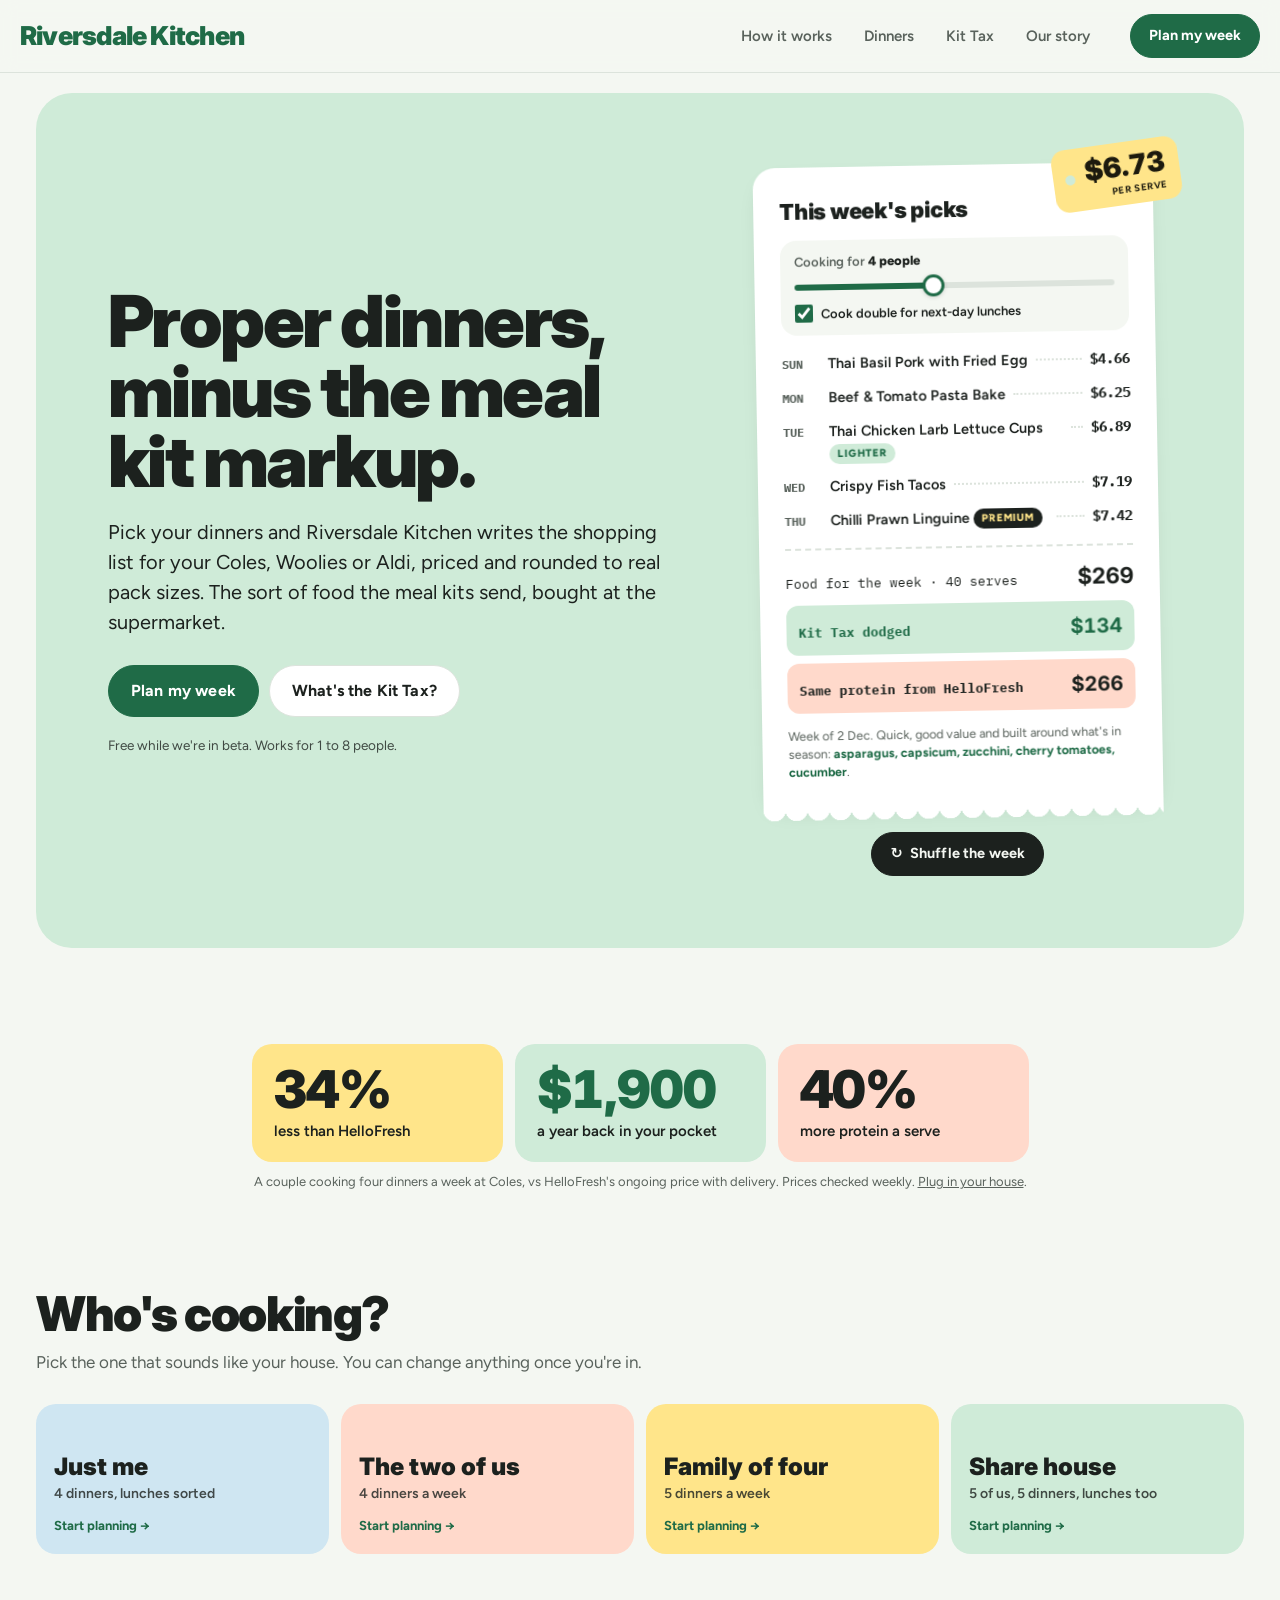
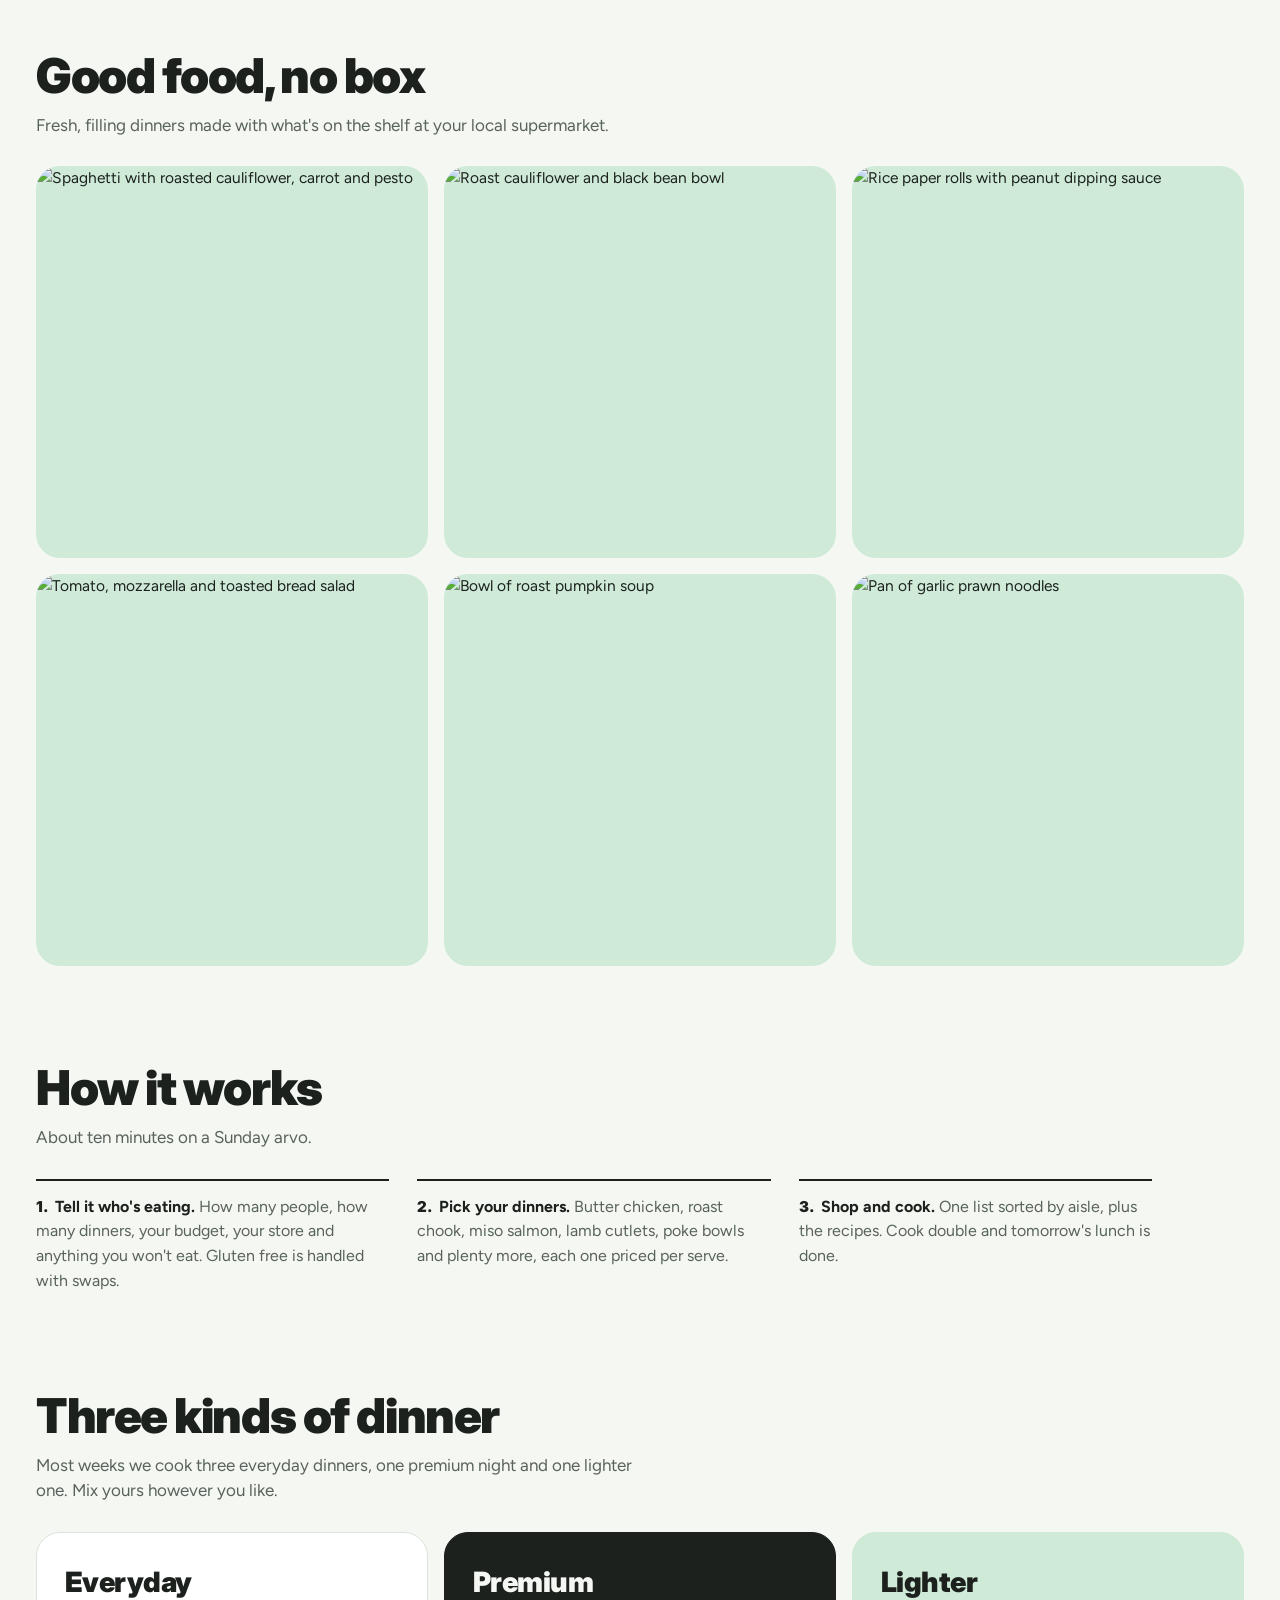
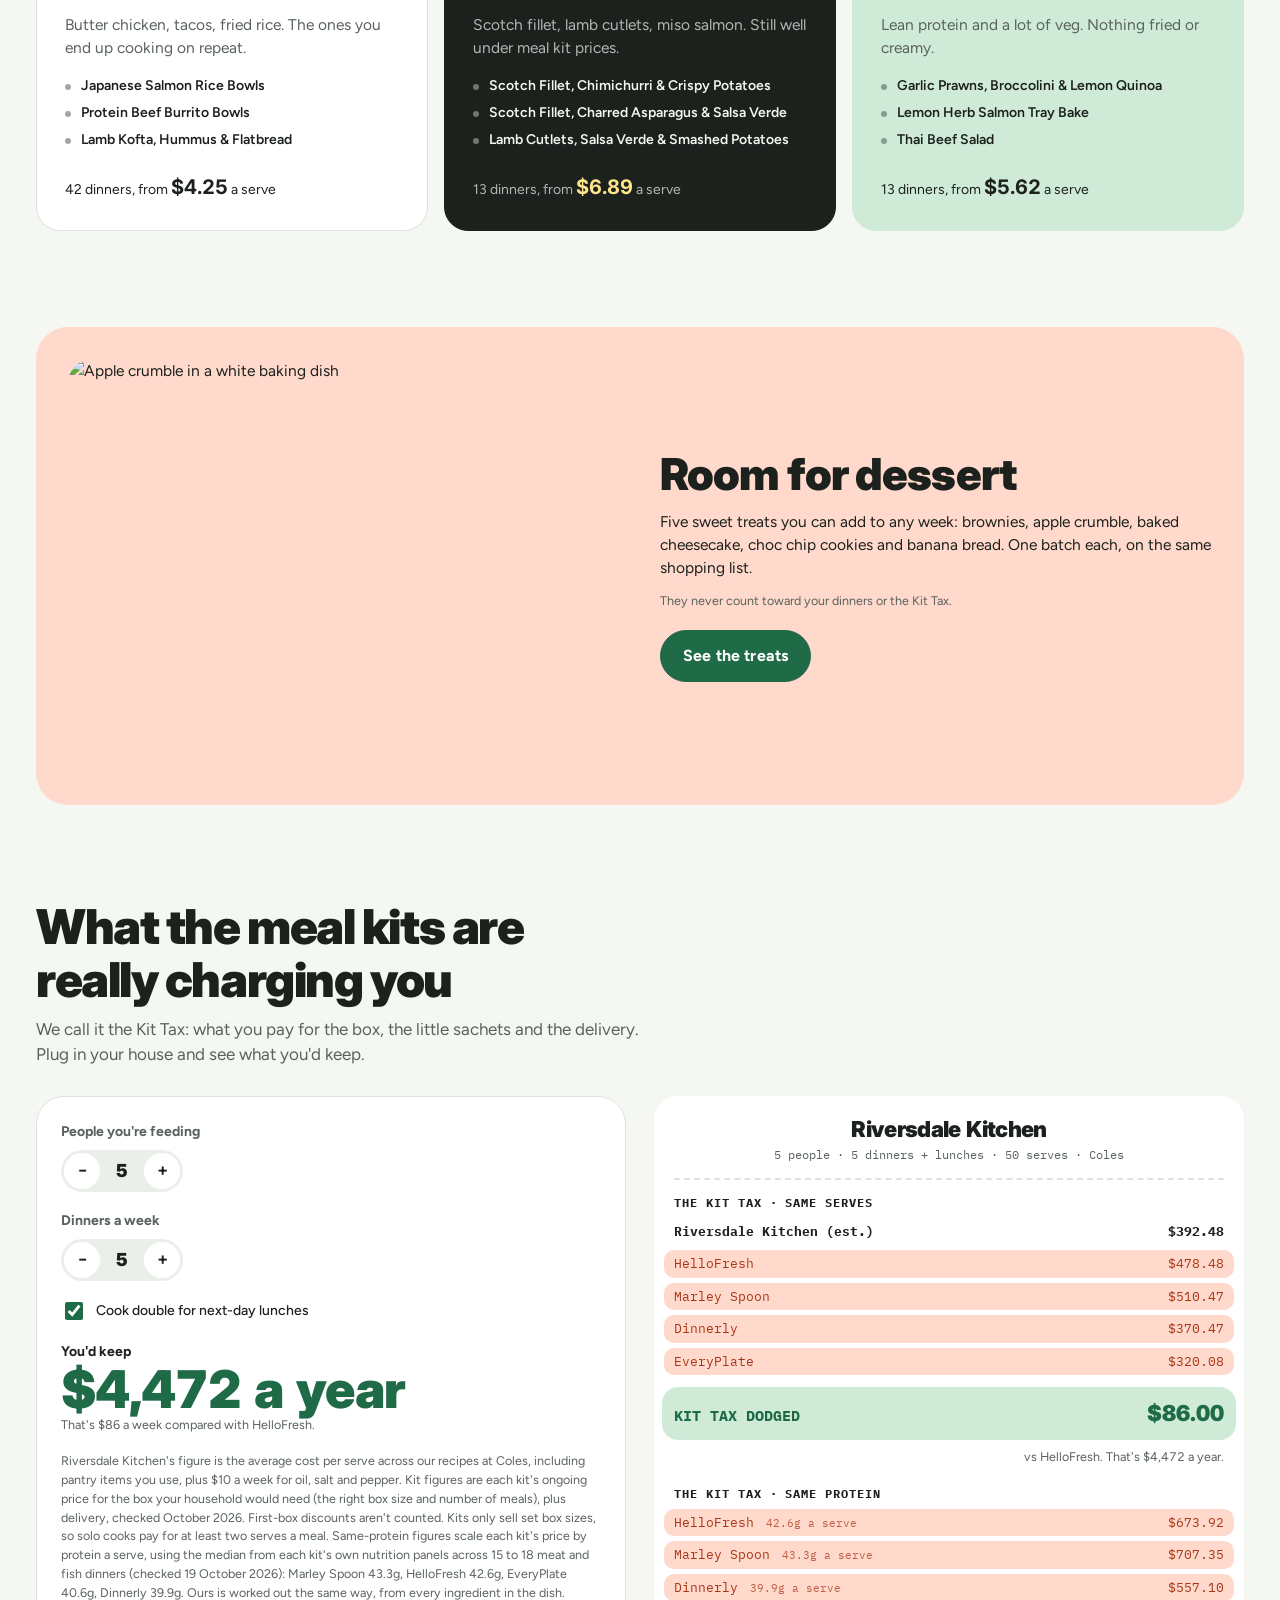
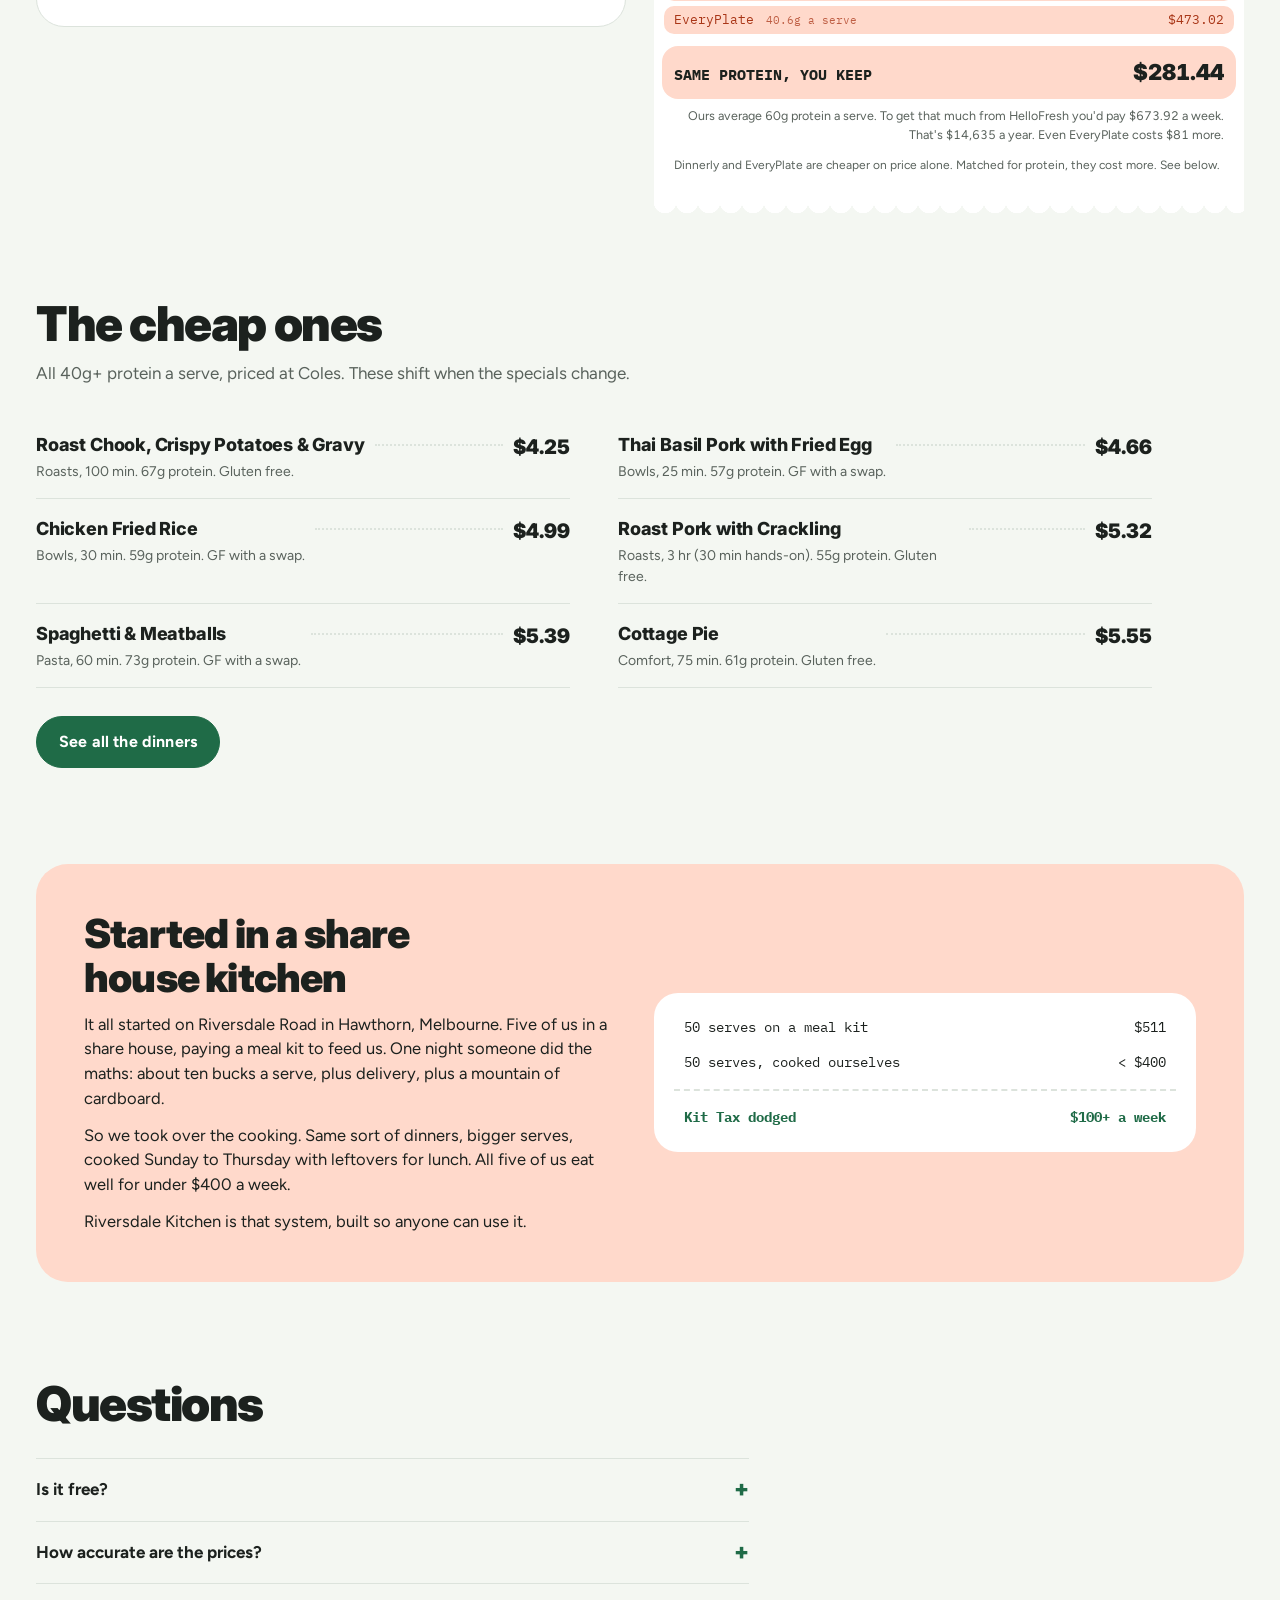
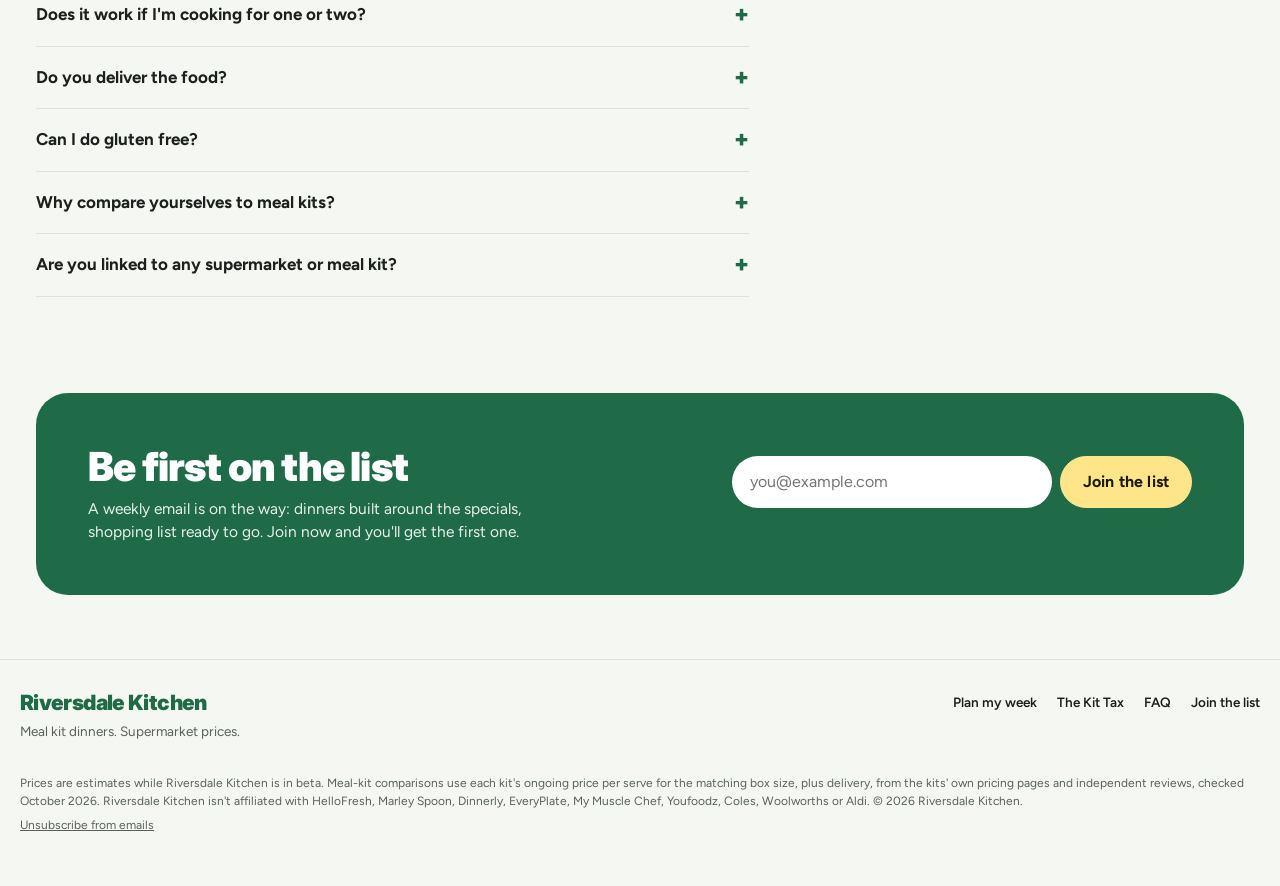
==== index.html @ ada23384 "Unsubscribe moves to the footer fine print" ====
<!doctype html>
<html lang="en-AU">
<head>
<meta charset="utf-8">
<meta name="color-scheme" content="only light">
<meta name="viewport" content="width=device-width, initial-scale=1, viewport-fit=cover">
<title>Riversdale Kitchen · Proper dinners, minus the meal kit markup</title>
<meta name="description" content="Pick your dinners, set your budget, and Riversdale Kitchen builds the shopping list from your local Coles, Woolies or Aldi. Same food as the meal kits, bigger serves, no box.">
<meta property="og:title" content="Riversdale Kitchen · Meal kit dinners at supermarket prices">
<meta property="og:description" content="Pick your dinners, set your budget, and Riversdale Kitchen builds the shopping list from your local Coles, Woolies or Aldi. Same food as the meal kits, bigger serves, no box.">
<meta property="og:image" content="https://riversdalekitchen.com.au/assets/img/og.png?v=20261019">
<meta property="og:url" content="https://riversdalekitchen.com.au/">
<link rel="canonical" href="https://riversdalekitchen.com.au/">
<meta property="og:type" content="website">
<meta name="twitter:card" content="summary_large_image">
<meta name="theme-color" content="#CFEBD8">
<link rel="icon" href="assets/img/riversdale-favicon.ico" sizes="any">
<link rel="icon" href="assets/img/riversdale-icon.svg" type="image/svg+xml">
<link rel="apple-touch-icon" href="assets/img/riversdale-icon-180.png">
<link rel="preconnect" href="https://fonts.googleapis.com">
<link rel="preconnect" href="https://fonts.gstatic.com" crossorigin>
<link rel="stylesheet" href="https://fonts.googleapis.com/css2?family=Inter:opsz,wght@14..32,700..900&family=Figtree:wght@400;500;600;700&family=IBM+Plex+Mono:wght@500;700&display=swap">
<link rel="stylesheet" href="assets/css/riversdale-kitchen.css?v=202610200210">
</head>
<body class="page-home">
<a class="skip" href="#main">Skip to content</a>
<nav class="nav" aria-label="Main"><div class="nav-in">
  <a class="logo" href="index.html" aria-label="Riversdale Kitchen home"><span class="wm">Riversdale Kitchen</span></a>
  <div class="nav-links">
    <a href="index.html#how">How it works</a>
    <a href="index.html#collections">Dinners</a>
    <a href="index.html#kit-tax">Kit Tax</a>
    <a href="index.html#story">Our story</a>
    <a class="btn" href="plan.html">Plan my week</a>
  </div>
</div></nav>

<main id="main" class="home">
  <section class="hero">
    <div>
      <h1>Proper dinners, minus the meal kit markup.</h1>
      <p class="lead">Pick your dinners and Riversdale Kitchen writes the shopping list for your Coles, Woolies or Aldi, priced and rounded to real pack sizes. The sort of food the meal kits send, bought at the supermarket.</p>
      <div class="cta"><a class="btn lg" href="plan.html">Plan my week</a><a class="btn ghost lg" href="#kit-tax">What's the Kit Tax?</a></div>
      <p class="trust">Free while we're in beta. Works for 1 to 8 people.</p>
    </div>
    <div class="hero-docket">
      <div class="hang" aria-hidden="true"><div class="ticket num"><b id="hero-serve">$5</b><small>per serve</small></div></div>
      <div class="menu-wrap">
        <div class="menu-card" id="menu-card" aria-live="polite" aria-label="An example week on Riversdale Kitchen"></div>
        <button class="btn shuffle" id="shuffle" type="button"><span aria-hidden="true">↻</span> Shuffle the week</button>
      </div>
    </div>
  </section>

  <section class="proof" id="proof" aria-labelledby="proof-h">
    <h2 id="proof-h" class="sr-only">What you save</h2>
    <div class="proof-tiles">
      <div class="pt pt-save"><b class="num" id="pf-pct">34%</b><span>less than HelloFresh</span></div>
      <div class="pt pt-year"><b class="num" id="pf-year">$1,900</b><span>a year back in your pocket</span></div>
      <div class="pt pt-prot"><b class="num" id="pf-prot">40%</b><span>more protein a serve</span></div>
    </div>
    <p class="proof-note" id="pf-note">A couple cooking four dinners a week at Coles, vs HelloFresh's ongoing price with delivery. Prices checked weekly. <a href="#kit-tax">Plug in your house</a>.</p>
  </section>

  <section class="sec" id="start">
    <div class="sec-title"><h2>Who's cooking?</h2><p>Pick the one that sounds like your house. You can change anything once you're in.</p></div>
    <div class="starts">
      <a class="start st-solo" href="plan.html?people=1&amp;dinners=4&amp;lunch=1"><b>Just me</b><span>4 dinners, lunches sorted</span></a>
      <a class="start st-couple" href="plan.html?people=2&amp;dinners=4&amp;lunch=0"><b>The two of us</b><span>4 dinners a week</span></a>
      <a class="start st-family" href="plan.html?people=4&amp;dinners=5&amp;lunch=0"><b>Family of four</b><span>5 dinners a week</span></a>
      <a class="start st-share" href="plan.html?people=5&amp;dinners=5&amp;lunch=1"><b>Share house</b><span>5 of us, 5 dinners, lunches too</span></a>
    </div>
  </section>

  <section class="sec" id="cooking">
    <div class="sec-title"><h2>Good food, no box</h2><p>Fresh, filling dinners made with what's on the shelf at your local supermarket.</p></div>
    <div class="photo-strip">
      <figure><img src="assets/img/food/strip-pesto-pasta.jpg" alt="Spaghetti with roasted cauliflower, carrot and pesto" width="600" height="600" loading="lazy"></figure>
      <figure><img src="assets/img/food/strip-black-bean-bowl.jpg" alt="Roast cauliflower and black bean bowl" width="600" height="600" loading="lazy"></figure>
      <figure><img src="assets/img/food/strip-rice-paper-rolls.jpg" alt="Rice paper rolls with peanut dipping sauce" width="600" height="600" loading="lazy"></figure>
      <figure><img src="assets/img/food/strip-tomato-salad.jpg" alt="Tomato, mozzarella and toasted bread salad" width="600" height="600" loading="lazy"></figure>
      <figure><img src="assets/img/food/strip-pumpkin-soup.jpg" alt="Bowl of roast pumpkin soup" width="600" height="600" loading="lazy"></figure>
      <figure><img src="assets/img/food/strip-prawn-noodles.jpg" alt="Pan of garlic prawn noodles" width="600" height="600" loading="lazy"></figure>
    </div>
  </section>

  <section class="sec" id="how">
    <div class="sec-title"><h2>How it works</h2><p>About ten minutes on a Sunday arvo.</p></div>
    <ol class="how">
      <li><b>Tell it who's eating.</b> How many people, how many dinners, your budget, your store and anything you won't eat. Gluten free is handled with swaps.</li>
      <li><b>Pick your dinners.</b> Butter chicken, roast chook, miso salmon, lamb cutlets, poke bowls and plenty more, each one priced per serve.</li>
      <li><b>Shop and cook.</b> One list sorted by aisle, plus the recipes. Cook double and tomorrow's lunch is done.</li>
    </ol>
  </section>


  <section class="sec" id="collections">
    <div class="sec-title"><h2>Three kinds of dinner</h2><p>Most weeks we cook three everyday dinners, one premium night and one lighter one. Mix yours however you like.</p></div>
    <div class="col-grid" id="col-grid"></div>
  </section>

  <section class="treat-promo" id="treats">
    <figure><img src="assets/img/food/treat-crumble-1200.jpg" alt="Apple crumble in a white baking dish" width="1200" height="900" loading="lazy"></figure>
    <div>
      <h2>Room for dessert</h2>
      <p>Five sweet treats you can add to any week: brownies, apple crumble, baked cheesecake, choc chip cookies and banana bread. One batch each, on the same shopping list.</p>
      <p class="hint">They never count toward your dinners or the Kit Tax.</p>
      <a class="btn lg" href="plan.html#treats">See the treats</a>
    </div>
  </section>

  <section class="sec" id="kit-tax">
    <div class="sec-title"><h2>What the meal kits are really charging you</h2><p>We call it the Kit Tax: what you pay for the box, the little sachets and the delivery. Plug in your house and see what you'd keep.</p></div>
    <div class="calc">
      <div class="panel calc-in">
        <div class="ctrl"><span class="lbl" id="c-l-people">People you're feeding</span>
          <div class="stepper" role="group" aria-labelledby="c-l-people"><button id="c-people-dn" aria-label="Fewer people">−</button><output id="c-people" class="num">5</output><button id="c-people-up" aria-label="More people">+</button></div></div>
        <div class="ctrl"><span class="lbl" id="c-l-din">Dinners a week</span>
          <div class="stepper" role="group" aria-labelledby="c-l-din"><button id="c-din-dn" aria-label="Fewer dinners">−</button><output id="c-din" class="num">5</output><button id="c-din-up" aria-label="More dinners">+</button></div></div>
        <label class="toggle"><input type="checkbox" id="c-lunch" checked> Cook double for next-day lunches</label>
        <div><span class="lbl">You'd keep</span><div class="yr-big num" id="c-year">$0</div><p class="hint" id="c-year-sub"></p></div>
        <p class="hint">Riversdale Kitchen's figure is the average cost per serve across our recipes at Coles, including pantry items you use, plus $10 a week for oil, salt and pepper. Kit figures are each kit's ongoing price for the box your household would need (the right box size and number of meals), plus delivery, checked October 2026. First-box discounts aren't counted. Kits only sell set box sizes, so solo cooks pay for at least two serves a meal. Same-protein figures scale each kit's price by protein a serve, using the median from each kit's own nutrition panels across 15 to 18 meat and fish dinners (checked 19 October 2026): Marley Spoon 43.3g, HelloFresh 42.6g, EveryPlate 40.6g, Dinnerly 39.9g. Ours is worked out the same way, from every ingredient in the dish.</p>
      </div>
      <div class="docket" id="calc-docket" aria-live="polite"></div>
    </div>
  </section>

  <section class="sec" id="dinners">
    <div class="sec-title"><h2>The cheap ones</h2><p>All 40g+ protein a serve, priced at Coles. These shift when the specials change.</p></div>
    <ol class="wins" id="dinner-cards"></ol>
    <div><a class="btn lg" href="plan.html">See all the dinners</a></div>
  </section>

  <section class="story" id="story">
    <div>
      <h2>Started in a share house kitchen</h2>
      <p>It all started on Riversdale Road in Hawthorn, Melbourne. Five of us in a share house, paying a meal kit to feed us. One night someone did the maths: about ten bucks a serve, plus delivery, plus a mountain of cardboard.</p>
      <p>So we took over the cooking. Same sort of dinners, bigger serves, cooked Sunday to Thursday with leftovers for lunch. All five of us eat well for under $400 a week.</p>
      <p>Riversdale Kitchen is that system, built so anyone can use it.</p>
    </div>
    <div class="maths" aria-label="Our weekly maths">
      <div class="ln"><span>50 serves on a meal kit</span><span>$511</span></div>
      <div class="ln"><span>50 serves, cooked ourselves</span><span>&lt; $400</span></div>
      <hr class="rule" style="margin:6px 0">
      <div class="ln" style="font-weight:700;color:var(--green)"><span>Kit Tax dodged</span><span>$100+ a week</span></div>
    </div>
  </section>

  <section class="sec" id="faq">
    <div class="sec-title"><h2>Questions</h2></div>
    <div class="faq">
      <details><summary>Is it free?</summary><p>Yes, while we're in beta. You plan, we build the list. No account, no card.</p></details>
      <details><summary>How accurate are the prices?</summary><p>Coles and Woolies prices come straight off their websites every Wednesday, when the specials change. Aldi is still our estimate from Coles prices. Prices can vary a little by store, so check at the shelf.</p></details>
      <details><summary>Does it work if I'm cooking for one or two?</summary><p>Yes. Riversdale Kitchen picks the smallest packs that cover what you need, prices meat and veg by weight, shows what you'll have left over, and suggests a dinner that uses it up. Anything left in the pantry carries over to next week rather than counting against this one.</p></details>
      <details><summary>Do you deliver the food?</summary><p>No box, no delivery. You shop at your usual supermarket with our list, which is where the savings come from. A one-tap "send to my trolley" for Coles and Woolies is on our list.</p></details>
      <details><summary>Can I do gluten free?</summary><p>Yes. Tell us how many gluten free eaters you've got and we add the swaps (GF pasta, buns, crumbs, tamari) in the right amounts. Always check labels on sauces and spice mixes.</p></details>
      <details><summary>Why compare yourselves to meal kits?</summary><p>Because that's what we were paying for. We use each kit's lowest published price for the same number of serves, delivery included, and we'll say so when a budget kit comes in cheaper.</p></details>
      <details><summary>Are you linked to any supermarket or meal kit?</summary><p>No. Riversdale Kitchen is independent.</p></details>
    </div>
  </section>

  <section class="join" id="join">
    <div><h2>Be first on the list</h2><p>A weekly email is on the way: dinners built around the specials, shopping list ready to go. Join now and you'll get the first one.</p></div>
    <form id="join-form" novalidate>
      <label for="join-email" class="skip">Email address</label>
      <input id="join-email" name="email" type="email" placeholder="you@example.com" autocomplete="email" required>
      <button class="btn" type="submit">Join the list</button>
      <p class="msg" id="join-msg" role="status"></p>
    </form>
  </section>
</main>
<footer class="site-foot"><div class="foot-in">
  <div><a class="logo" href="index.html" aria-label="Riversdale Kitchen home"><span class="wm">Riversdale Kitchen</span></a><p style="margin:8px 0 0">Meal kit dinners. Supermarket prices.</p></div>
  <div class="foot-links"><a href="plan.html">Plan my week</a><a href="index.html#kit-tax">The Kit Tax</a><a href="index.html#faq">FAQ</a><a href="index.html#join">Join the list</a></div>
  <p class="fine">Prices are estimates while Riversdale Kitchen is in beta. Meal-kit comparisons use each kit's ongoing price per serve for the matching box size, plus delivery, from the kits' own pricing pages and independent reviews, checked October 2026. Riversdale Kitchen isn't affiliated with HelloFresh, Marley Spoon, Dinnerly, EveryPlate, My Muscle Chef, Youfoodz, Coles, Woolworths or Aldi. © 2026 Riversdale Kitchen.<br><a class="fine-link" href="unsubscribe.html">Unsubscribe from emails</a></p>
</div></footer>
<script src="js/config.js?v=202610200210"></script>
<script src="js/data.js?v=202610200210"></script>
<script src="js/prices.js?v=202610200210"></script>
<script src="js/images.js?v=202610200210"></script>
<script src="js/season.js?v=202610200210"></script>
<script src="js/recipes.js?v=202610200210"></script>
<script src="js/home.js?v=202610200210"></script>
<script src="js/site.js?v=202610200210"></script>
</body>
</html>
---- assets/css/riversdale-kitchen.css ----
/* Riversdale Kitchen site styles. Tokens first, then site chrome (nav, footer), the home page, then the planner. */
:root{
  --bg:#F4F7F2; --surface:#FFFFFF; --sunk:#EAF0E9; --ink:#1C211E; --muted:#59625C; --line:#DCE3DC;
  --green:#1F6B47; --on-green:#FFFFFF; --mint:#CFEBD8; --ticket:#FFE58A; --on-ticket:#1C1A0E;
  --markup:#A93617; --peach:#FFD9CB; --bad:#A93617;
  --display:"Inter",system-ui,-apple-system,"Segoe UI",sans-serif;
  --body:"Figtree",system-ui,-apple-system,"Segoe UI",sans-serif;
  --mono:"IBM Plex Mono",ui-monospace,Menlo,monospace;
  --r-sm:10px; --r-md:16px; --r-lg:24px;
  color-scheme:only light; /* always the light brand look, even when the device is in dark mode */
}
*{box-sizing:border-box}
body{background:var(--bg);color:var(--ink);font-family:var(--body);font-size:15px;line-height:1.5}
button,input,select{font:inherit;color:inherit}
button{cursor:pointer}
:focus-visible{outline:2px solid var(--green);outline-offset:2px}
.num{font-variant-numeric:tabular-nums}

.mast{padding-left:max(16px,env(safe-area-inset-left,0px));padding-right:max(16px,env(safe-area-inset-right,0px));padding-block:22px 4px}
.mast-in{max-width:1240px;margin:0 auto;display:flex;flex-wrap:wrap;align-items:center;justify-content:space-between;gap:12px 24px;background:var(--mint);border-radius:var(--r-lg);padding:22px 26px}
.brand{margin:0;line-height:0;color:var(--green)}
.brand svg{height:clamp(38px,6vw,56px);width:auto;display:block}
.tagline{margin:8px 0 0;font-size:16px;font-weight:600;color:var(--ink)}
.proto{font-size:12px;letter-spacing:.06em;text-transform:uppercase;font-weight:700;color:var(--green);background:var(--surface);border-radius:999px;padding:6px 12px}

.wrap{max-width:1240px;margin:0 auto;padding-left:max(16px,env(safe-area-inset-left,0px));padding-right:max(16px,env(safe-area-inset-right,0px));padding-block:18px 48px;
  display:grid;grid-template-columns:minmax(0,1fr) 350px;grid-template-areas:"plan week" "menu week" "list week";gap:22px 26px;align-items:start}
.plan{grid-area:plan}.menu{grid-area:menu}.week{grid-area:week;position:sticky;top:calc(env(safe-area-inset-top,0px) + 14px)}.list{grid-area:list}
@media (max-width:920px){.wrap{grid-template-columns:minmax(0,1fr);grid-template-areas:"plan" "menu" "week" "list"}.week{position:static}}

h2{font-family:var(--display);font-weight:900;font-size:24px;line-height:1.1;letter-spacing:-.01em;margin:0;text-wrap:balance}
h3{font-family:var(--display);font-weight:800;font-size:15px;margin:0}
.eyebrow{font-size:11.5px;letter-spacing:.08em;text-transform:uppercase;font-weight:700;color:var(--muted)}
.panel{background:var(--surface);border:1px solid var(--line);border-radius:var(--r-lg);padding:20px}
.sec-head{display:flex;flex-wrap:wrap;align-items:baseline;justify-content:space-between;gap:8px 16px;margin-bottom:14px}

.ctrls{display:grid;grid-template-columns:repeat(auto-fit,minmax(200px,1fr));gap:16px 20px}
.ctrl{display:flex;flex-direction:column;gap:6px;min-width:0}
.ctrl label,.ctrl .lbl{font-size:13px;font-weight:600;color:var(--muted)}
.stepper{display:flex;align-items:center;border-radius:999px;width:max-content;background:var(--sunk);padding:3px}
.stepper button{width:36px;height:36px;border:0;border-radius:50%;background:var(--surface);font-size:18px;font-weight:700}
.stepper button:disabled{opacity:.35;cursor:default}
.stepper output{min-width:44px;text-align:center;font-family:var(--display);font-weight:900;font-size:18px}
.money{display:flex;align-items:center;border-radius:999px;background:var(--sunk);width:max-content;padding-left:14px}
.money input{width:90px;border:0;background:none;padding:8px 10px 8px 2px;font-family:var(--display);font-weight:900;font-size:18px}
.money input:focus{outline:none}
.seg{display:inline-flex;border-radius:999px;background:var(--sunk);padding:3px;width:max-content;max-width:100%}
.seg button{border:0;background:none;padding:7px 14px;font-weight:700;font-size:14px;border-radius:999px}
.seg button[aria-pressed="true"]{background:var(--green);color:var(--on-green)}
.chips{display:flex;flex-wrap:wrap;gap:6px}
.chip{border:0;background:var(--sunk);border-radius:999px;padding:7px 13px;font-size:13.5px;font-weight:700}
.chip[aria-pressed="true"]{background:var(--peach);color:var(--markup)}
.range-row{display:flex;align-items:center;gap:10px}
.range-row input{flex:1;min-width:0;accent-color:var(--green)}
.range-row output{font-family:var(--display);font-weight:900;min-width:46px}
.toggle{display:flex;align-items:center;gap:10px;font-size:14px;font-weight:500}
.toggle input{width:18px;height:18px;accent-color:var(--green)}
.hint{font-size:12.5px;color:var(--muted);margin:0}

.menu-tools{display:flex;flex-wrap:wrap;gap:8px;align-items:center}
.menu-tools select{border:1px solid var(--line);border-radius:999px;background:var(--surface);padding:7px 12px;font-size:14px}
.btn{border:1px solid var(--green);background:var(--green);color:var(--on-green);border-radius:999px;padding:8px 16px;font-weight:700;font-size:14px}
.btn.ghost{background:var(--surface);color:var(--ink);border-color:var(--line)}
.btn:disabled{opacity:.4;cursor:default}
.cards{display:grid;grid-template-columns:repeat(auto-fill,minmax(230px,1fr));gap:12px}
.card{background:var(--surface);border:1.5px solid var(--line);border-radius:var(--r-lg);padding:16px;display:flex;flex-direction:column;gap:10px;min-width:0}
.card.sel{border-color:var(--green);background:var(--mint)}
.card.off{opacity:.5}
.card-top{display:flex;justify-content:space-between;align-items:flex-start;gap:10px}
.card h3{font-size:16px;line-height:1.2;text-wrap:balance}
.meta{font-size:12.5px;color:var(--muted)}
.ticket{position:relative;flex:none;background:var(--ticket);color:var(--on-ticket);border-radius:12px;padding:7px 10px 6px 26px;text-align:right;line-height:1}
.ticket::before{content:"";position:absolute;left:9px;top:50%;width:8px;height:8px;margin-top:-4px;border-radius:50%;background:var(--surface)}
.card.sel .ticket::before{background:var(--mint)}
.ticket b{font-family:var(--display);font-weight:900;font-size:19px;display:block}
.ticket small{font-size:9.5px;font-weight:700;letter-spacing:.06em;text-transform:uppercase}
.badges{display:flex;flex-wrap:wrap;gap:5px}
.badge{font-size:11.5px;font-weight:700;padding:3px 9px;border-radius:999px;background:var(--sunk);color:var(--ink)}
.badge.p{background:var(--mint);color:var(--green)}
.card.sel .badge{background:var(--surface)}
.card-actions{display:flex;gap:8px;margin-top:auto}
.card-actions .btn{flex:1;padding:7px 10px;font-size:13.5px}
.card.sel .pick{background:var(--green);border-color:var(--green);color:var(--on-green)}
.hidden-note{font-size:13px;color:var(--muted);margin:12px 0 0}

/* The docket */
.docket{position:relative;background:var(--surface);border-radius:var(--r-lg) var(--r-lg) 0 0;padding:22px 20px 28px;margin-bottom:12px;font-variant-numeric:tabular-nums}
.docket::after{content:"";position:absolute;left:0;right:0;bottom:-11px;height:11px;background:radial-gradient(circle at 11px 0,var(--surface) 11px,transparent 11.5px) 0 0/22px 11px repeat-x}
.dk-brand{display:flex;justify-content:center;color:var(--ink);margin:0}
.dk-brand svg{height:26px;width:auto}
.dk-meta{text-align:center;font-family:var(--mono);font-size:12px;color:var(--muted);margin:6px 0 0}
.rule{border:0;border-top:2px dashed var(--line);margin:14px 0}
.total-row{display:flex;align-items:flex-end;justify-content:space-between;gap:10px}
.big{font-family:var(--display);font-weight:900;font-size:40px;line-height:1;letter-spacing:-.01em}
.meter{height:10px;border-radius:999px;background:var(--sunk);overflow:hidden;margin-top:12px}
.meter i{display:block;height:100%;background:var(--green);border-radius:999px;transition:width .3s}
.meter.over i{background:var(--bad)}
.budget-line{font-size:13px;margin-top:6px;color:var(--muted)}
.budget-line b.over{color:var(--bad)}
.stats{display:grid;grid-template-columns:repeat(3,1fr);gap:8px;margin-top:14px}
.stat{background:var(--sunk);border-radius:var(--r-sm);padding:8px 10px}
.stat b{display:block;font-family:var(--display);font-weight:900;font-size:17px}
.stat span{font-size:11.5px;color:var(--muted)}
.picked{list-style:none;margin:0;padding:0;display:flex;flex-direction:column;gap:3px;font-family:var(--mono);font-size:12.5px}
.picked li{display:flex;justify-content:space-between;gap:8px}
.picked li span:last-child{color:var(--muted)}
.kt-head{font-family:var(--mono);font-weight:700;font-size:12px;letter-spacing:.08em;margin:0 0 6px}
.lines{display:flex;flex-direction:column;gap:5px;font-family:var(--mono);font-size:13px}
.ln{display:flex;justify-content:space-between;gap:10px;padding:4px 10px;margin:0 -10px;border-radius:var(--r-sm)}
.ln.kit{background:var(--peach);color:var(--markup)}
.ln.us{font-weight:700}
.dodged{display:flex;justify-content:space-between;align-items:baseline;gap:10px;font-family:var(--mono);font-weight:700;font-size:15px;color:var(--green);background:var(--mint);padding:10px 12px;margin:12px -12px 0;border-radius:var(--r-md)}
.dodged b{font-family:var(--display);font-weight:900;font-size:22px}
.kt-save{font-size:12.5px;color:var(--muted);margin:8px 0 0;text-align:right}
.dodged.pm{background:var(--peach);color:#1C211E}
.mc-dodge.pm{background:var(--peach);color:#1C211E}
.ln.kit small{font-size:11px;opacity:.75;margin-left:4px}
.kt-note{font-size:12px;color:var(--muted);margin:12px 0 0}
details.kitcfg{margin-top:10px;font-size:13px}
details.kitcfg summary{cursor:pointer;font-weight:600;color:var(--muted)}
.kitgrid{display:flex;flex-direction:column;gap:8px;margin-top:10px}
.kitsrc span{color:var(--muted)}
.kitsrc small{display:block;font-size:11.5px;color:var(--muted);margin-top:1px}
.ln.kit.ready{opacity:.8}
.kitgrid input{width:100%;border:1px solid var(--line);border-radius:8px;background:var(--bg);padding:4px 6px;font-size:13px}
.kitgrid .h{font-size:11px;color:var(--muted);text-transform:uppercase;letter-spacing:.05em;font-weight:700}

.aisles{columns:2 280px;column-gap:28px}
.aisle{break-inside:avoid;margin-bottom:18px}
.aisle h3{font-size:12px;text-transform:uppercase;letter-spacing:.08em;color:var(--green);background:var(--mint);border-radius:999px;padding:4px 12px;display:inline-block;margin-bottom:6px}
.item{display:grid;grid-template-columns:20px minmax(0,1fr) auto;gap:8px;align-items:start;padding:7px 0;border-bottom:1px dashed var(--line);font-size:14px}
.item input{margin-top:3px;accent-color:var(--green)}
.item .what{min-width:0}
.item .what small{display:block;color:var(--muted);font-family:var(--mono);font-size:11.5px}
.item .flag{color:var(--markup);font-weight:600}
.item .c{font-family:var(--mono);font-weight:700;font-size:13px}
.item.done .what{text-decoration:line-through;color:var(--muted)}
.list-foot{display:flex;flex-wrap:wrap;gap:12px 24px;justify-content:space-between;align-items:flex-end;border-top:1px solid var(--line);padding-top:16px;margin-top:6px}
.emailbox{display:flex;flex-wrap:wrap;gap:8px;align-items:center}
.emailbox input{border:1px solid var(--line);border-radius:999px;background:var(--bg);padding:8px 14px;min-width:0;width:240px;max-width:100%}
.msg{font-size:13px;color:var(--muted);margin:8px 0 0;min-height:1em}

dialog{border:0;border-radius:var(--r-lg);padding:0;max-width:640px;width:calc(100% - 32px);background:var(--surface);color:var(--ink);max-height:calc(100% - 40px)}
dialog::backdrop{background:rgb(12 20 16 / .5)}
.dlg-in{padding:24px}
.dlg-head{display:flex;justify-content:space-between;gap:12px;align-items:flex-start}
.dlg-head h2{font-size:26px}
.x{border:0;background:var(--sunk);border-radius:50%;width:36px;height:36px;font-size:18px;flex:none}
.dlg-cols{display:grid;grid-template-columns:minmax(0,1fr) minmax(0,1.3fr);gap:20px;margin-top:16px}
@media (max-width:600px){.dlg-cols{grid-template-columns:minmax(0,1fr)}}
.ing{list-style:none;padding:0;margin:8px 0 0;font-size:14px}
.ing li{padding:5px 0;border-bottom:1px dashed var(--line);display:flex;justify-content:space-between;gap:10px}
.ing li b{white-space:nowrap;font-family:var(--mono);font-size:13px}
.steps{margin:8px 0 0;padding-left:20px;font-size:14.5px}
.steps li{margin-bottom:8px;padding-left:4px}
.gfnote{background:var(--mint);border-radius:var(--r-md);padding:10px 14px;font-size:13.5px;margin-top:14px}
footer.small{max-width:1240px;margin:0 auto;padding-left:max(16px,env(safe-area-inset-left,0px));padding-right:max(16px,env(safe-area-inset-right,0px));padding-block:0 32px;font-size:12px;color:var(--muted)}
@media (prefers-reduced-motion:reduce){*{transition:none!important}}

/* ---------- Site chrome ---------- */
a{color:var(--green)}
.skip{position:absolute;left:-999px}.skip:focus{left:16px;top:16px;background:var(--surface);padding:8px 12px;border-radius:8px;z-index:10}
.nav{position:sticky;top:0;z-index:5;background:color-mix(in srgb,var(--bg) 88%,transparent);backdrop-filter:blur(8px);-webkit-backdrop-filter:blur(8px);border-bottom:1px solid var(--line);
  padding-top:env(safe-area-inset-top,0px);padding-left:max(16px,env(safe-area-inset-left,0px));padding-right:max(16px,env(safe-area-inset-right,0px))}
.nav-in{max-width:1240px;margin:0 auto;display:flex;align-items:center;justify-content:space-between;gap:16px;height:64px}
.logo{display:block;color:var(--green);line-height:0}
.logo svg{height:30px;width:auto}
.nav-links{display:flex;align-items:center;gap:22px;font-weight:600;font-size:14.5px}
.nav-links a{color:var(--ink);text-decoration:none}
.nav-links a:hover{color:var(--green)}
.nav-links a.btn{color:var(--on-green)}
@media (max-width:720px){.nav-links a:not(.btn){display:none}}
.site-foot{border-top:1px solid var(--line);margin-top:24px;padding-left:max(16px,env(safe-area-inset-left,0px));padding-right:max(16px,env(safe-area-inset-right,0px));padding-block:32px 40px}
.foot-in{max-width:1240px;margin:0 auto;display:flex;flex-wrap:wrap;justify-content:space-between;gap:20px 40px;font-size:13.5px;color:var(--muted)}
.foot-in .logo svg{height:24px}
.foot-links{display:flex;flex-wrap:wrap;gap:8px 20px}
.foot-links a{color:var(--ink);text-decoration:none;font-weight:600}
.fine{flex-basis:100%;font-size:12px}

/* ---------- Home ---------- */
.home{max-width:1240px;margin:0 auto;padding-left:max(16px,env(safe-area-inset-left,0px));padding-right:max(16px,env(safe-area-inset-right,0px));padding-block:20px 24px;display:flex;flex-direction:column;gap:72px}
.hero{background:var(--mint);border-radius:32px;padding:clamp(28px,5vw,56px);display:grid;grid-template-columns:minmax(0,1.15fr) minmax(0,.85fr);gap:40px;align-items:center}
@media (max-width:880px){.hero{grid-template-columns:minmax(0,1fr)}}
.hero h1{font-family:var(--display);font-weight:900;font-size:clamp(40px,6.4vw,76px);line-height:.98;letter-spacing:-.025em;margin:0;text-wrap:balance}
.hero .lead{font-size:clamp(17px,2vw,20px);line-height:1.5;max-width:34em;margin:20px 0 0}
.cta{display:flex;flex-wrap:wrap;gap:10px;margin-top:28px}
.btn.lg{padding:13px 22px;font-size:16px;text-decoration:none;display:inline-block}
.btn.ghost.lg{background:var(--surface)}
.trust{margin:18px 0 0;font-size:13.5px;color:var(--ink);opacity:.8}
.hero-docket{display:flex;justify-content:center;position:relative}
.hero-docket .docket{width:100%;max-width:340px;margin:0;transform:rotate(1.5deg)}
.hang{position:absolute;right:max(0px,calc(50% - 210px));top:-14px;transform:rotate(-8deg);z-index:2}
.hang .ticket{padding:10px 14px 9px 32px;border-radius:14px}
.hang .ticket::before{left:12px;width:10px;height:10px;margin-top:-5px;background:var(--mint)}
.hang .ticket b{font-size:28px}
.sec{display:flex;flex-direction:column;gap:22px}
.sec-title{max-width:40em}
.sec-title h2{font-size:clamp(30px,4vw,44px);letter-spacing:-.02em}
.sec-title p{font-size:17px;color:var(--muted);margin:10px 0 0}
.calc{display:grid;grid-template-columns:minmax(0,1fr) minmax(0,1fr);gap:28px;align-items:start}
@media (max-width:820px){.calc{grid-template-columns:minmax(0,1fr)}}
.calc-in{display:flex;flex-direction:column;gap:18px}
.calc .docket{margin:0}
.yr-big{font-family:var(--display);font-weight:900;font-size:clamp(34px,5vw,52px);line-height:1;color:var(--green);letter-spacing:-.02em}
.dinners{display:grid;grid-template-columns:repeat(auto-fill,minmax(220px,1fr));gap:12px}
.story{display:grid;grid-template-columns:minmax(0,1fr) minmax(0,1fr);gap:28px;align-items:center;background:var(--peach);border-radius:32px;padding:clamp(24px,4vw,48px)}
@media (max-width:820px){.story{grid-template-columns:minmax(0,1fr)}}
.story h2{font-size:clamp(28px,3.6vw,40px);letter-spacing:-.02em}
.story p{font-size:16.5px;margin:12px 0 0;max-width:36em}
.maths{background:var(--surface);border-radius:var(--r-lg);padding:20px;font-family:var(--mono);font-size:14px;display:flex;flex-direction:column;gap:6px}
.maths .ln{margin:0}
.faq{display:flex;flex-direction:column;gap:8px;max-width:820px}
.faq details{background:var(--surface);border:1px solid var(--line);border-radius:var(--r-md);padding:14px 18px}
.faq summary{cursor:pointer;font-weight:700;font-size:16px}
.faq p{margin:10px 0 2px;color:var(--muted)}
.join{background:var(--green);color:var(--on-green);border-radius:32px;padding:clamp(28px,5vw,52px);display:flex;flex-wrap:wrap;gap:20px 40px;align-items:center;justify-content:space-between}
.join h2{color:var(--on-green);font-size:clamp(28px,3.6vw,40px);letter-spacing:-.02em}
.join p{margin:8px 0 0;opacity:.9;max-width:30em}
.join form{display:flex;flex-wrap:wrap;gap:8px;flex:1 1 320px;max-width:460px}
.join input{flex:1 1 200px;min-width:0;border:0;border-radius:999px;padding:13px 18px;font-size:16px;background:var(--surface);color:var(--ink)}
.join .btn{background:var(--ticket);color:var(--on-ticket);border-color:var(--ticket);padding:13px 22px;font-size:16px}
.join .msg{color:var(--on-green);opacity:.9;flex-basis:100%;margin:4px 0 0}

/* ---------- Planner page ---------- */
.page-head{max-width:1240px;margin:0 auto;padding-left:max(16px,env(safe-area-inset-left,0px));padding-right:max(16px,env(safe-area-inset-right,0px));padding-block:22px 0}
.page-head h1{font-family:var(--display);font-weight:900;font-size:clamp(30px,4vw,42px);letter-spacing:-.02em;margin:0}
.page-head p{margin:6px 0 0;color:var(--muted)}
.foot-actions{display:flex;flex-wrap:wrap;gap:8px}

@media print{
  .nav,.site-foot,.plan,.menu,.week,.page-head,.list-foot,footer.small{display:none!important}
  body{background:#fff;color:#000}
  .wrap{display:block;padding:0}
  .list{border:0;padding:0}
  .print-recipes{display:block!important}
}
.print-recipes{display:none}
.print-recipes article{break-inside:avoid;margin-top:18px}
.blurb{margin:0;font-size:13.5px;color:var(--muted);line-height:1.45;display:-webkit-box;-webkit-line-clamp:2;-webkit-box-orient:vertical;overflow:hidden}
.lead-sm{margin:8px 0 0;font-size:15.5px;color:var(--muted)}
.item .ok{color:var(--green);font-weight:700}

/* ---------- Premium refresh ---------- */
:root{--shadow:0 1px 2px rgb(20 40 30 / .04),0 8px 24px -12px rgb(20 40 30 / .18)}
body{font-size:15.5px;-webkit-font-smoothing:antialiased}
.nav-in{height:72px}
.nav-links{gap:28px}
.nav-links a:not(.btn){color:var(--muted);font-weight:600}
.nav-links a:not(.btn):hover{color:var(--ink)}
.btn{letter-spacing:.01em;transition:transform .15s ease,box-shadow .15s ease,background .15s ease}
.btn:not(:disabled):hover{transform:translateY(-1px)}
.btn:not(.ghost):not(:disabled):hover{box-shadow:var(--shadow)}
.home{gap:96px;padding-block:24px 40px}
.hero{border-radius:36px;padding:clamp(32px,6vw,72px);gap:56px}
.hero h1{font-size:clamp(42px,6.6vw,84px);letter-spacing:-.035em;line-height:.95}
.sec-title h2{font-size:clamp(32px,4.2vw,48px);letter-spacing:-.03em}
.sec{gap:28px}
/* Menu card (hero) */
.menu-card{background:var(--surface);border-radius:24px;padding:28px 26px 22px;width:100%;max-width:400px;box-shadow:var(--shadow);transform:rotate(-1deg)}
.mc-eyebrow{margin:0;font-family:var(--display);font-weight:900;font-size:22px;letter-spacing:-.01em}
.mc-sub{margin:4px 0 16px;font-size:13px;color:var(--muted)}
.mc-list{list-style:none;margin:0;padding:0;display:flex;flex-direction:column;gap:12px}
.mc-list li{display:grid;grid-template-columns:38px minmax(0,auto) 1fr auto;align-items:baseline;gap:8px;font-size:14.5px}
.mc-day{font-family:var(--mono);font-size:11.5px;font-weight:700;color:var(--muted);text-transform:uppercase}
.mc-dish{font-weight:600;min-width:0}
.mc-lead{border-bottom:2px dotted var(--line);transform:translateY(-4px);min-width:12px}
.mc-pr{font-family:var(--mono);font-weight:700;font-size:13.5px}
.mc-foot,.mc-dodge{display:flex;justify-content:space-between;align-items:baseline;margin-top:16px;padding-top:14px;border-top:2px dashed var(--line);font-family:var(--mono);font-size:13px}
.mc-foot b{font-family:var(--display);font-size:22px}
.mc-dodge{margin-top:8px;padding:10px 12px;border:0;background:var(--mint);border-radius:12px;color:var(--green);font-weight:700}
.mc-dodge b{font-family:var(--display);font-size:20px}
.hang{right:max(-8px,calc(50% - 228px));top:-22px}
/* Tier badges */
.tier{display:inline-block;font-family:var(--body);font-size:10.5px;font-weight:800;letter-spacing:.08em;text-transform:uppercase;padding:2px 8px;border-radius:999px;vertical-align:middle;margin-right:6px}
.tier.prem{background:var(--ink);color:var(--ticket)}
.tier.light{background:var(--mint);color:var(--green)}
/* Collections (home) */
.col-grid{display:grid;grid-template-columns:repeat(3,minmax(0,1fr));gap:16px}
@media (max-width:860px){.col-grid{grid-template-columns:minmax(0,1fr)}}
.col-card{display:flex;flex-direction:column;gap:10px;border-radius:28px;padding:28px;text-decoration:none;color:var(--ink);border:1px solid var(--line);background:var(--surface);transition:transform .2s ease,box-shadow .2s ease}
.col-card:hover{transform:translateY(-3px);box-shadow:var(--shadow)}
.col-card h3{font-size:30px;font-weight:900;letter-spacing:-.02em;margin:0}
.col-card p{margin:0;color:var(--muted)}
.col-card ul{margin:6px 0 0;padding:0;list-style:none;display:flex;flex-direction:column;gap:6px;font-size:14px;font-weight:600}
.col-card li::before{content:"";display:inline-block;width:6px;height:6px;border-radius:50%;background:currentColor;opacity:.4;margin-right:10px;vertical-align:middle}
.col-from{margin-top:auto;padding-top:12px;font-size:14px}
.col-from b{font-family:var(--display);font-size:20px}
.col-premium{background:var(--ink);color:var(--bg);border-color:var(--ink)}
.col-premium p,.col-premium .col-from{color:color-mix(in srgb,var(--bg) 70%,transparent)}
.col-premium .col-from b{color:var(--ticket)}
.col-lighter{background:var(--mint);border-color:var(--mint)}
/* Planner refinements */
.collections{display:flex;gap:4px;border-bottom:1px solid var(--line);margin-bottom:10px;overflow-x:auto;overflow-y:hidden;scrollbar-width:none;-ms-overflow-style:none}
.collections::-webkit-scrollbar{display:none}
.collections button{border:0;background:none;padding:10px 14px;font-weight:700;font-size:14.5px;color:var(--muted);border-bottom:2px solid transparent;margin-bottom:-1px;white-space:nowrap}
.collections button[aria-selected="true"]{color:var(--ink);border-bottom-color:var(--green)}
.col-note{margin:0 0 14px;font-size:13.5px;color:var(--muted);min-height:1em}
.card{border-width:1px;border-radius:22px;padding:18px;transition:transform .2s ease,box-shadow .2s ease,border-color .2s ease}
.card:hover{box-shadow:var(--shadow);transform:translateY(-2px)}
.card.sel{box-shadow:none}
.card-eyebrow{font-size:11px;font-weight:700;letter-spacing:.09em;text-transform:uppercase;color:var(--muted);margin-bottom:6px}
.card h3{font-size:17px;letter-spacing:-.01em}
.panel{border-radius:28px;padding:24px}
@media (prefers-reduced-motion:reduce){.card:hover,.col-card:hover,.btn:hover{transform:none}}

/* ---------- Colour-coded collections ---------- */
.card.tier-premium{background:var(--ink);border-color:var(--ink);color:var(--bg)}
.card.tier-premium .meta,.card.tier-premium .blurb,.card.tier-premium .card-eyebrow{color:color-mix(in srgb,var(--bg) 72%,transparent)}
.card.tier-premium .ticket::before{background:var(--ink)}
.card.tier-premium .badge{background:color-mix(in srgb,var(--bg) 14%,transparent);color:var(--bg)}
.card.tier-premium .badge.p{background:var(--mint);color:var(--green)}
.card.tier-premium .tier.prem{background:var(--ticket);color:var(--on-ticket)}
.card.tier-premium .btn.ghost{background:transparent;color:var(--bg);border-color:color-mix(in srgb,var(--bg) 30%,transparent)}
.card.tier-lighter{background:var(--mint);border-color:var(--mint)}
.card.tier-lighter .ticket::before{background:var(--mint)}
.card.tier-lighter .badge,.card.tier-lighter .tier.light{background:var(--surface)}
.card.tier-lighter .btn.ghost{background:var(--surface);border-color:transparent}
.card.tier-everyday.sel{background:var(--surface)}
.card.tier-everyday.sel .ticket::before{background:var(--surface)}
.card.tier-premium.sel{background:var(--ink)}
.card.tier-lighter.sel{background:var(--mint)}
.card.sel{border:2px solid var(--green);padding:17px;box-shadow:0 0 0 4px color-mix(in srgb,var(--green) 22%,transparent)}
.card.sel .pick,.card.tier-premium.sel .pick,.card.tier-lighter.sel .pick{background:var(--green);border-color:var(--green);color:var(--on-green)}
.collections button::before{content:"";display:inline-block;width:10px;height:10px;border-radius:50%;margin-right:8px;vertical-align:-1px;border:1.5px solid var(--line);background:var(--surface)}
.collections button[data-c="all"]::before{display:none}
.collections button[data-c="premium"]::before{background:var(--ink);border-color:var(--ink)}
.collections button[data-c="lighter"]::before{background:var(--mint);border-color:var(--green)}
.picked li{position:relative;padding-left:14px}
.picked li::before{content:"";position:absolute;left:0;top:.45em;width:7px;height:7px;border-radius:50%;border:1.5px solid var(--line);background:var(--surface)}
.picked li.pk-premium::before{background:var(--ink);border-color:var(--ink)}
.picked li.pk-lighter::before{background:var(--mint);border-color:var(--green)}

/* ---------- Food photos ---------- */
.card{--pad:18px}.card.sel{--pad:17px}
.card-img{margin:calc(var(--pad)*-1) calc(var(--pad)*-1) 4px;aspect-ratio:4/3;overflow:hidden;border-radius:21px 21px 0 0;background:var(--sunk)}
.card-img img{width:100%;height:100%;object-fit:cover;display:block;max-width:100%;transition:transform .4s ease}
.card:hover .card-img img{transform:scale(1.03)}
.dlg-img{margin:-24px -24px 18px;aspect-ratio:16/9;overflow:hidden;border-radius:var(--r-lg) var(--r-lg) 0 0}
.dlg-img img{width:100%;height:100%;object-fit:cover;display:block}
.col-card.has-img{padding-top:0;overflow:hidden}
.col-img{display:block;margin:0 -28px 8px;aspect-ratio:16/10;overflow:hidden}
.col-img img{width:100%;height:100%;object-fit:cover;display:block}
@media (prefers-reduced-motion:reduce){.card:hover .card-img img{transform:none}}

/* ---------- Landing energy ---------- */
.menu-wrap{display:flex;flex-direction:column;align-items:center;gap:14px;width:100%;max-width:400px}
.shuffle{background:var(--ink);border-color:var(--ink);color:var(--bg);font-size:14.5px;padding:10px 18px}
.shuffle span{display:inline-block;transition:transform .5s ease;margin-right:4px}
.shuffle:hover span{transform:rotate(180deg)}
.mc-list.deal li{animation:deal .45s cubic-bezier(.2,.8,.2,1) both;animation-delay:calc(var(--i) * 70ms)}
@keyframes deal{from{transform:translateX(18px) rotate(1.5deg);opacity:.35}to{transform:none;opacity:1}}
.hang .ticket.bump{animation:bump .5s ease}
@keyframes bump{0%{transform:rotate(0)}30%{transform:rotate(-10deg) scale(1.08)}60%{transform:rotate(5deg)}100%{transform:rotate(0)}}
@keyframes slide{from{transform:translateX(0)}to{transform:translateX(-50%)}}
@media (prefers-reduced-motion:reduce){.mc-list.deal li,.hang .ticket.bump{animation:none}}

/* ---------- Premium nav ---------- */
.nav-links{gap:32px}
.nav-links a:not(.btn){position:relative;font-size:12px;font-weight:700;letter-spacing:.16em;text-transform:uppercase;color:var(--ink);opacity:.72;padding:6px 0;transition:opacity .2s ease}
.nav-links a:not(.btn)::after{content:"";position:absolute;left:0;right:0;bottom:0;height:1.5px;background:var(--green);transform:scaleX(0);transform-origin:left;transition:transform .3s cubic-bezier(.2,.8,.2,1)}
.nav-links a:not(.btn):hover{opacity:1;color:var(--ink)}
.nav-links a:not(.btn):hover::after,.nav-links a:not(.btn):focus-visible::after{transform:scaleX(1)}
.nav-links .btn{font-size:12px;font-weight:800;letter-spacing:.14em;text-transform:uppercase;padding:11px 20px;margin-left:8px}
html{scroll-behavior:smooth}
section[id]{scroll-margin-top:96px}
@media (max-width:860px){.nav-links{gap:20px}}
@media (prefers-reduced-motion:reduce){html{scroll-behavior:auto}.nav-links a::after{transition:none}}

/* ---------- Every household size ---------- */
.linkish{border:0;background:none;padding:0;color:var(--green);font-weight:700;font-size:12.5px;text-decoration:underline;text-align:left;width:max-content}
.item .left{color:var(--markup);font-weight:600}
.useitup{background:var(--mint);border-radius:var(--r-lg);padding:16px 18px;margin-bottom:18px;display:flex;flex-wrap:wrap;align-items:center;gap:6px 16px}
.useitup p{margin:0;flex:1 1 260px}
.useitup .eyebrow{flex-basis:100%;color:var(--green)}
.carry{margin-top:6px}
.carry b{color:var(--ink)}
.badge.big{background:var(--peach);color:var(--markup)}
.hh{display:flex;flex-wrap:wrap;gap:6px;margin:10px 0 2px}
.hh button{border:1px solid var(--line);background:var(--bg);border-radius:999px;padding:5px 11px;font-size:12.5px;font-weight:700;color:var(--muted)}
.hh button[aria-pressed="true"]{background:var(--ink);border-color:var(--ink);color:var(--bg)}
/* ---------- Top of page polish ---------- */
body{margin:0}
.nav{transition:box-shadow .25s ease,background .25s ease}
.nav.scrolled{box-shadow:0 6px 24px -14px rgb(20 40 30 / .35)}
.nav-links a.on{opacity:1}
.nav-links a.on::after{transform:scaleX(1)}
.home{padding-block:20px 40px}
.hero h1,.hero .lead,.hero .cta{animation:rise .7s cubic-bezier(.2,.8,.2,1) both}
.hero .lead{animation-delay:.08s}.hero .cta{animation-delay:.16s}
.menu-card{animation:settle .8s cubic-bezier(.2,.8,.2,1) both .1s}
@keyframes rise{from{transform:translateY(14px)}to{transform:none}}
@keyframes settle{from{transform:rotate(2deg) translateY(10px)}to{transform:rotate(-1deg)}}
@media (prefers-reduced-motion:reduce){.hero h1,.hero .lead,.hero .cta,.menu-card{animation:none}}
.hh{align-items:center;gap:4px}
.hh-l{font-size:12px;font-weight:700;color:var(--muted);margin-right:4px}
.hh button{width:30px;height:30px;padding:0;display:grid;place-items:center;font-size:13px}
.price-note{margin:-6px 0 14px}

/* Seasons, picks, quick */
.badge.season{background:var(--mint);color:var(--green)}
.badge.quick{background:var(--peach);color:var(--markup)}
.badge.new{background:var(--ticket);color:var(--on-ticket)}
.badge.pick{background:var(--green);color:var(--on-green)}
.card.tier-lighter .badge.season{background:var(--surface)}
.card.tier-premium .badge.new{background:var(--ticket);color:var(--on-ticket)}
.card.tier-premium .badge.quick{background:var(--peach);color:var(--markup)}
.card.tier-premium .badge.pick{background:var(--green);color:var(--on-green)}
.collections button[data-c="picks"]::before{background:var(--green);border-color:var(--green)}
.collections button[data-c="quick"]::before{background:var(--peach);border-color:var(--peach)}
.mc-season{margin:14px 0 0;font-size:12.5px;color:var(--muted);line-height:1.45}
.mc-season b{color:var(--green);font-weight:700}

/* Members' recipes */
.badge.lock{background:var(--sunk);color:var(--muted)}
.badge.lock::before{content:"";display:inline-block;width:7px;height:8px;margin-right:5px;vertical-align:-1px;border-radius:2px;background:currentColor;box-shadow:0 -3px 0 -1px var(--sunk),0 -4px 0 0 currentColor}
.card.tier-premium .badge.lock{background:color-mix(in srgb,var(--bg) 14%,transparent);color:var(--bg)}
.ing.names li{justify-content:flex-start}
.locked .ghost{display:flex;flex-direction:column;gap:9px;margin:4px 0 14px;filter:blur(1.5px);opacity:.55}
.locked .ghost i{display:block;height:11px;border-radius:6px;background:var(--line)}
.locked .ghost i:nth-child(2n){width:86%}.locked .ghost i:nth-child(3n){width:70%}
.unlock{background:var(--mint);border-radius:var(--r-md);padding:16px}
.unlock p{margin:6px 0 12px;font-size:14px;line-height:1.45}
.unlock-form{display:flex;gap:8px;flex-wrap:wrap}
.unlock-form input{flex:1 1 180px;min-width:0;border:1px solid var(--line);border-radius:999px;padding:10px 14px;font:inherit;background:var(--surface);color:var(--ink)}

/* Menu card controls */
.mc-ctl{display:flex;flex-direction:column;gap:10px;margin:12px 0 18px;padding:12px 14px;background:var(--bg);border-radius:var(--r-md)}
.mc-slide{display:flex;flex-direction:column;gap:8px;font-size:13px;color:var(--muted);font-weight:600}
.mc-slide b{color:var(--ink);font-weight:800}
.mc-slide input[type=range]{-webkit-appearance:none;appearance:none;width:100%;height:6px;border-radius:999px;background:linear-gradient(to right,var(--green) var(--fill,43%),var(--line) var(--fill,43%));outline:none;margin:4px 0}
.mc-slide input[type=range]::-webkit-slider-thumb{-webkit-appearance:none;width:22px;height:22px;border-radius:50%;background:var(--surface);border:3px solid var(--green);box-shadow:0 1px 4px rgba(0,0,0,.15);cursor:pointer}
.mc-slide input[type=range]::-moz-range-thumb{width:16px;height:16px;border-radius:50%;background:var(--surface);border:3px solid var(--green);cursor:pointer}
.mc-slide input[type=range]:focus-visible::-webkit-slider-thumb{outline:3px solid var(--mint);outline-offset:2px}
.mc-tick{display:flex;align-items:center;gap:8px;font-size:13px;font-weight:600;cursor:pointer}
.mc-tick input{width:18px;height:18px;accent-color:var(--green);margin:0}

/* ---------- Plainer homepage (Oct 2026): fewer template tricks, more docket ---------- */
/* Nav in plain sentence case */
.nav-links a:not(.btn){font-size:15px;font-weight:600;letter-spacing:0;text-transform:none;opacity:1;color:var(--muted)}
.nav-links a:not(.btn):hover,.nav-links a.on{color:var(--ink)}
.nav-links a:not(.btn)::after{display:none}
.nav-links .btn{font-size:14.5px;font-weight:700;letter-spacing:0;text-transform:none;padding:10px 18px}

/* Hero: one colour headline, a touch smaller */
.hero h1{font-size:clamp(40px,5.6vw,72px);line-height:.98;max-width:9.5em}
.hero .lead{max-width:30em}

/* The hero menu reads like a docket: square bottom, scalloped tear */
.menu-card{position:relative;border-radius:22px 22px 0 0;padding-bottom:28px;margin-bottom:11px}
.menu-card::after{content:"";position:absolute;left:0;right:0;bottom:-11px;height:11px;background:radial-gradient(circle at 11px 0,var(--surface) 11px,transparent 11.5px) 0 0/22px 11px repeat-x}
@media (max-width:520px){.mc-eyebrow{padding-right:104px}}

/* How it works: a plain numbered list, no cards */
.how{margin:0;padding:0;list-style:none;counter-reset:how;display:grid;grid-template-columns:repeat(3,minmax(0,1fr));gap:28px;max-width:72em}
.how li{counter-increment:how;position:relative;padding-top:14px;border-top:2px solid var(--ink);font-size:16px;line-height:1.55;color:var(--muted)}
.how li::before{content:counter(how) ".";font-family:var(--display);font-weight:900;font-size:15px;color:var(--ink);margin-right:6px}
.how b{color:var(--ink)}
@media (max-width:820px){.how{grid-template-columns:minmax(0,1fr);gap:18px}}

/* Collections: no hover lift */
.col-card:hover{transform:none;box-shadow:none}
.col-card{border-radius:24px}
.col-card h3{font-size:28px}
.col-from{color:inherit}

/* Calculator label */
.calc .lbl{display:block;font-weight:700;font-size:14px;margin-bottom:2px}

/* Cheapest dinners: a menu list with dot leaders */
.wins{list-style:none;margin:0;padding:0;display:grid;grid-template-columns:repeat(2,minmax(0,1fr));column-gap:48px;max-width:72em}
.wins li{display:grid;grid-template-columns:auto 1fr auto;align-items:baseline;gap:10px;padding:16px 0;border-bottom:1px solid var(--line)}
.wins h3{font-size:18px;letter-spacing:-.01em;margin:0}
.wins p{margin:3px 0 0;font-size:14px;color:var(--muted)}
.w-name{min-width:0;max-width:22em}
.w-lead{align-self:start;margin-top:13px;border-bottom:2px dotted var(--line);min-width:16px}
.w-pr{align-self:start;font-family:var(--display);font-weight:900;font-size:20px;margin-top:1px}
@media (max-width:760px){.wins{grid-template-columns:minmax(0,1fr)}}

/* FAQ as plain rows, not boxes */
.faq{display:block;max-width:46em;border-top:1px solid var(--line)}
.faq details{background:none;border:0;border-bottom:1px solid var(--line);border-radius:0;padding:0;margin:0}
.faq summary{list-style:none;cursor:pointer;display:flex;justify-content:space-between;gap:16px;padding:18px 0;font-weight:700;font-size:17px}
.faq summary::-webkit-details-marker{display:none}
.faq summary::after{content:"+";font-family:var(--display);font-weight:900;font-size:22px;line-height:1;color:var(--green)}
.faq details[open] summary::after{content:"\2212"}
.faq details p{margin:0 0 18px;color:var(--muted);max-width:40em}
.steps .st-h{display:block;color:var(--green);margin-bottom:2px}
.steps b:not(.st-h){white-space:nowrap}

/* PDF download note */
.pdf-note{margin-top:12px;font-size:13.5px;line-height:1.5;color:var(--muted);max-width:36em}
.pdf-note p{margin:0 0 6px}
.pdf-note b{color:var(--ink)}
.linkbtn{background:none;border:0;padding:0;font:inherit;color:var(--green);font-weight:700;text-decoration:underline;text-underline-offset:2px;cursor:pointer}

/* Photo strip (homepage) and collection card photos. Photos are cropped with the plate in the centre. */
.photo-strip{display:grid;grid-template-columns:repeat(3,minmax(0,1fr));gap:16px}
.photo-strip figure{margin:0;aspect-ratio:1/1;border-radius:24px;overflow:hidden;background:var(--mint,#CFEBD8)}
.photo-strip img{display:block;width:100%;height:100%;object-fit:cover}
.col-img{aspect-ratio:4/3}
@media (max-width:700px){.photo-strip{grid-template-columns:repeat(2,minmax(0,1fr));gap:10px}.photo-strip figure{border-radius:16px}}

/* Sweet treats: optional extras, styled peach so they read apart from dinners */
.tier.treat{background:var(--peach);color:var(--markup)}
.card.tier-treat .tier.treat{background:var(--surface)}
.card.tier-treat{background:var(--peach);border-color:var(--peach)}
.card.tier-treat .ticket::before{background:var(--peach)}
.card.tier-treat .badge{background:var(--surface)}
.card.tier-treat .btn.ghost{background:var(--surface);border-color:transparent}
.card.tier-treat.sel .pick{background:var(--green);border-color:var(--green);color:var(--on-green)}
.collections button[data-c="treats"]::before{background:var(--peach);border-color:var(--markup)}
.picked li.pk-treat::before{background:var(--peach);border-color:var(--markup)}
.picked li small{color:var(--muted);font-weight:400}

/* Homepage sweet treats teaser */
.treat-promo{display:grid;grid-template-columns:repeat(2,minmax(0,1fr));gap:40px;align-items:center;background:var(--peach);border-radius:32px;padding:32px}
.treat-promo figure{margin:0;border-radius:24px;overflow:hidden;aspect-ratio:4/3}
.treat-promo img{display:block;width:100%;height:100%;object-fit:cover}
.treat-promo h2{font-size:clamp(30px,4vw,44px);letter-spacing:-.02em;margin:0 0 12px}
.treat-promo p{margin:0 0 12px}
.treat-promo .btn{margin-top:8px}
@media (max-width:760px){.treat-promo{grid-template-columns:1fr;gap:20px;padding:20px;border-radius:24px}}
.cards.treat-grid{align-items:start}
/* Text wordmark while trading as Riversdale Kitchen */
.wm{display:inline-block;font-family:var(--display);font-weight:900;font-size:26px;line-height:1;letter-spacing:-.03em;white-space:nowrap}
.foot-in .wm{font-size:21px}
.dk-brand .wm{font-size:22px}
@media (max-width:420px){.logo .wm{font-size:21px}}

/* Planner email gate */
body.gated{overflow:hidden}
body.gated main{filter:blur(4px);opacity:.55;pointer-events:none;user-select:none}
.gate{position:fixed;inset:0;z-index:60;display:flex;align-items:center;justify-content:center;padding:16px;background:rgb(12 20 16 / .35)}
.gate-card{width:100%;max-width:480px;background:var(--surface);color:var(--ink);border-radius:var(--r-lg);padding:28px 24px;box-shadow:0 20px 60px rgb(12 20 16 / .25);display:flex;flex-direction:column;gap:10px}
.gate-card h2{font-family:var(--display);font-weight:900;font-size:clamp(24px,6vw,30px);line-height:1.08;letter-spacing:-.02em;margin:2px 0 0}
.gate-card p{margin:0;font-size:15px;line-height:1.5;color:var(--muted)}
.gate-card .unlock-form{margin-top:6px}
.gate-msg{min-height:1.2em;font-size:14px!important;color:var(--ink)!important}
.gate-fine{font-size:12.5px!important}
.sr{position:absolute;width:1px;height:1px;padding:0;margin:-1px;overflow:hidden;clip:rect(0 0 0 0);white-space:nowrap;border:0}

/* Proof strip: what a couple saves */
.proof{max-width:1240px;margin:0 auto;padding:0 max(16px,env(safe-area-inset-left,0px))}
.proof-tiles{display:grid;grid-template-columns:repeat(3,1fr);gap:12px}
.pt{border-radius:20px;padding:20px 22px;display:flex;flex-direction:column;gap:4px;color:#1C211E}
.pt b{font-family:var(--display);font-weight:900;font-size:clamp(34px,5vw,52px);line-height:1;letter-spacing:-.02em}
.pt span{font-size:15px;font-weight:600}
.pt-save{background:#FFE58A}
.pt-year{background:#CFEBD8}
.pt-prot{background:#FFD9CB}
.pt-year b{color:#1F6B47}
.proof-note{font-size:13px;color:var(--muted);margin:10px 2px 0}
.proof-note a{color:inherit;text-decoration:underline}
.sr-only{position:absolute;width:1px;height:1px;overflow:hidden;clip:rect(0 0 0 0);white-space:nowrap}
@media (max-width:640px){.proof-tiles{grid-template-columns:1fr}.pt{flex-direction:row;align-items:baseline;gap:12px;padding:16px 18px}.pt b{font-size:36px}}

/* Planner: More options, pantry check folded away */
details.more-opts{margin-top:16px;border-top:1px dashed var(--line);padding-top:12px}
details.more-opts>summary{cursor:pointer;list-style:none;display:flex;flex-wrap:wrap;align-items:baseline;gap:4px 10px;font-weight:700;color:var(--green)}
details.more-opts>summary::-webkit-details-marker{display:none}
details.more-opts>summary span::after{content:" +";}
details.more-opts[open]>summary span::after{content:" \2212";}
details.more-opts>summary small{font-weight:500;color:var(--muted);font-size:13px}
details.more-opts>.ctrls{margin-top:14px}
.aisle-k details>summary{cursor:pointer;list-style:none}
.aisle-k details>summary::-webkit-details-marker{display:none}
.aisle-k details>summary h3{display:inline}
.aisle-k details>summary h3::after{content:" +";color:var(--green)}
.aisle-k details[open]>summary h3::after{content:" \2212"}
.aisle-k details>summary small{display:block;color:var(--muted);font-size:12px;margin:2px 0 8px}

/* Filter bar above the dinners */
.filters{display:flex;flex-wrap:wrap;align-items:center;gap:8px;margin:4px 0 10px}
.fpill{display:inline-flex;align-items:center;gap:6px;border:1px solid var(--line);background:var(--surface);color:var(--ink);border-radius:999px;padding:8px 14px;font-size:14px;font-weight:600;cursor:pointer;list-style:none;white-space:nowrap}
.fpill::-webkit-details-marker{display:none}
.fpill[aria-pressed="true"],.fdrop.on>.fpill{background:var(--green);border-color:var(--green);color:#fff}
.fdrop{position:relative}
.fdrop>.fpill::after{content:"";width:7px;height:7px;border-right:2px solid currentColor;border-bottom:2px solid currentColor;transform:rotate(45deg) translateY(-2px);margin-left:2px}
.fdrop[open]>.fpill::after{transform:rotate(225deg) translateY(-2px)}
.fcount:empty{display:none}
.fcount{background:#fff;color:var(--green);border-radius:999px;font-size:12px;min-width:20px;height:20px;display:inline-grid;place-items:center;padding:0 6px}
.fpanel{position:absolute;z-index:20;top:calc(100% + 6px);left:0;background:var(--surface);border:1px solid var(--line);border-radius:16px;box-shadow:0 10px 30px -12px rgb(28 33 30 / .25);padding:12px;display:flex;flex-wrap:wrap;gap:6px;width:max-content;max-width:min(320px,80vw)}
.fclear{border:0;background:none;color:var(--green);font-weight:600;text-decoration:underline;cursor:pointer;font-size:14px;padding:8px 4px}
.fsort{margin-left:auto;display:inline-flex;align-items:center;gap:6px;font-size:14px;color:var(--muted)}
.fsort select{border:1px solid var(--line);border-radius:999px;background:var(--surface);padding:7px 12px;font-size:14px}
@media (max-width:640px){.filters{flex-wrap:nowrap;overflow-x:auto;scrollbar-width:none;padding-bottom:4px;margin-right:-16px;padding-right:16px}.filters::-webkit-scrollbar{display:none}.fsort{margin-left:0}.fpanel{position:fixed;left:12px;right:12px;bottom:12px;top:auto;max-width:none;width:auto;padding:16px;box-shadow:0 -8px 40px rgb(28 33 30 / .3)}}

/* Cards: colour block where the photo will go, then name, blurb and one line of facts */
.card{padding:0;overflow:hidden;display:flex;flex-direction:column}
.card-art,.card-img{position:relative;aspect-ratio:16/9;display:flex;align-items:flex-end;padding:12px 14px;border-radius:0}
.card-img img{position:absolute;inset:0;width:100%;height:100%;object-fit:cover}
.card-art .ticket,.card-img .ticket{position:absolute;top:12px;right:12px}
.art-word{font-family:var(--display);font-weight:900;font-size:30px;line-height:1;letter-spacing:-.02em;color:rgb(28 33 30 / .82)}
.art-chicken{background:#FFE9A8}.art-beef{background:#FFD9CB}.art-lamb{background:#E9DDF3}.art-pork{background:#FBD9E2}.art-seafood{background:#CFE6F2}.art-veg{background:#CFEBD8}
.cflag{position:absolute;top:12px;left:12px;font-size:11px;font-weight:700;letter-spacing:.06em;text-transform:uppercase;border-radius:6px;padding:4px 7px;background:#fff;color:#1C211E}
.cflag.new{background:#FFE58A}.cflag.pick{background:#1F6B47;color:#fff}.cflag.prem{background:#1C211E;color:#FFE58A}.cflag.light{background:#CFEBD8;color:#1F6B47}.cflag.lock{background:#EAF0E9;color:#59625C}
.card-body{padding:14px 16px 4px;display:flex;flex-direction:column;gap:6px;flex:1}
.card-body h3{margin:0;font-size:17px;line-height:1.25}
.facts{margin:auto 0 0;padding-top:6px;font-size:12.5px;color:var(--muted)}
.card .card-actions{padding:10px 16px 16px}
.card.off .card-art{filter:saturate(.4)}
/* Recipe pop-up stats row */
.dstats{display:flex;flex-wrap:wrap;gap:8px 22px;margin:14px 0 4px;padding:12px 0;border-top:1px solid var(--line);border-bottom:1px solid var(--line)}
.dstats small{display:block;font-size:11px;font-weight:700;letter-spacing:.06em;text-transform:uppercase;color:var(--muted)}
.dstats b{font-size:17px}
/* Sticky bar on phones */
.sbar{position:fixed;left:0;right:0;bottom:0;z-index:30;padding:10px 12px calc(10px + env(safe-area-inset-bottom,0px));background:rgb(255 255 255 / .96);border-top:1px solid var(--line);box-shadow:0 -6px 24px -12px rgb(28 33 30 / .25);display:none}
.sb-in{max-width:640px;margin:0 auto;display:flex;align-items:center;justify-content:space-between;gap:12px}
.sb-txt{display:flex;align-items:baseline;gap:10px;min-width:0}
.sb-txt b{font-family:var(--display);font-weight:900;font-size:22px}
.sb-txt>span{display:flex;flex-direction:column;font-size:12.5px;color:var(--muted);line-height:1.3}
.sb-save{color:#1F6B47;font-weight:700}
@media (max-width:999px){.sbar:not([hidden]){display:block}body:has(.sbar:not([hidden])) .site-foot{padding-bottom:84px}}
/* Homepage: who's cooking */
.starts{display:grid;grid-template-columns:repeat(4,1fr);gap:12px}
.start{display:flex;flex-direction:column;justify-content:flex-end;gap:4px;min-height:150px;padding:18px;border-radius:20px;text-decoration:none;color:#1C211E;transition:transform .15s}
.start:hover{transform:translateY(-2px)}
.start b{font-family:var(--display);font-weight:900;font-size:24px;line-height:1.05}
.start span{font-size:14px;font-weight:600;opacity:.8}
.start::after{content:"Start planning \2192";margin-top:8px;font-size:13px;font-weight:700;color:#1F6B47}
.st-solo{background:#CFE6F2}.st-couple{background:#FFD9CB}.st-family{background:#FFE58A}.st-share{background:#CFEBD8}
@media (max-width:800px){.starts{grid-template-columns:1fr 1fr}.start{min-height:120px}}
.card.sel,.card.tier-premium.sel,.card.tier-lighter.sel{padding:0}
.card-img{margin:0;border-radius:0}
.art-chicken{background:#F6E2C4}
.card-art .ticket,.card-img .ticket{box-shadow:0 2px 0 rgb(28 33 30 / .08),0 6px 14px -6px rgb(28 33 30 / .25)}
.card-art .ticket::before,.card-img .ticket::before{background:#fff}
@media (max-width:640px){.card-art{aspect-ratio:auto;height:96px}.card-img{aspect-ratio:16/9}.art-word{font-size:26px}}
#list-h,#menu-h{scroll-margin-top:96px}

/* Receipt: reads like a real docket */
.picked{gap:6px}
.picked li{padding-left:0}
.picked li::before{display:none}
.rl{display:flex;justify-content:space-between;align-items:baseline;gap:10px;font-family:var(--mono);font-size:13px;padding:2px 0}
.rl small{font-size:11px;color:var(--muted)}
.rtotal{margin-top:6px;padding-top:8px;border-top:1.5px dashed var(--line);font-weight:700;font-size:14px;text-transform:uppercase;letter-spacing:.04em}
.rtotal b{font-family:var(--display);font-weight:900;font-size:30px;letter-spacing:-.01em;text-transform:none}
.meter{margin-top:10px}
.rfacts{margin:8px 0 0;font-family:var(--mono);font-size:12px;color:var(--muted)}
.rfacts span{color:var(--ink);font-weight:700}
.carry{margin-top:4px;font-size:12px}
.dodged.stamp{margin:12px 0 0;border:0;background:#1F6B47;color:#fff;border-radius:12px}
.pmline{margin-top:10px;padding:8px 10px;border-radius:10px;background:#FFD9CB;color:#1C211E}
.pmline b{font-family:var(--display);font-weight:900;font-size:16px}
/* Shopping list */
.trolley{display:flex;align-items:center;gap:12px;margin:6px 0 16px;font-size:13px;color:var(--muted);font-weight:600}
.tbar{flex:1;height:8px;border-radius:99px;background:var(--sunk);overflow:hidden}
.tbar i{display:block;height:100%;width:0;background:#1F6B47;border-radius:99px;transition:width .25s}
.aisle h3{background:none;padding:0 0 6px;border-radius:0;color:var(--ink);font-size:13px;letter-spacing:.06em;border-bottom:2px solid var(--ink);display:flex;justify-content:space-between;width:100%;margin-bottom:2px}
.aisle h3 .cnt{color:var(--muted);font-weight:600}
.item{grid-template-columns:24px minmax(0,1fr) auto;gap:10px;padding:10px 0;align-items:center;border-bottom:1px solid var(--line);cursor:pointer}
.item input{appearance:none;-webkit-appearance:none;width:22px;height:22px;margin:0;border:2px solid #B9C4BB;border-radius:50%;background:#fff;display:grid;place-items:center;cursor:pointer}
.item input:checked{background:#1F6B47;border-color:#1F6B47}
.item input:checked::after{content:"";width:6px;height:11px;border:solid #fff;border-width:0 2.5px 2.5px 0;transform:rotate(45deg) translate(-1px,-1px)}
.item .nm{display:flex;align-items:center;gap:8px;font-weight:600;font-size:15px}
.item .what small{font-family:var(--body);font-size:12.5px;margin-top:1px}
.item .c{font-family:var(--body);font-weight:700;font-size:14px}
.tag.sp{font-size:10.5px;font-weight:800;letter-spacing:.05em;text-transform:uppercase;background:#FFE58A;color:#1C1A0E;border-radius:5px;padding:2px 6px}
.item.done{opacity:.5}
.item.done .what{text-decoration:none}
.item.done .nm{text-decoration:line-through}
.aisle-k details>summary h3{border-bottom:0}
.useitup[hidden],.trolley[hidden]{display:none}
.pmline{font-family:var(--body);font-size:13px;line-height:1.35;align-items:center}
.pmline small{display:block;font-family:var(--mono);margin-top:2px}
.dodged.stamp span{font-family:var(--mono);letter-spacing:.06em}

/* Unsubscribe page */
.unsub{max-width:560px}
.unsub-card{margin:40px auto 80px;padding:32px}
.unsub-card h1{margin:0 0 8px;font-family:var(--display);font-weight:900;font-size:40px;letter-spacing:-.02em}
.unsub-card form{display:flex;gap:8px;margin-top:18px;flex-wrap:wrap}
.unsub-card input{flex:1;min-width:200px;border:1.5px solid var(--line);border-radius:999px;padding:12px 16px;font-size:16px;background:#fff}
.unsub-card .msg{margin-top:14px}
.unsub{margin-left:auto;margin-right:auto}
.unsub-card form[hidden],.unsub-card p[hidden]{display:none}
.wrap.unsub{display:block;max-width:600px}.unsub-card{max-width:none}
.fine-link{display:inline-block;margin-top:6px;color:inherit;text-decoration:underline}
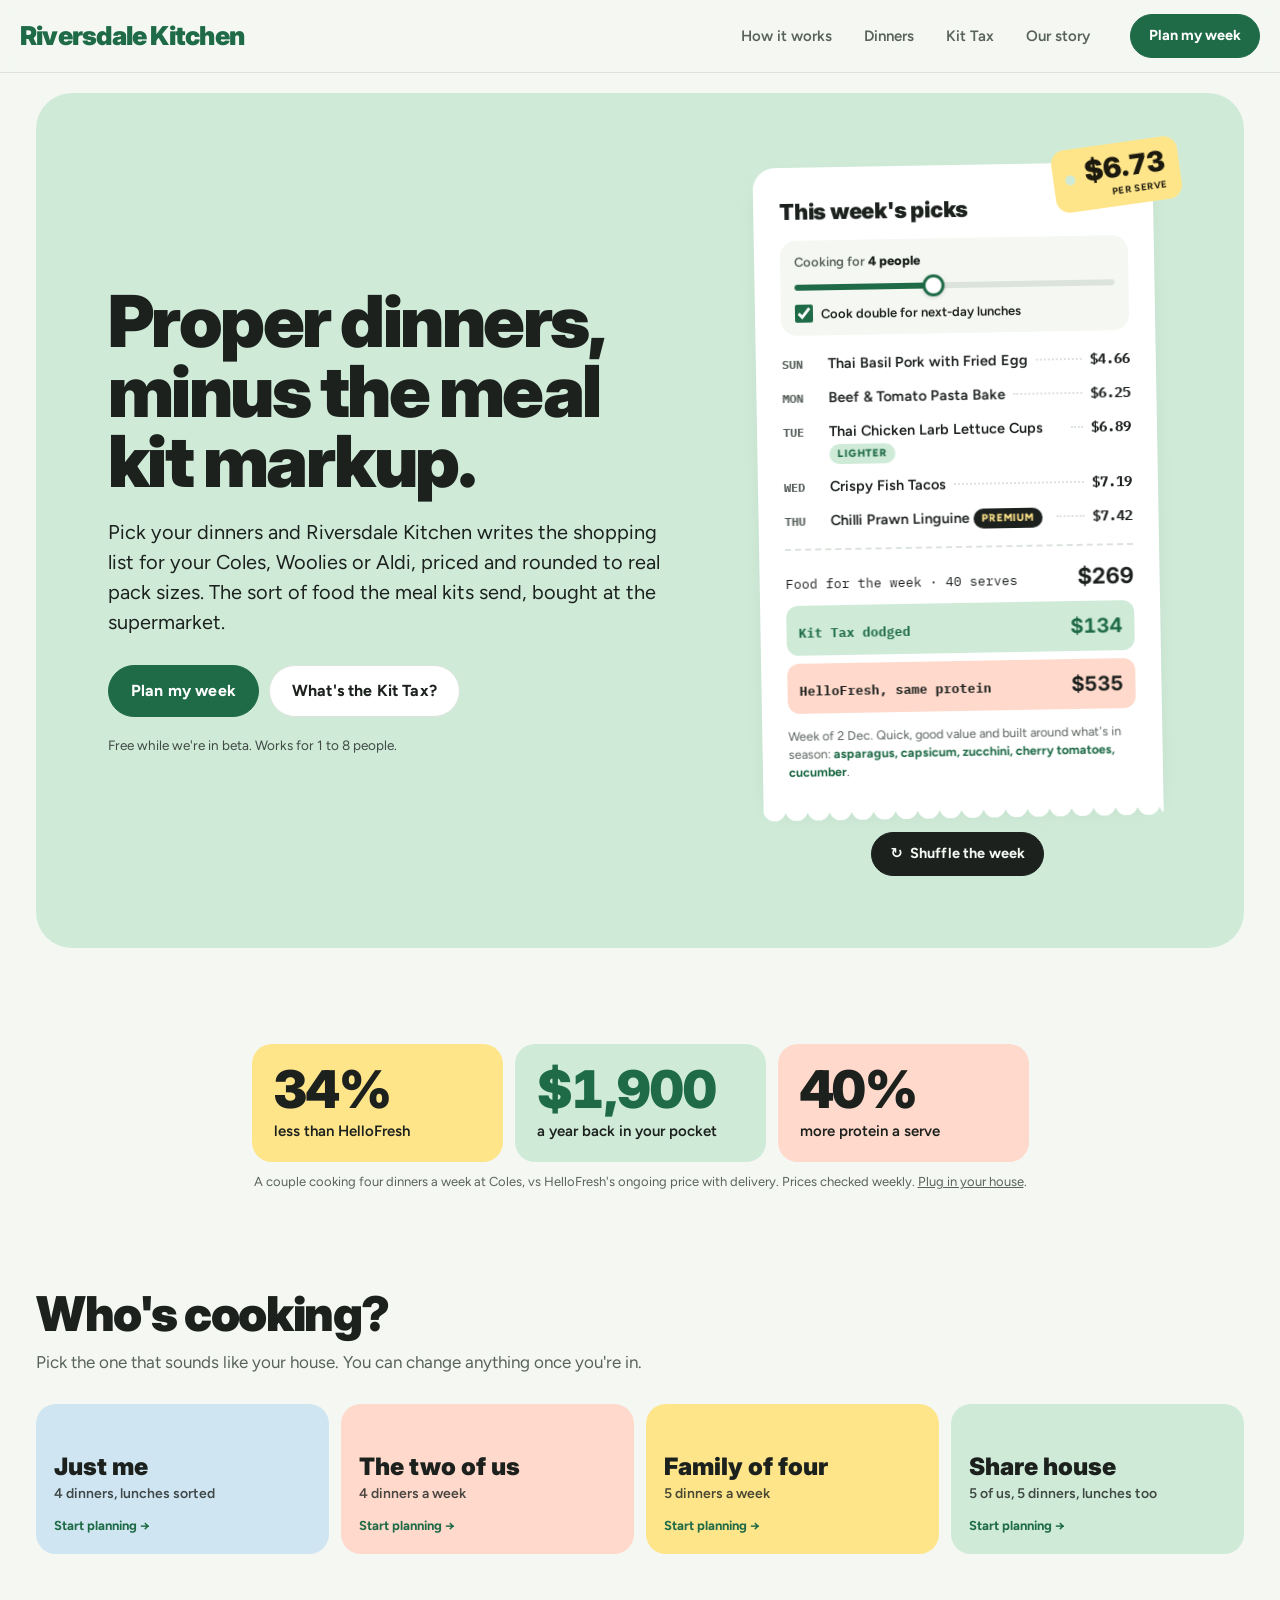
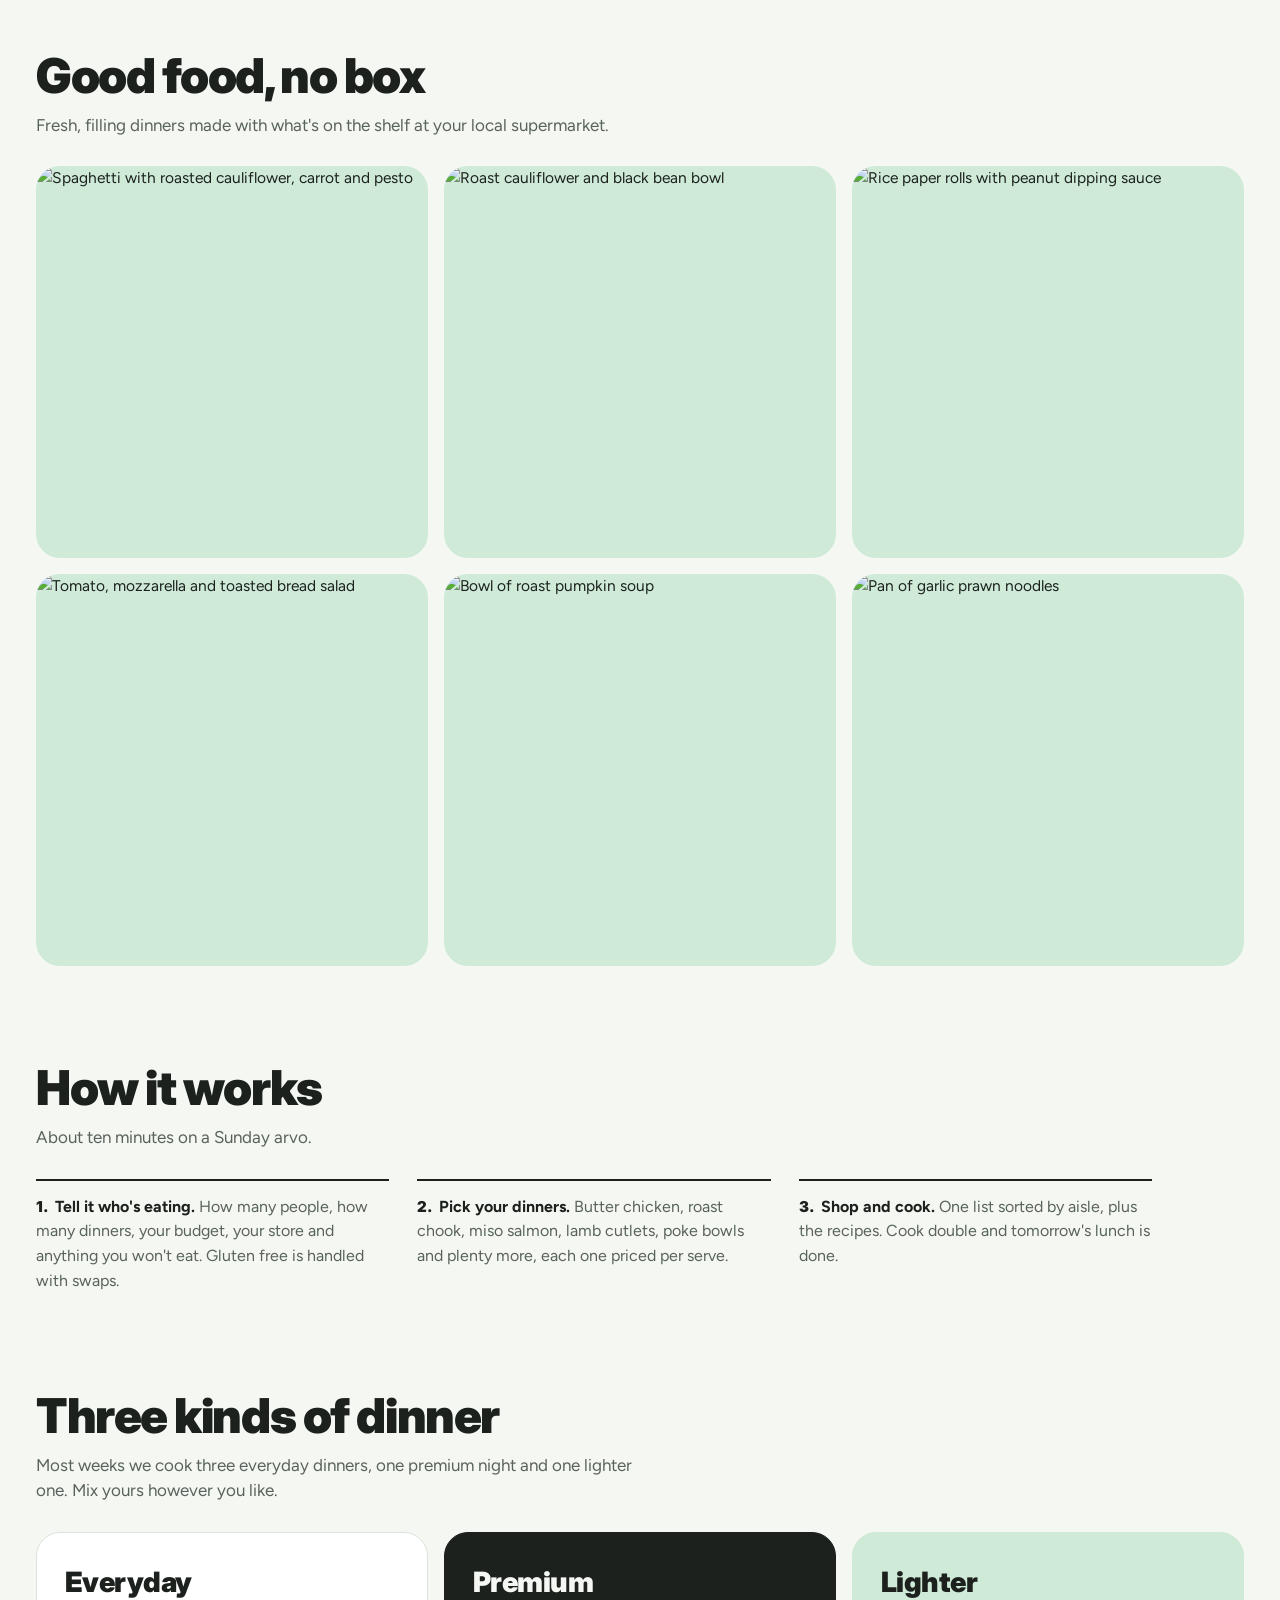
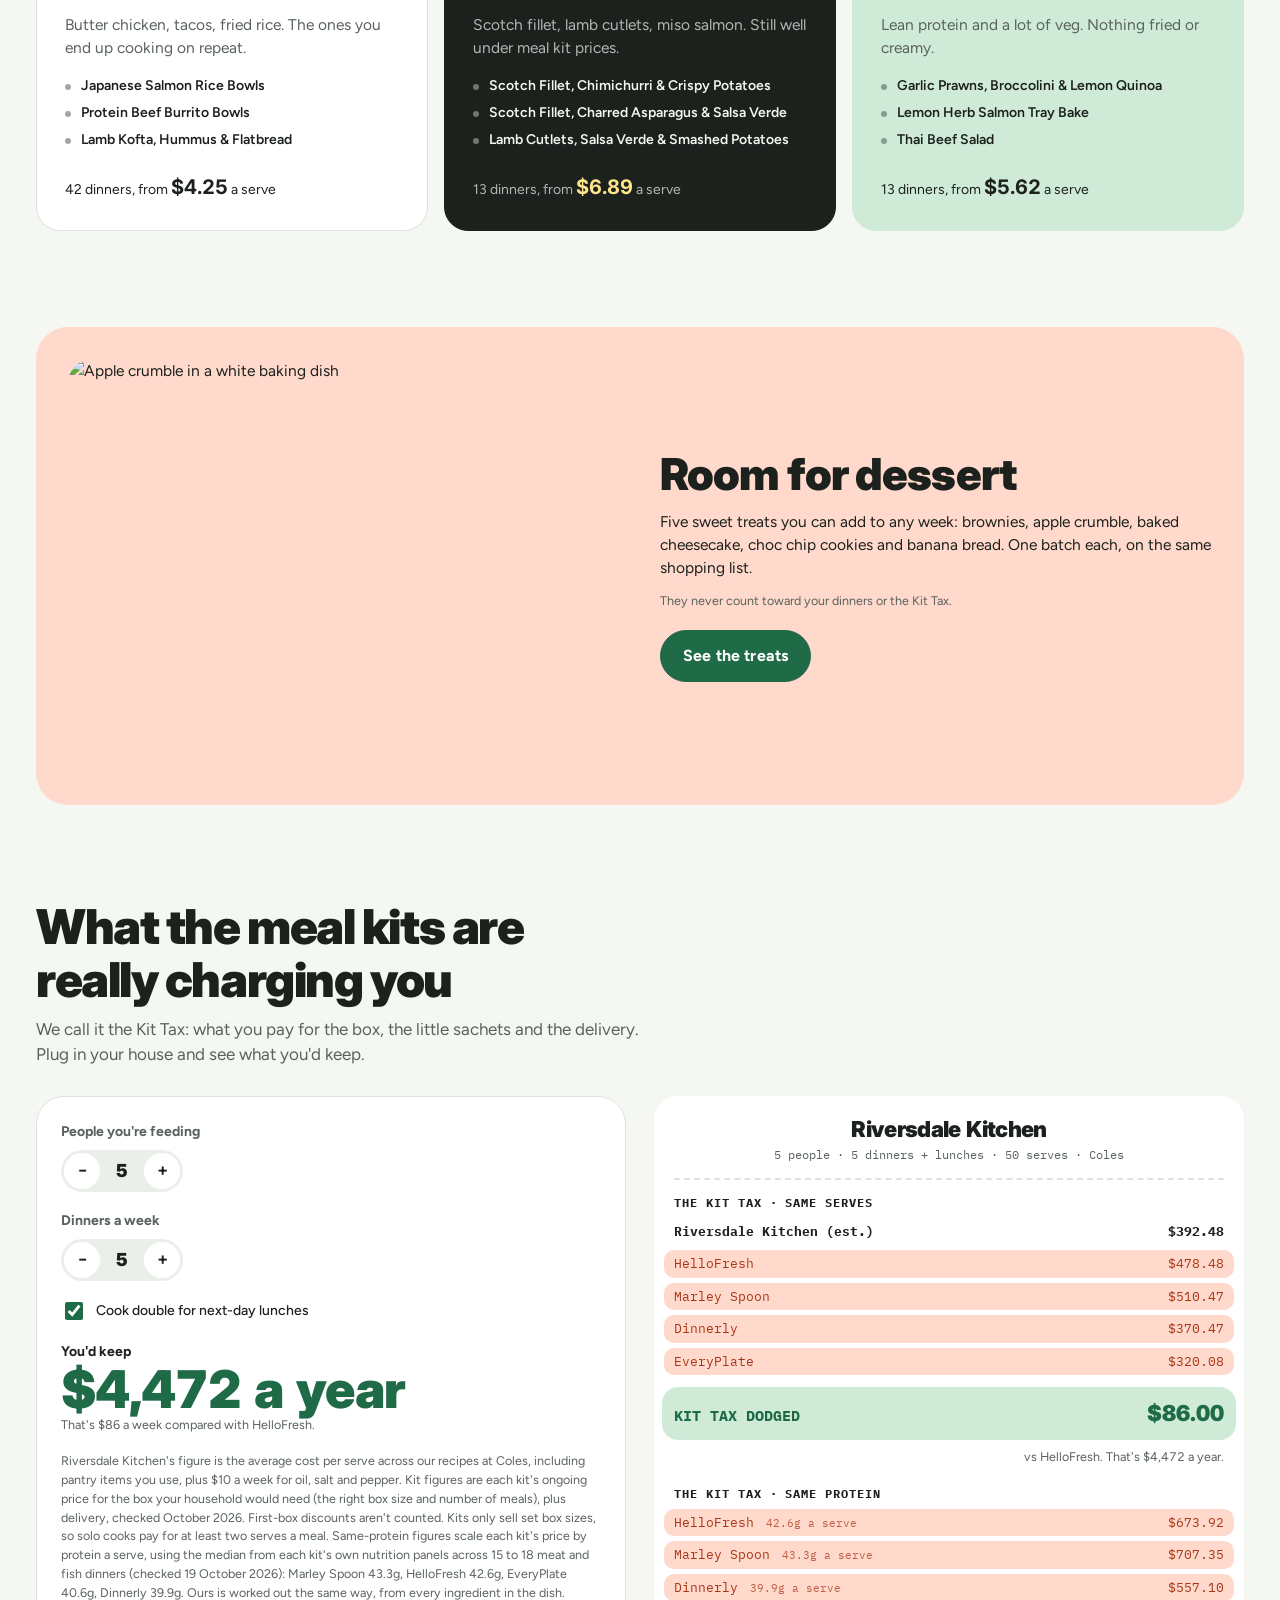
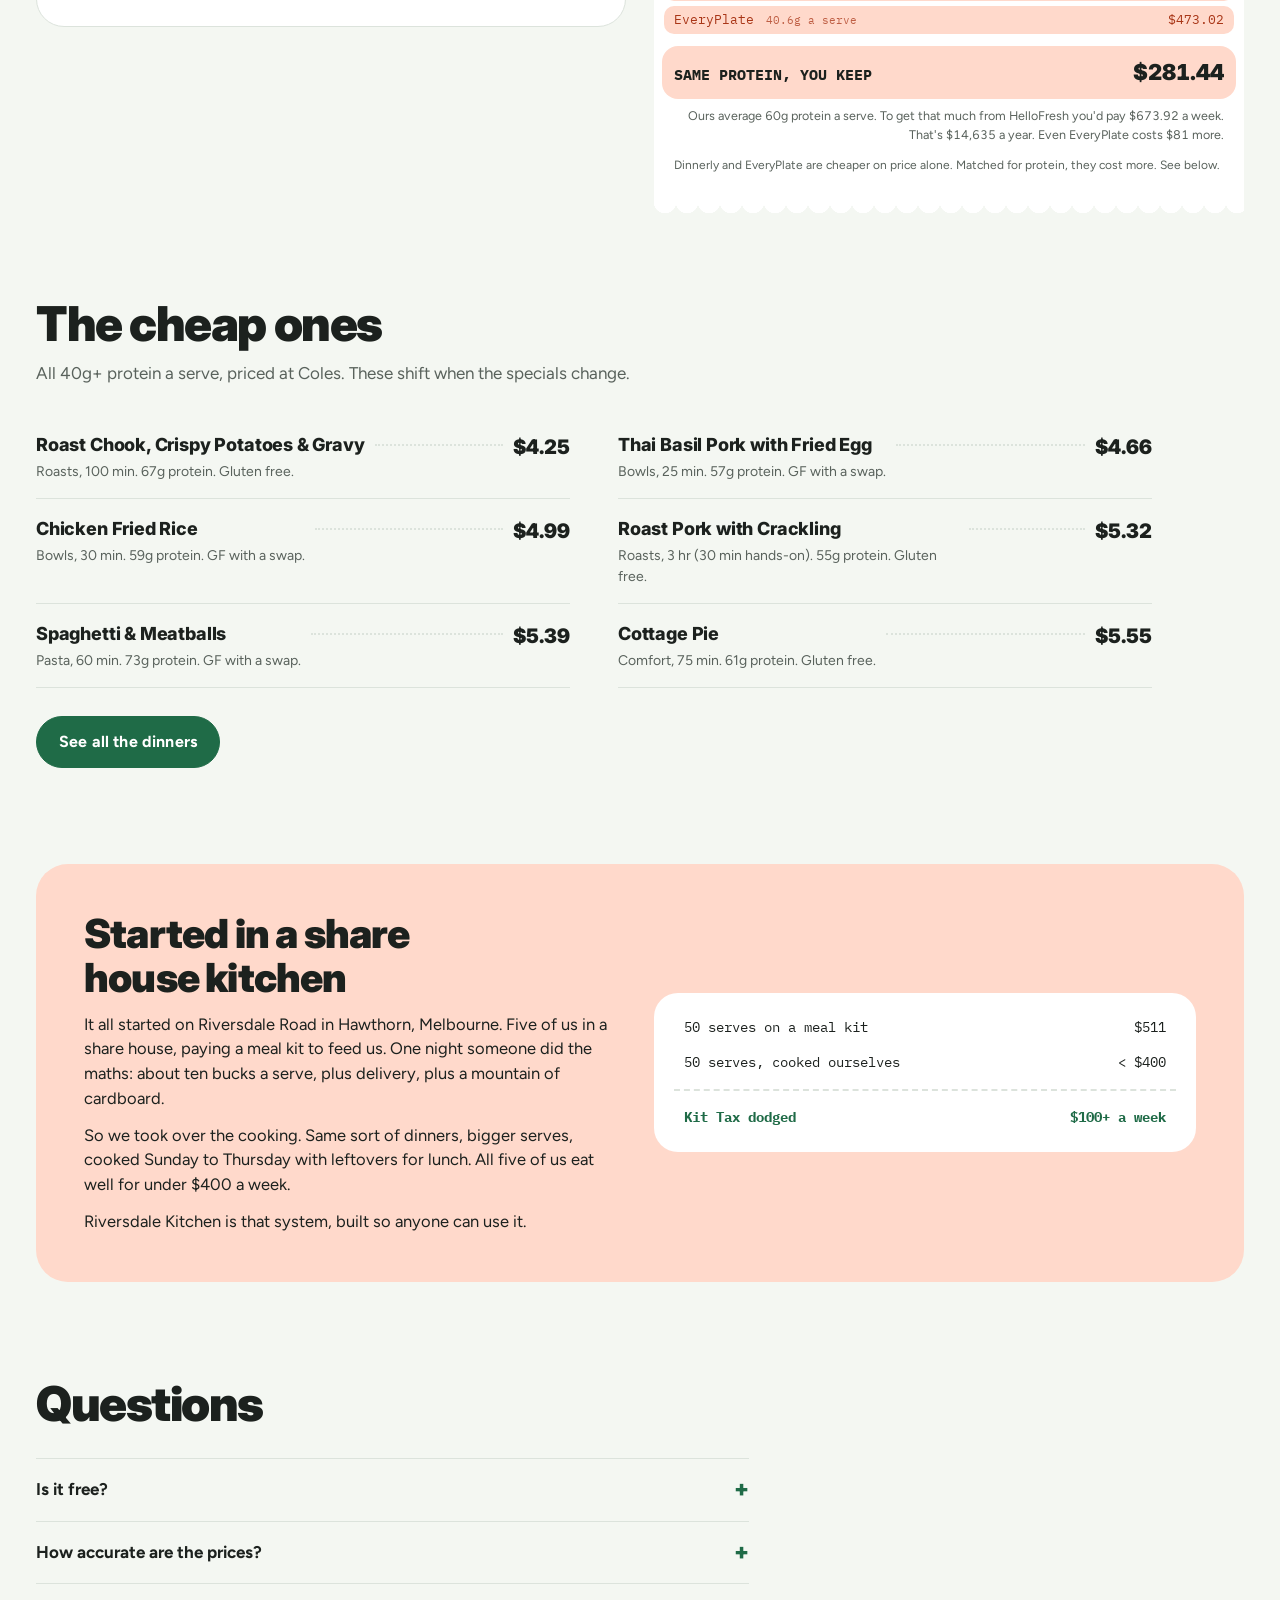
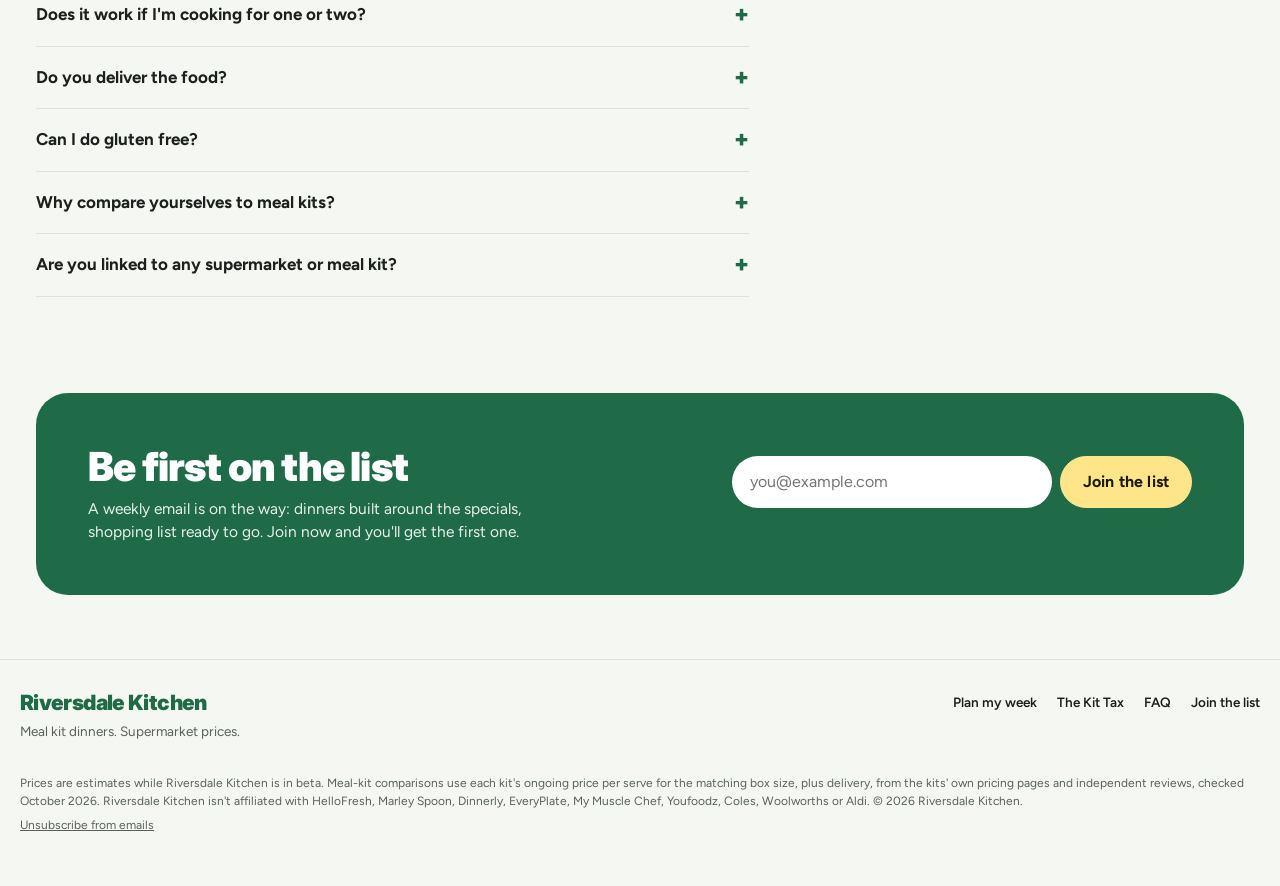
==== commit 12aae54f: "Hero: show HelloFresh's same-protein price instead of the gap" ====
--- a/index.html
+++ b/index.html
@@ -8,19 +8,19 @@
 <meta name="description" content="Pick your dinners, set your budget, and Riversdale Kitchen builds the shopping list from your local Coles, Woolies or Aldi. Same food as the meal kits, bigger serves, no box.">
 <meta property="og:title" content="Riversdale Kitchen · Meal kit dinners at supermarket prices">
 <meta property="og:description" content="Pick your dinners, set your budget, and Riversdale Kitchen builds the shopping list from your local Coles, Woolies or Aldi. Same food as the meal kits, bigger serves, no box.">
-<meta property="og:image" content="https://riversdalekitchen.com.au/assets/img/og.png?v=20261019">
+<meta property="og:image" content="https://riversdalekitchen.com.au/assets/img/og.png?v=202610200930">
 <meta property="og:url" content="https://riversdalekitchen.com.au/">
 <link rel="canonical" href="https://riversdalekitchen.com.au/">
 <meta property="og:type" content="website">
 <meta name="twitter:card" content="summary_large_image">
 <meta name="theme-color" content="#CFEBD8">
-<link rel="icon" href="assets/img/riversdale-favicon.ico" sizes="any">
-<link rel="icon" href="assets/img/riversdale-icon.svg" type="image/svg+xml">
-<link rel="apple-touch-icon" href="assets/img/riversdale-icon-180.png">
+<link rel="icon" href="assets/img/riversdale-favicon.ico?v=202610200930" sizes="any">
+<link rel="icon" href="assets/img/riversdale-icon.svg?v=202610200930" type="image/svg+xml">
+<link rel="apple-touch-icon" href="assets/img/riversdale-icon-180.png?v=202610200930">
 <link rel="preconnect" href="https://fonts.googleapis.com">
 <link rel="preconnect" href="https://fonts.gstatic.com" crossorigin>
 <link rel="stylesheet" href="https://fonts.googleapis.com/css2?family=Inter:opsz,wght@14..32,700..900&family=Figtree:wght@400;500;600;700&family=IBM+Plex+Mono:wght@500;700&display=swap">
-<link rel="stylesheet" href="assets/css/riversdale-kitchen.css?v=202610200210">
+<link rel="stylesheet" href="assets/css/riversdale-kitchen.css?v=202610200930">
 </head>
 <body class="page-home">
 <a class="skip" href="#main">Skip to content</a>
@@ -174,13 +174,13 @@
   <div class="foot-links"><a href="plan.html">Plan my week</a><a href="index.html#kit-tax">The Kit Tax</a><a href="index.html#faq">FAQ</a><a href="index.html#join">Join the list</a></div>
   <p class="fine">Prices are estimates while Riversdale Kitchen is in beta. Meal-kit comparisons use each kit's ongoing price per serve for the matching box size, plus delivery, from the kits' own pricing pages and independent reviews, checked October 2026. Riversdale Kitchen isn't affiliated with HelloFresh, Marley Spoon, Dinnerly, EveryPlate, My Muscle Chef, Youfoodz, Coles, Woolworths or Aldi. © 2026 Riversdale Kitchen.<br><a class="fine-link" href="unsubscribe.html">Unsubscribe from emails</a></p>
 </div></footer>
-<script src="js/config.js?v=202610200210"></script>
-<script src="js/data.js?v=202610200210"></script>
-<script src="js/prices.js?v=202610200210"></script>
-<script src="js/images.js?v=202610200210"></script>
-<script src="js/season.js?v=202610200210"></script>
-<script src="js/recipes.js?v=202610200210"></script>
-<script src="js/home.js?v=202610200210"></script>
-<script src="js/site.js?v=202610200210"></script>
+<script src="js/config.js?v=202610200930"></script>
+<script src="js/data.js?v=202610200930"></script>
+<script src="js/prices.js?v=202610200930"></script>
+<script src="js/images.js?v=202610200930"></script>
+<script src="js/season.js?v=202610200930"></script>
+<script src="js/recipes.js?v=202610200930"></script>
+<script src="js/home.js?v=202610200930"></script>
+<script src="js/site.js?v=202610200930"></script>
 </body>
 </html>
--- a/assets/css/riversdale-kitchen.css
+++ b/assets/css/riversdale-kitchen.css
@@ -502,12 +502,6 @@
 
 /* Sweet treats: optional extras, styled peach so they read apart from dinners */
 .tier.treat{background:var(--peach);color:var(--markup)}
-.card.tier-treat .tier.treat{background:var(--surface)}
-.card.tier-treat{background:var(--peach);border-color:var(--peach)}
-.card.tier-treat .ticket::before{background:var(--peach)}
-.card.tier-treat .badge{background:var(--surface)}
-.card.tier-treat .btn.ghost{background:var(--surface);border-color:transparent}
-.card.tier-treat.sel .pick{background:var(--green);border-color:var(--green);color:var(--on-green)}
 .collections button[data-c="treats"]::before{background:var(--peach);border-color:var(--markup)}
 .picked li.pk-treat::before{background:var(--peach);border-color:var(--markup)}
 .picked li small{color:var(--muted);font-weight:400}
@@ -521,6 +515,7 @@
 .treat-promo .btn{margin-top:8px}
 @media (max-width:760px){.treat-promo{grid-template-columns:1fr;gap:20px;padding:20px;border-radius:24px}}
 .cards.treat-grid{align-items:start}
+.cflag.treat{background:var(--peach);color:var(--markup)}.art-treat{background:var(--peach)}
 /* Text wordmark while trading as Riversdale Kitchen */
 .wm{display:inline-block;font-family:var(--display);font-weight:900;font-size:26px;line-height:1;letter-spacing:-.03em;white-space:nowrap}
 .foot-in .wm{font-size:21px}
@@ -677,3 +672,9 @@
 .unsub-card form[hidden],.unsub-card p[hidden]{display:none}
 .wrap.unsub{display:block;max-width:600px}.unsub-card{max-width:none}
 .fine-link{display:inline-block;margin-top:6px;color:inherit;text-decoration:underline}
+
+/* Shop buttons on the shopping list */
+#aisles .item{grid-template-columns:24px minmax(0,1fr) auto auto}
+.shop-go{flex:none;align-self:center;margin-left:10px;font-size:12px;font-weight:700;color:var(--green);background:var(--mint);border-radius:999px;padding:5px 10px;text-decoration:none;white-space:nowrap}
+.shop-go:hover{background:var(--green);color:var(--on-green)}
+@media (max-width:600px){.shop-go{margin-left:4px;padding:6px 9px}.shop-go .sg-t{display:none}}
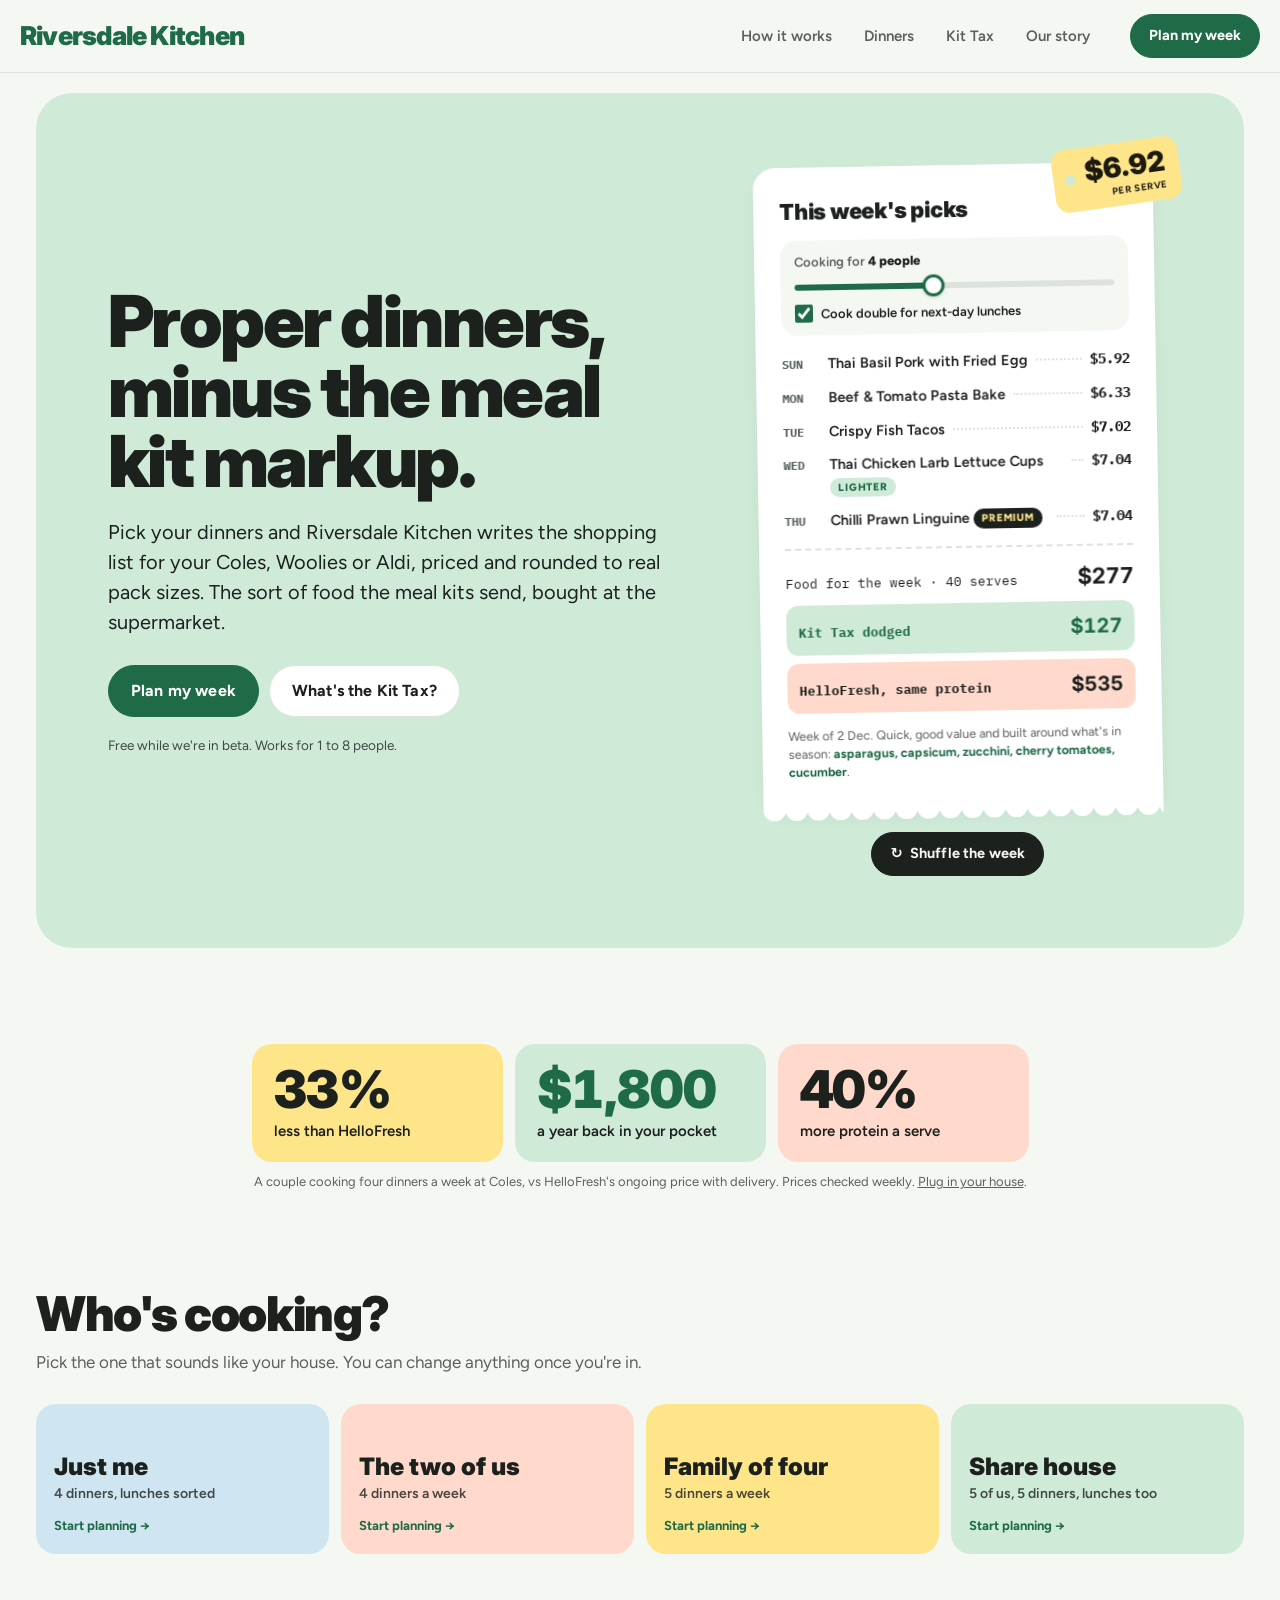
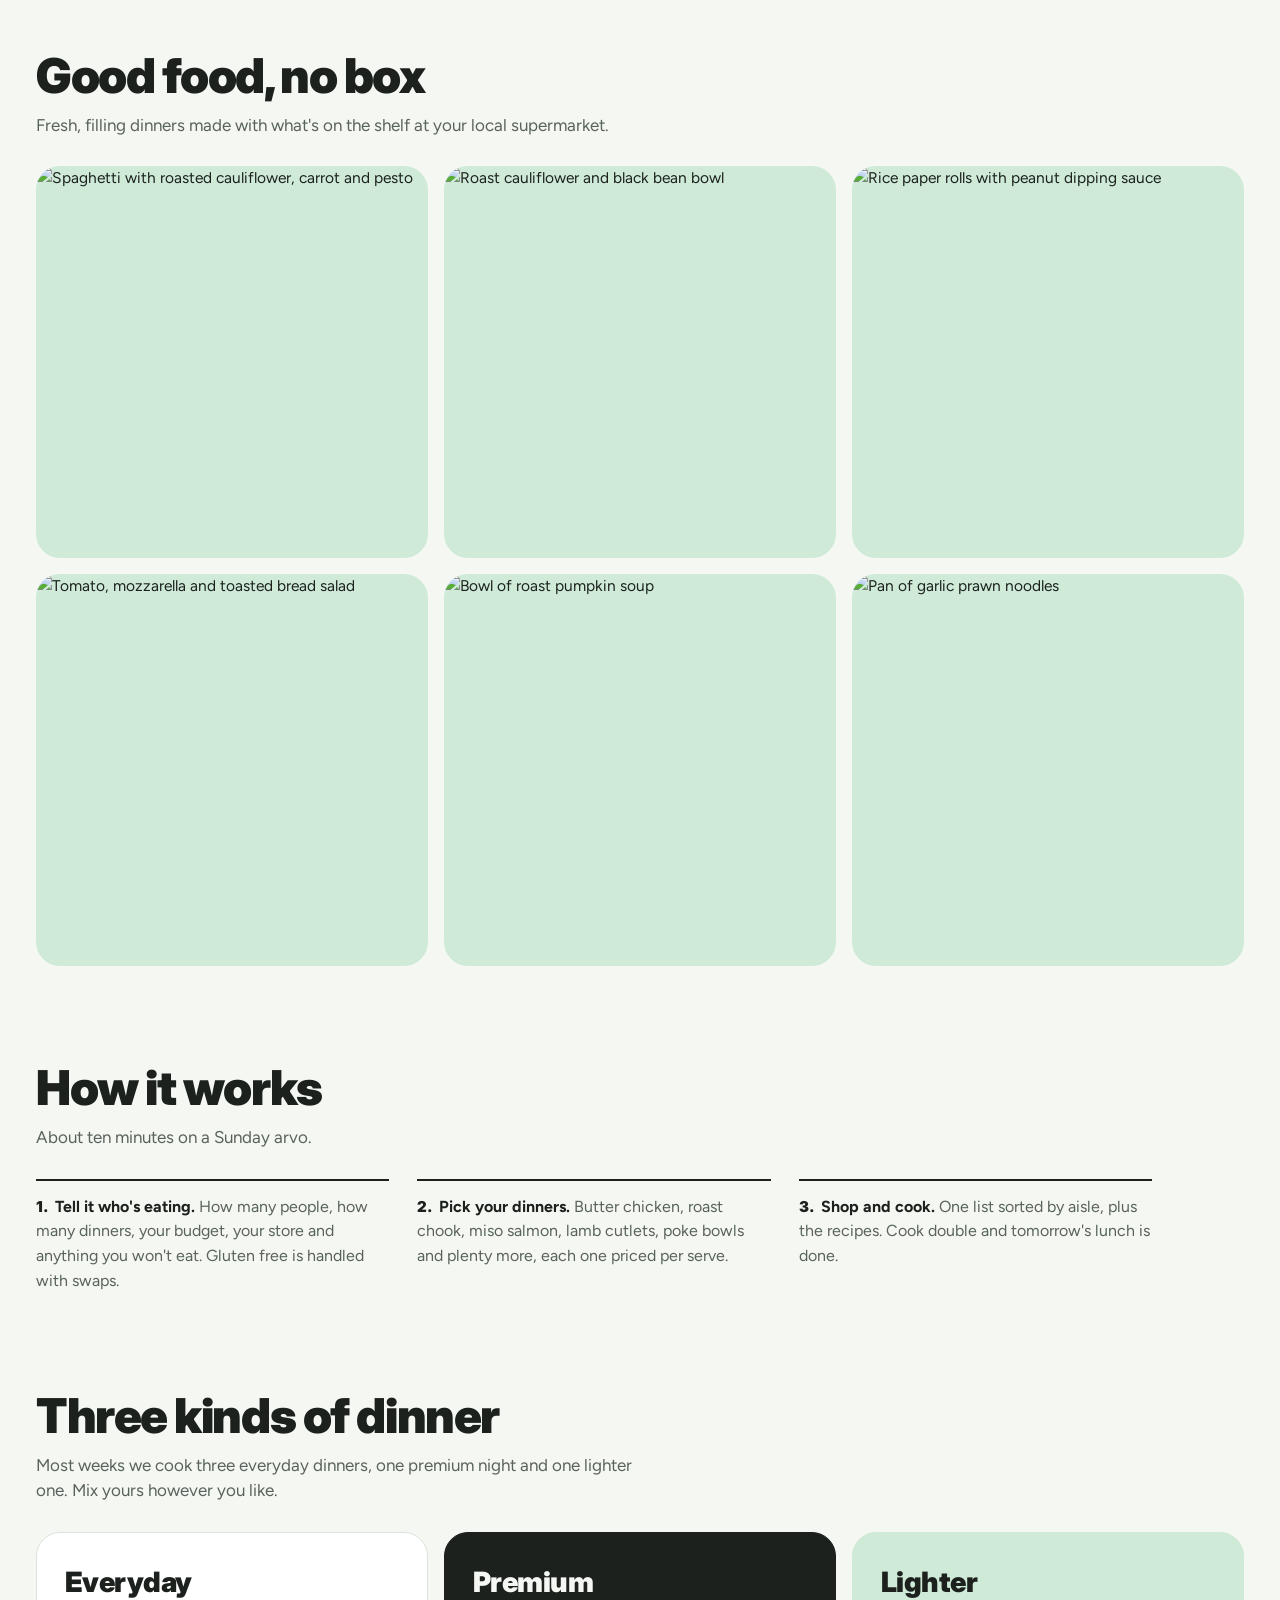
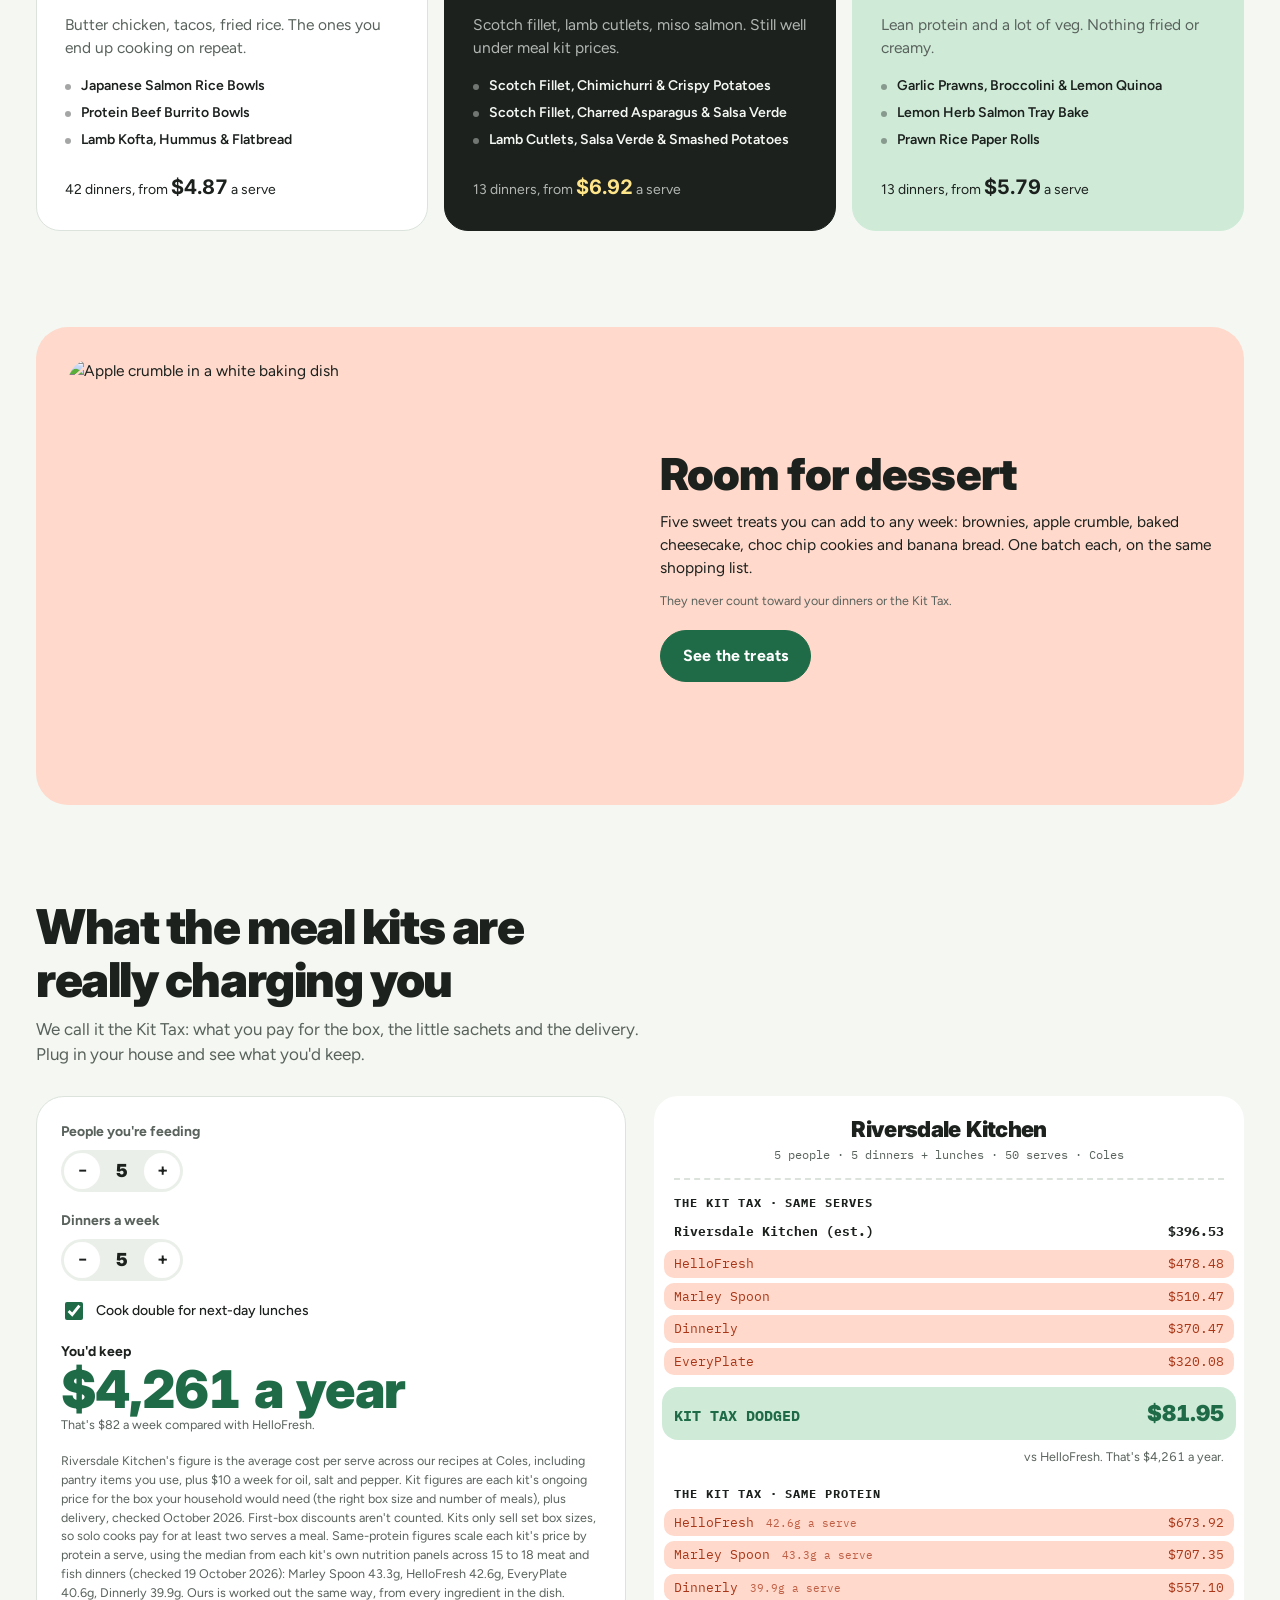
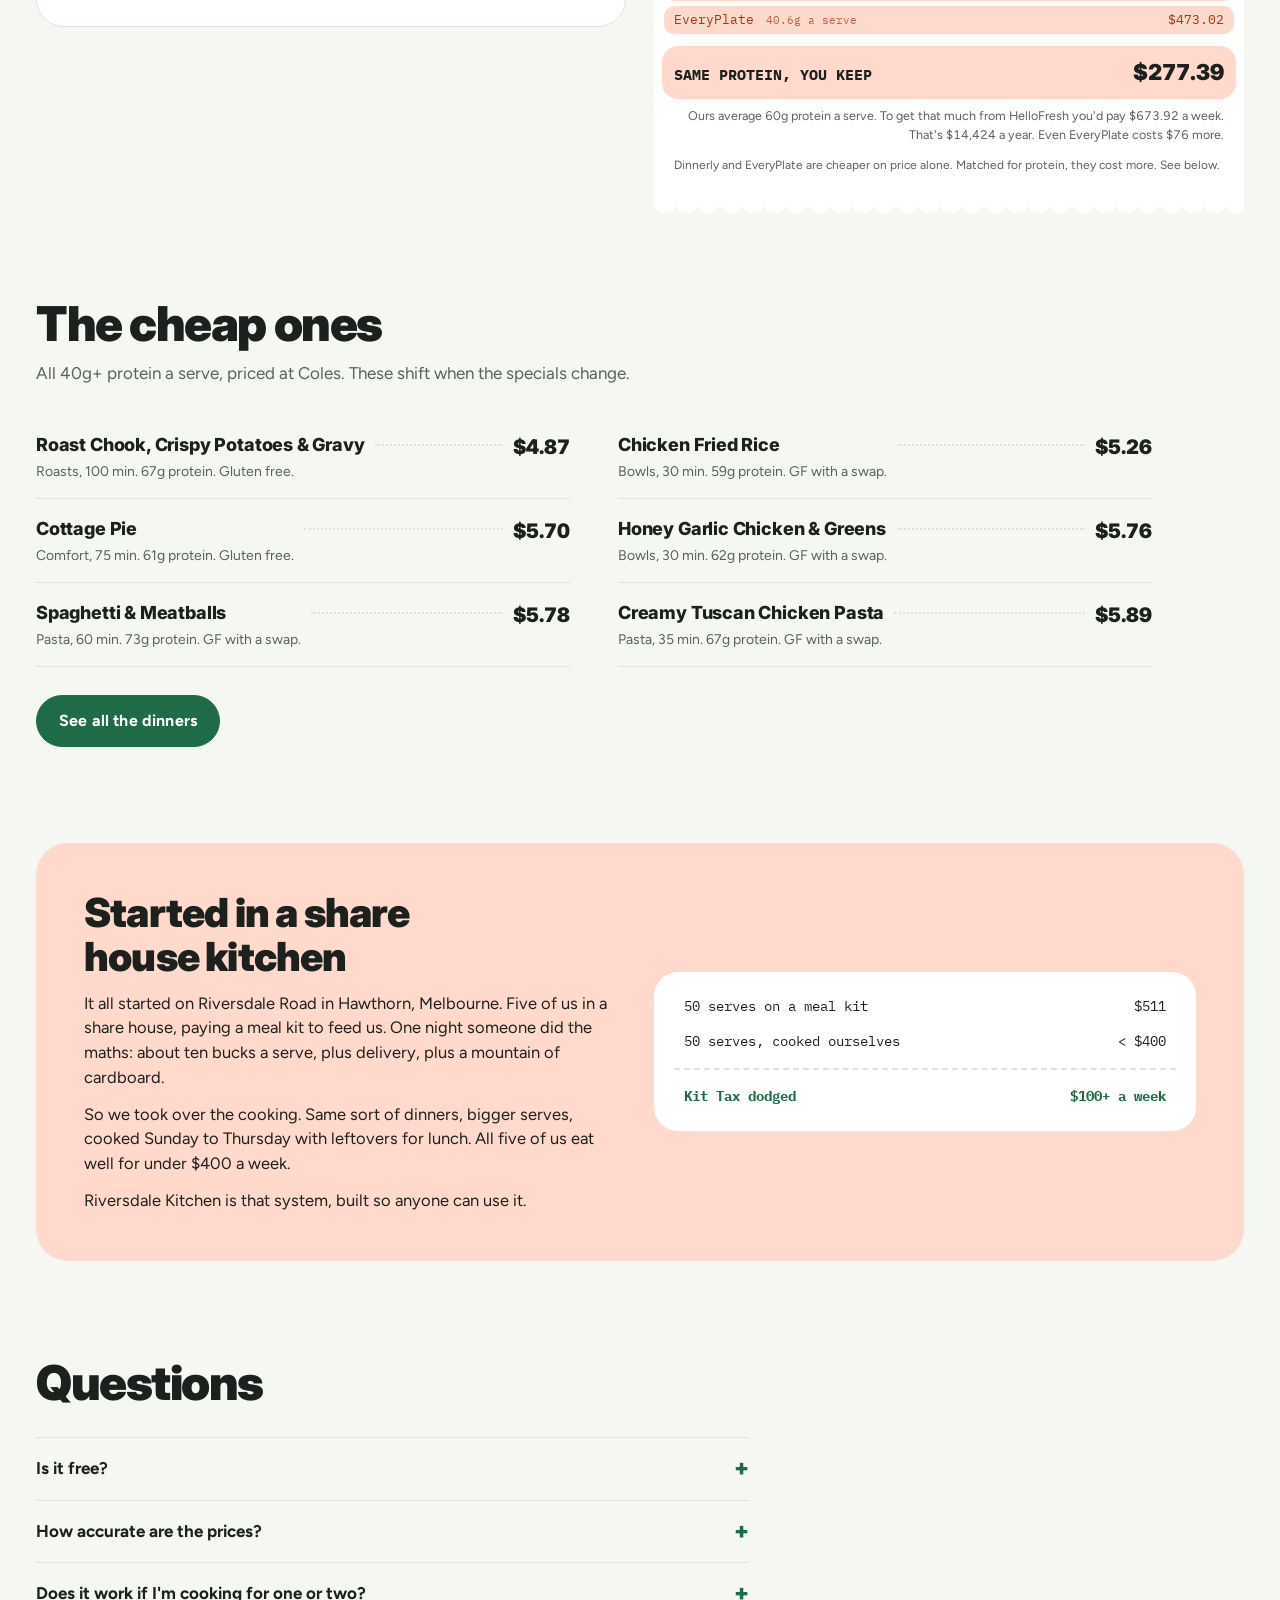
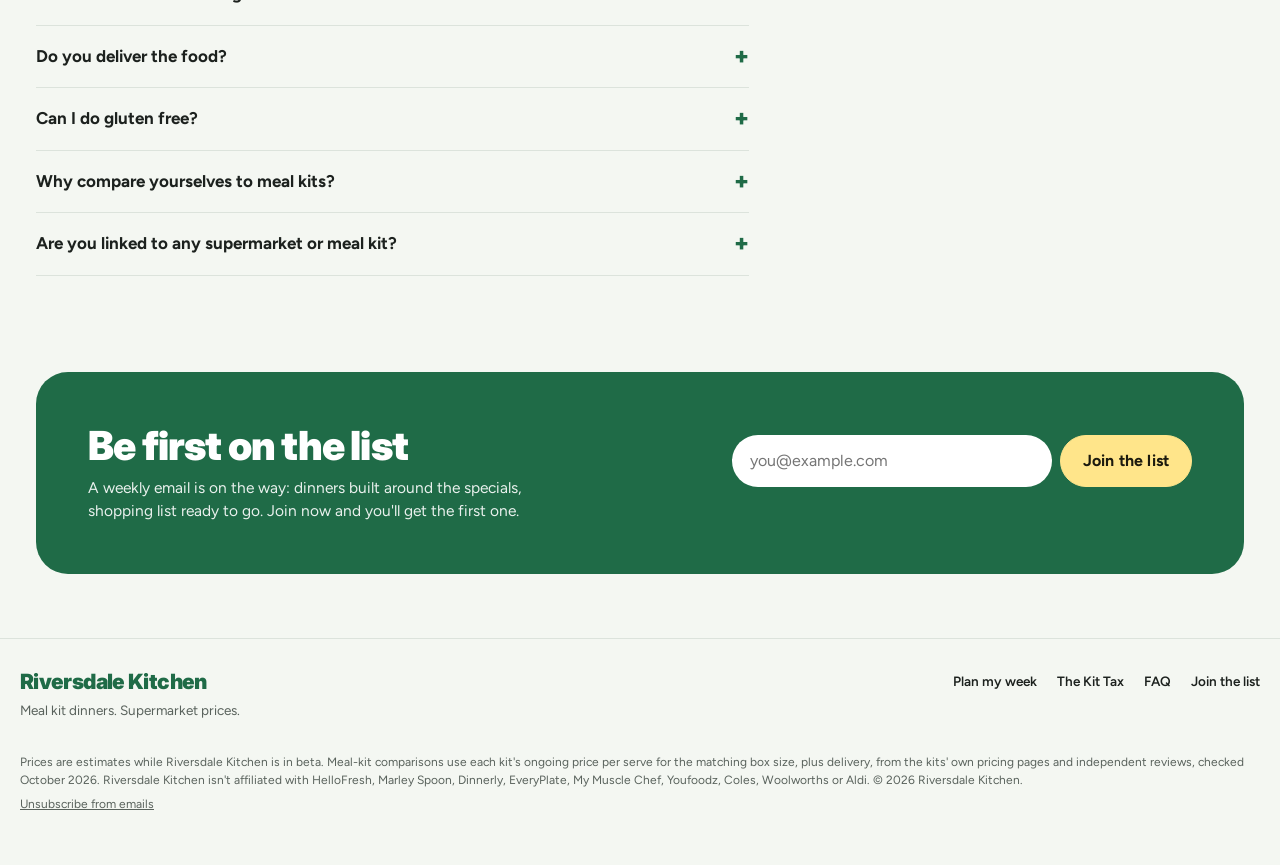
==== commit 94d95af7: "Prices for the week of 21 Oct" ====
--- a/index.html
+++ b/index.html
@@ -176,7 +176,7 @@
 </div></footer>
 <script src="js/config.js?v=202610200930"></script>
 <script src="js/data.js?v=202610200930"></script>
-<script src="js/prices.js?v=202610200930"></script>
+<script src="js/prices.js?v=202610210600"></script>
 <script src="js/images.js?v=202610200930"></script>
 <script src="js/season.js?v=202610200930"></script>
 <script src="js/recipes.js?v=202610200930"></script>
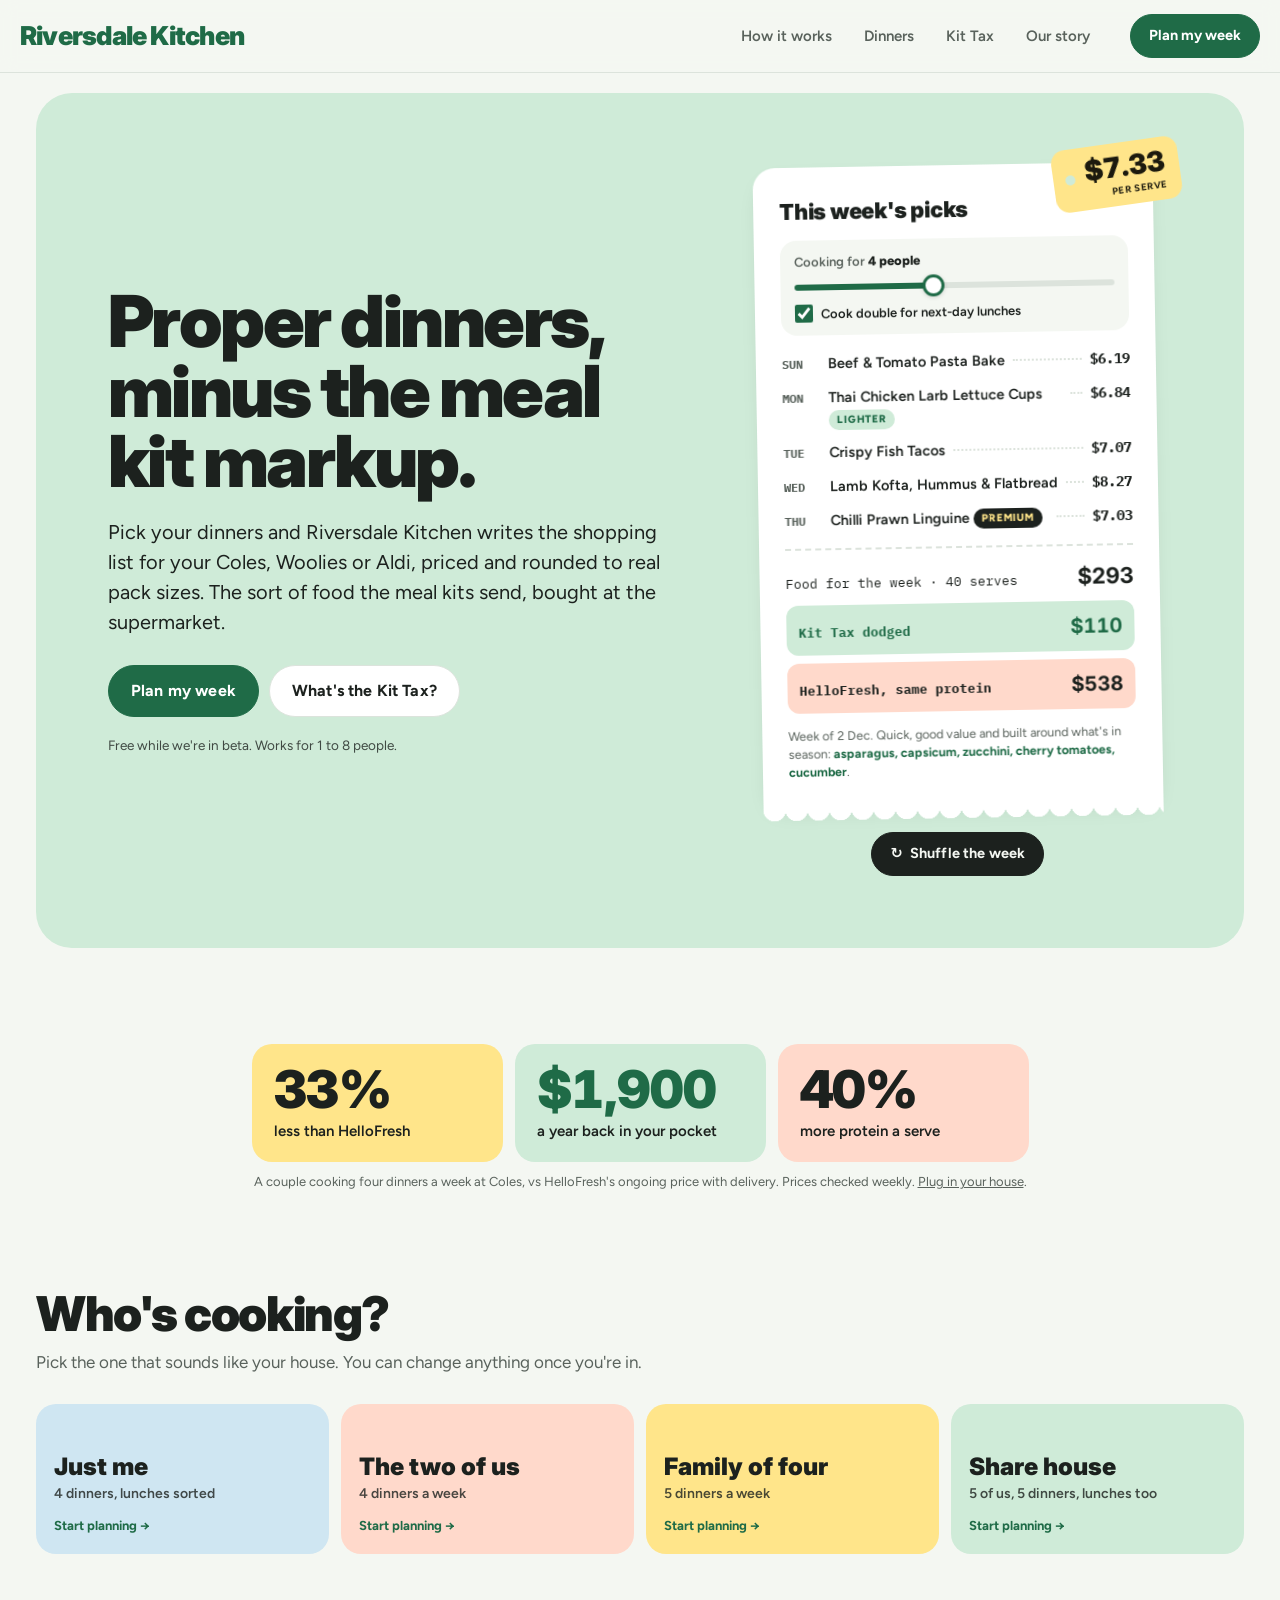
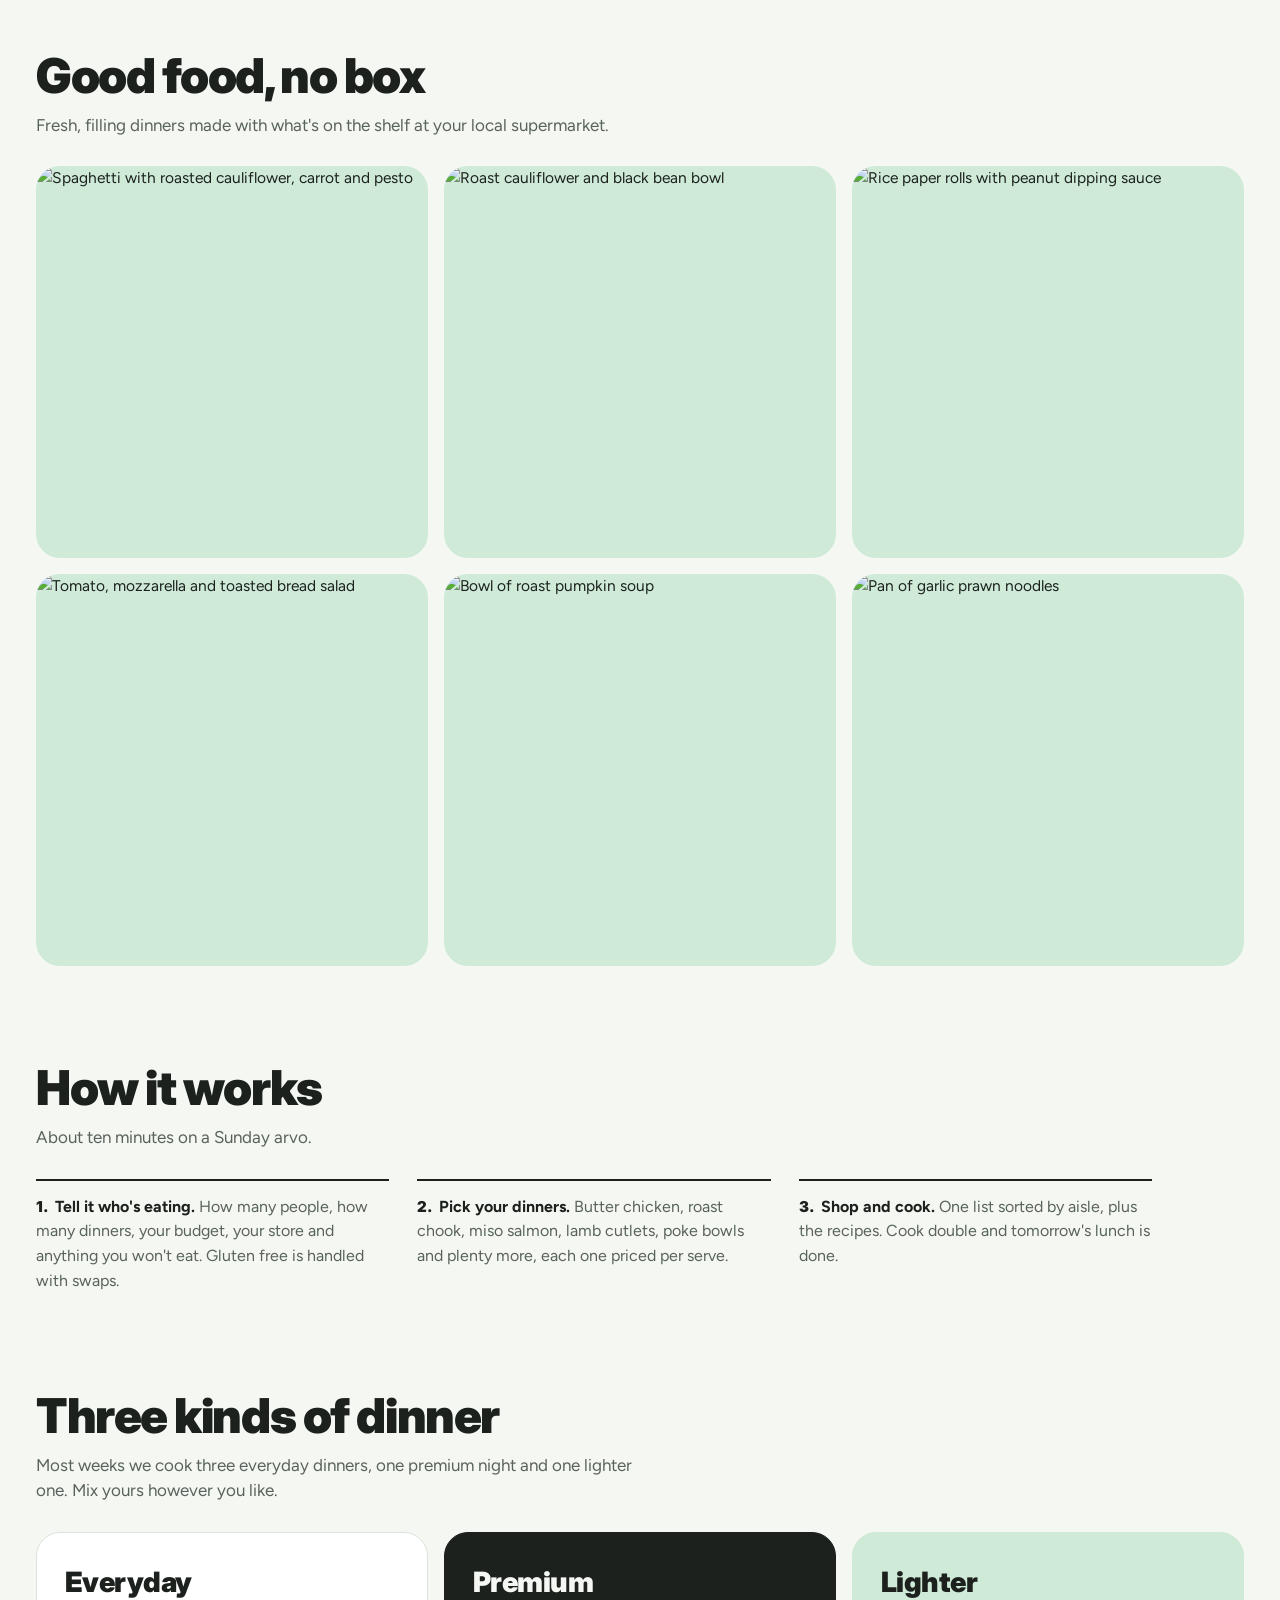
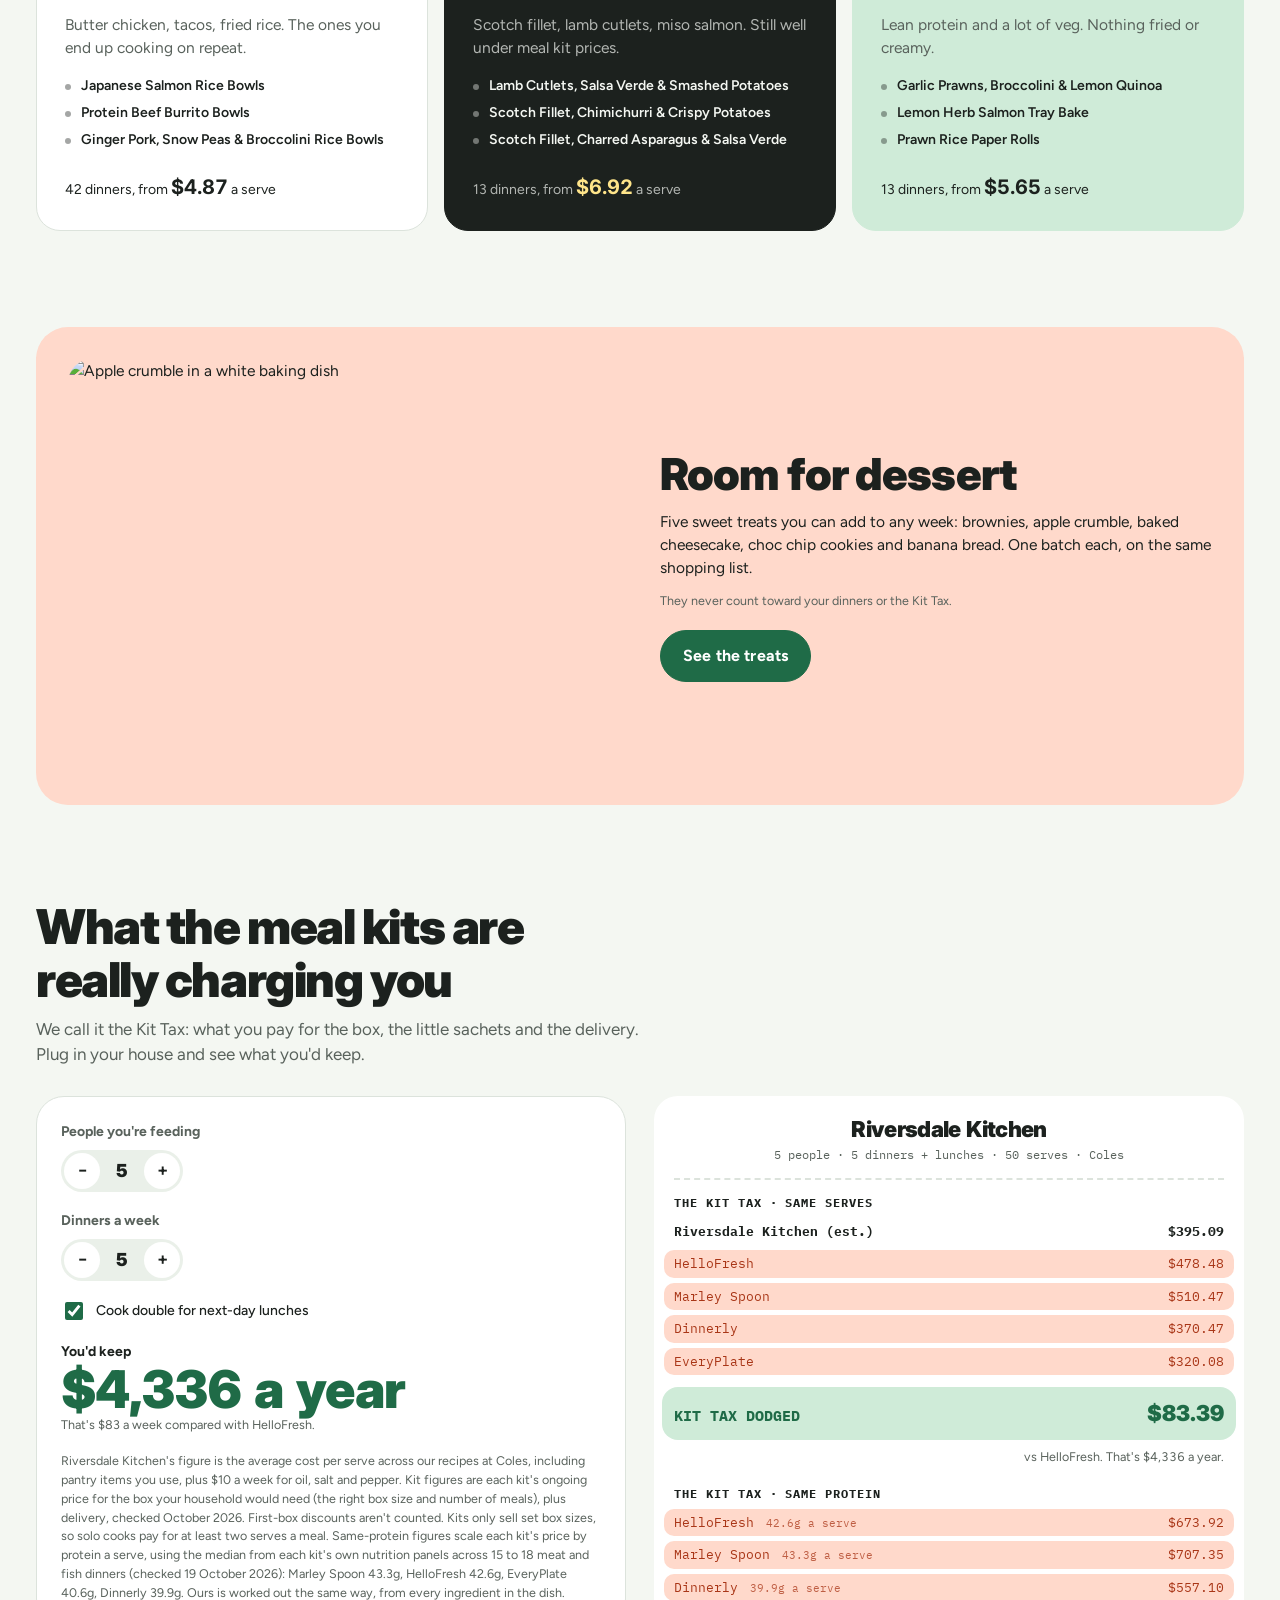
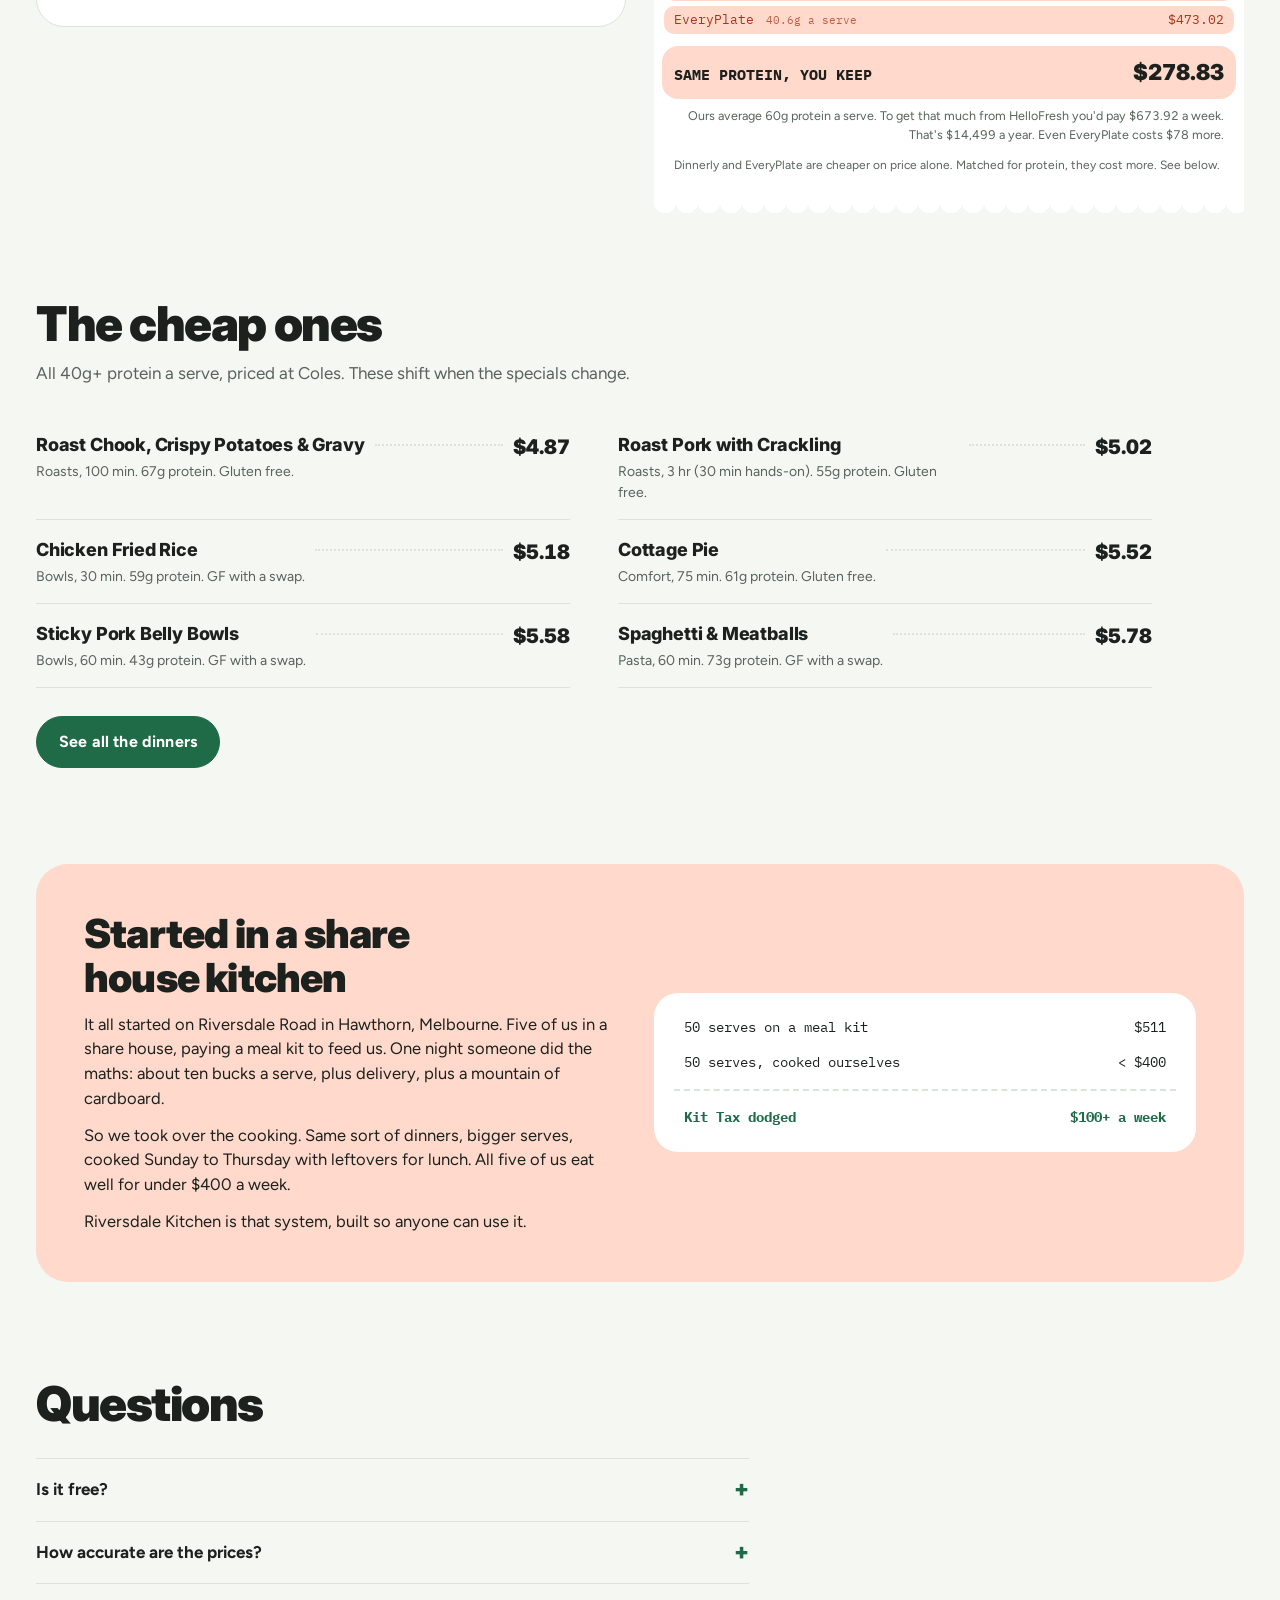
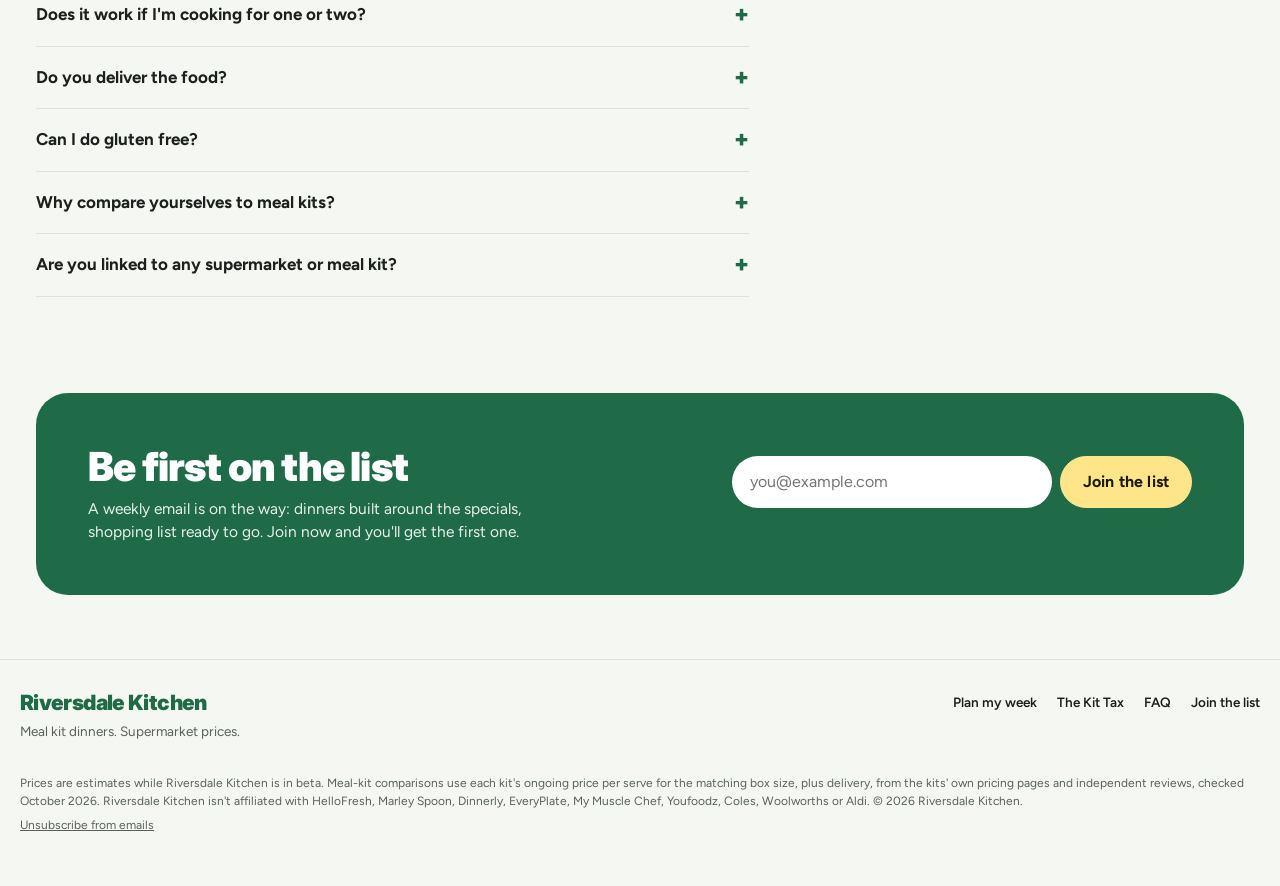
==== commit 664b6c94: "Prices for the week of 28 Oct" ====
--- a/index.html
+++ b/index.html
@@ -176,7 +176,7 @@
 </div></footer>
 <script src="js/config.js?v=202610200930"></script>
 <script src="js/data.js?v=202610200930"></script>
-<script src="js/prices.js?v=202610210600"></script>
+<script src="js/prices.js?v=202610280600"></script>
 <script src="js/images.js?v=202610200930"></script>
 <script src="js/season.js?v=202610200930"></script>
 <script src="js/recipes.js?v=202610200930"></script>
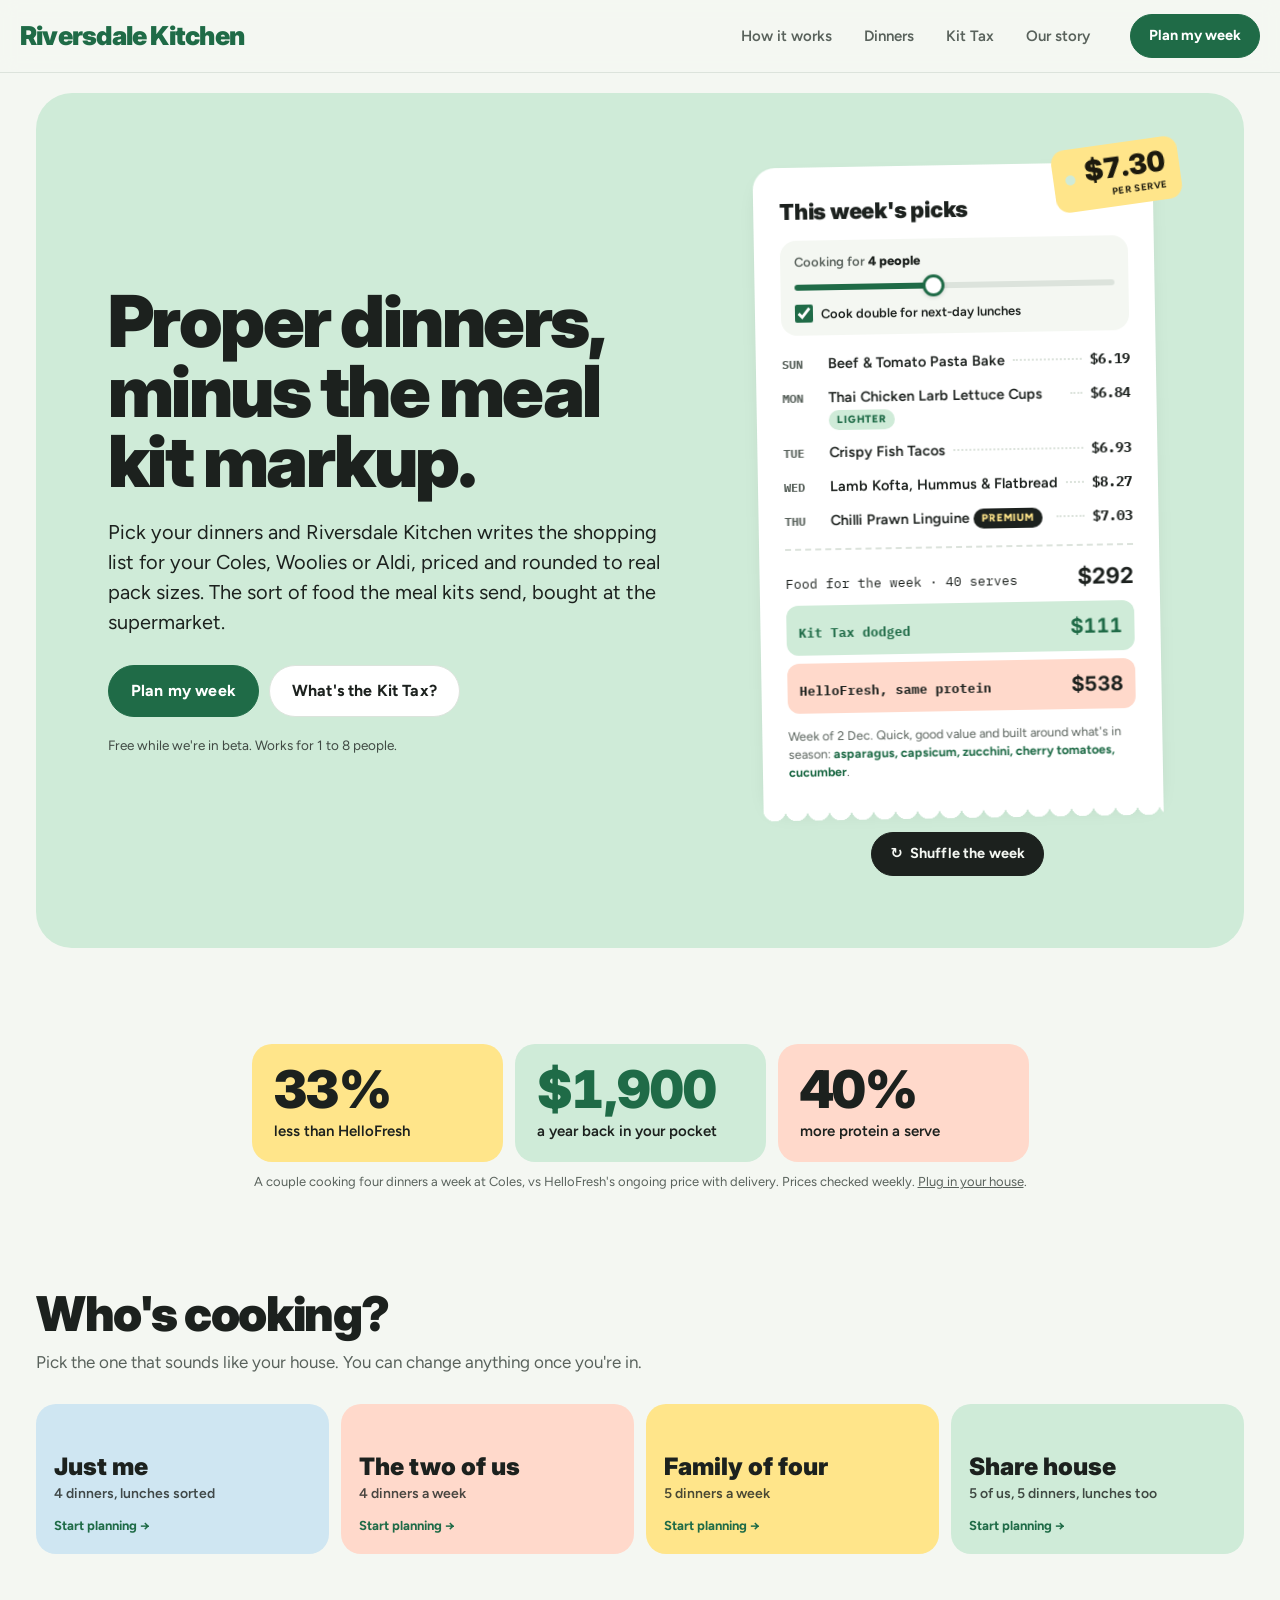
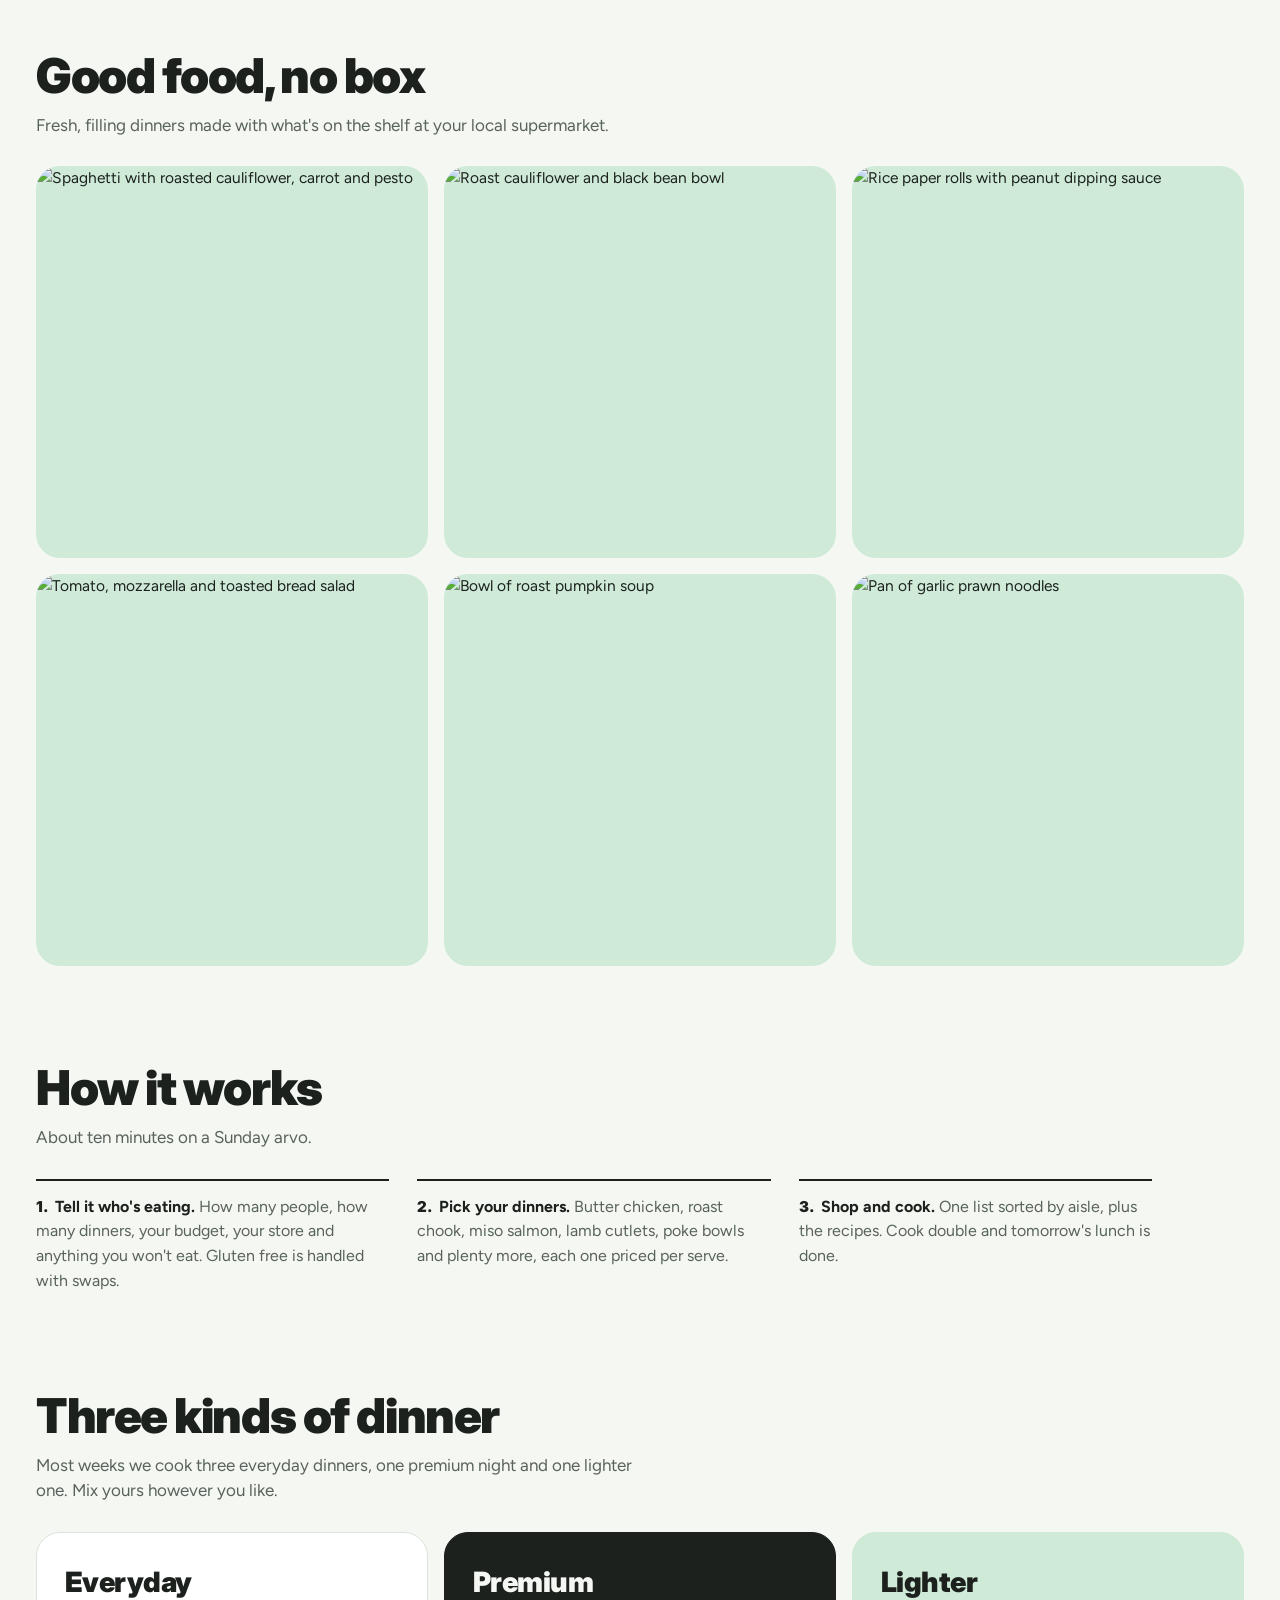
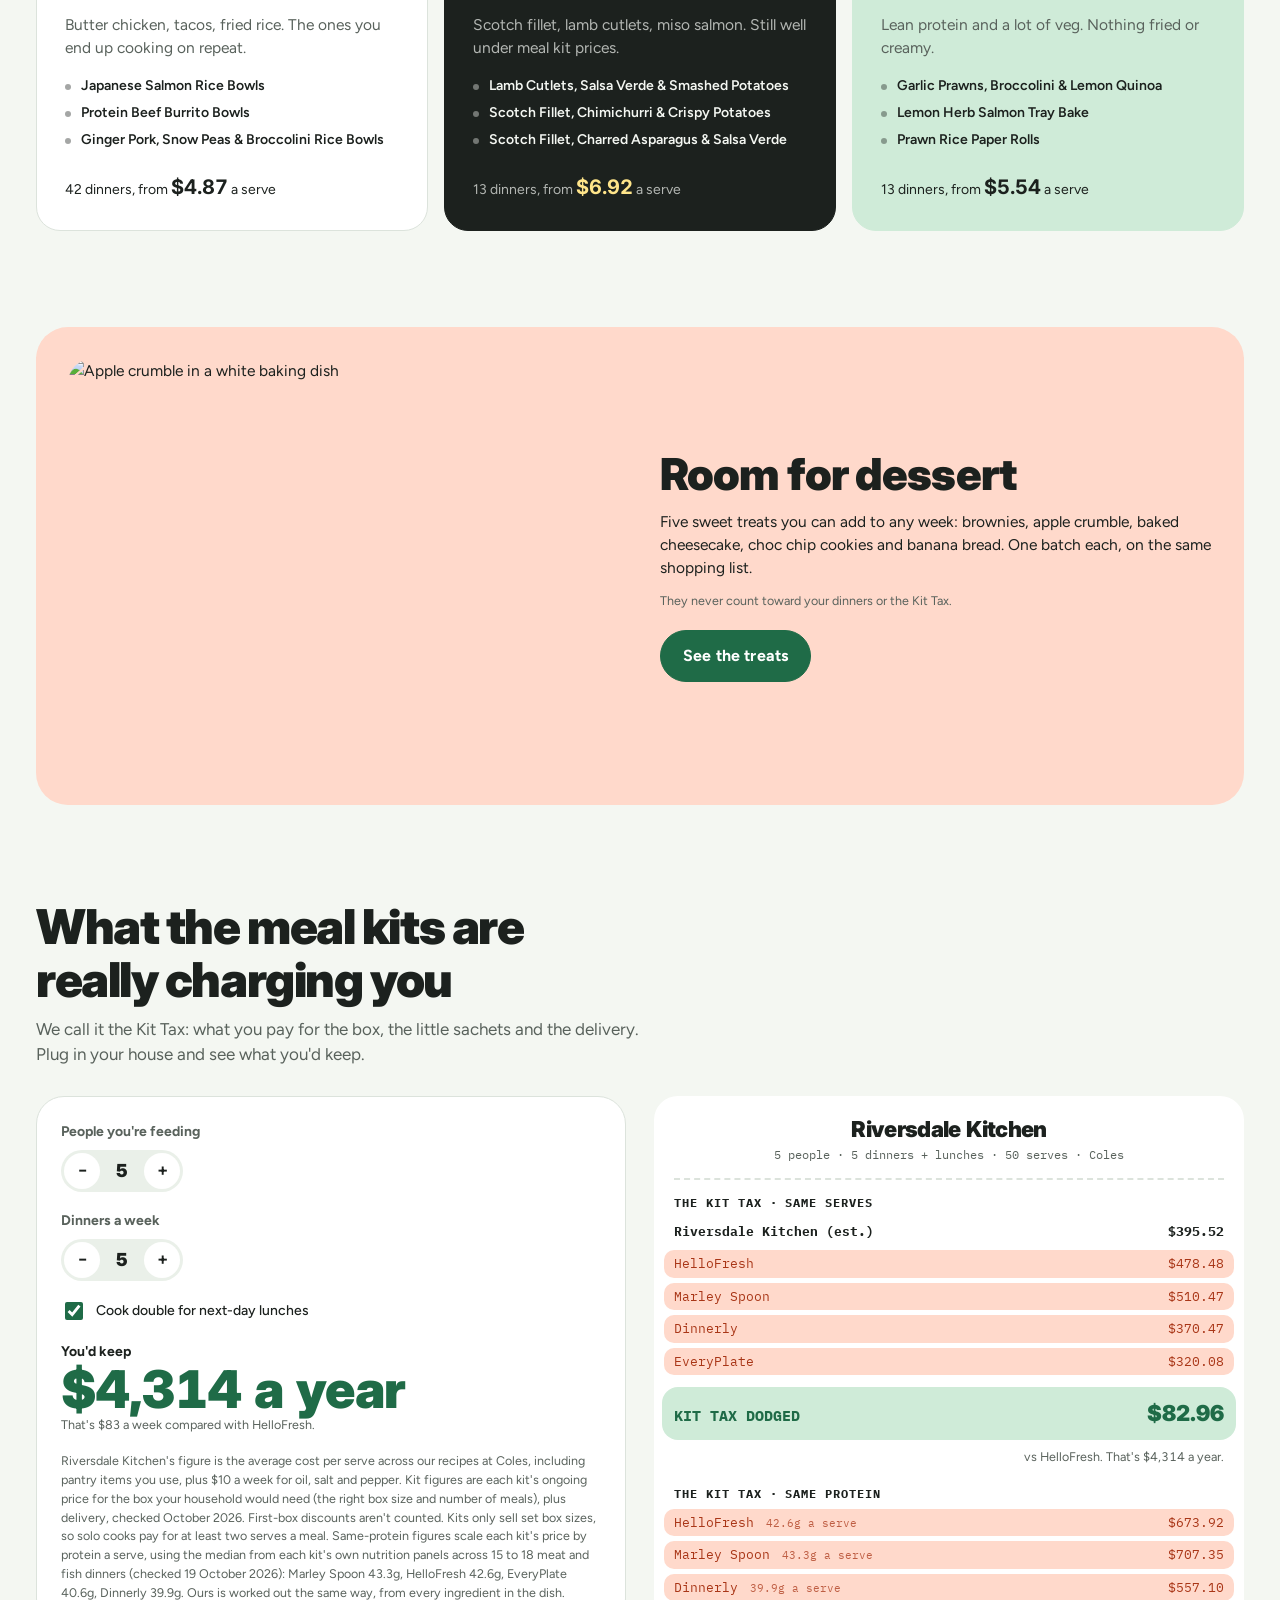
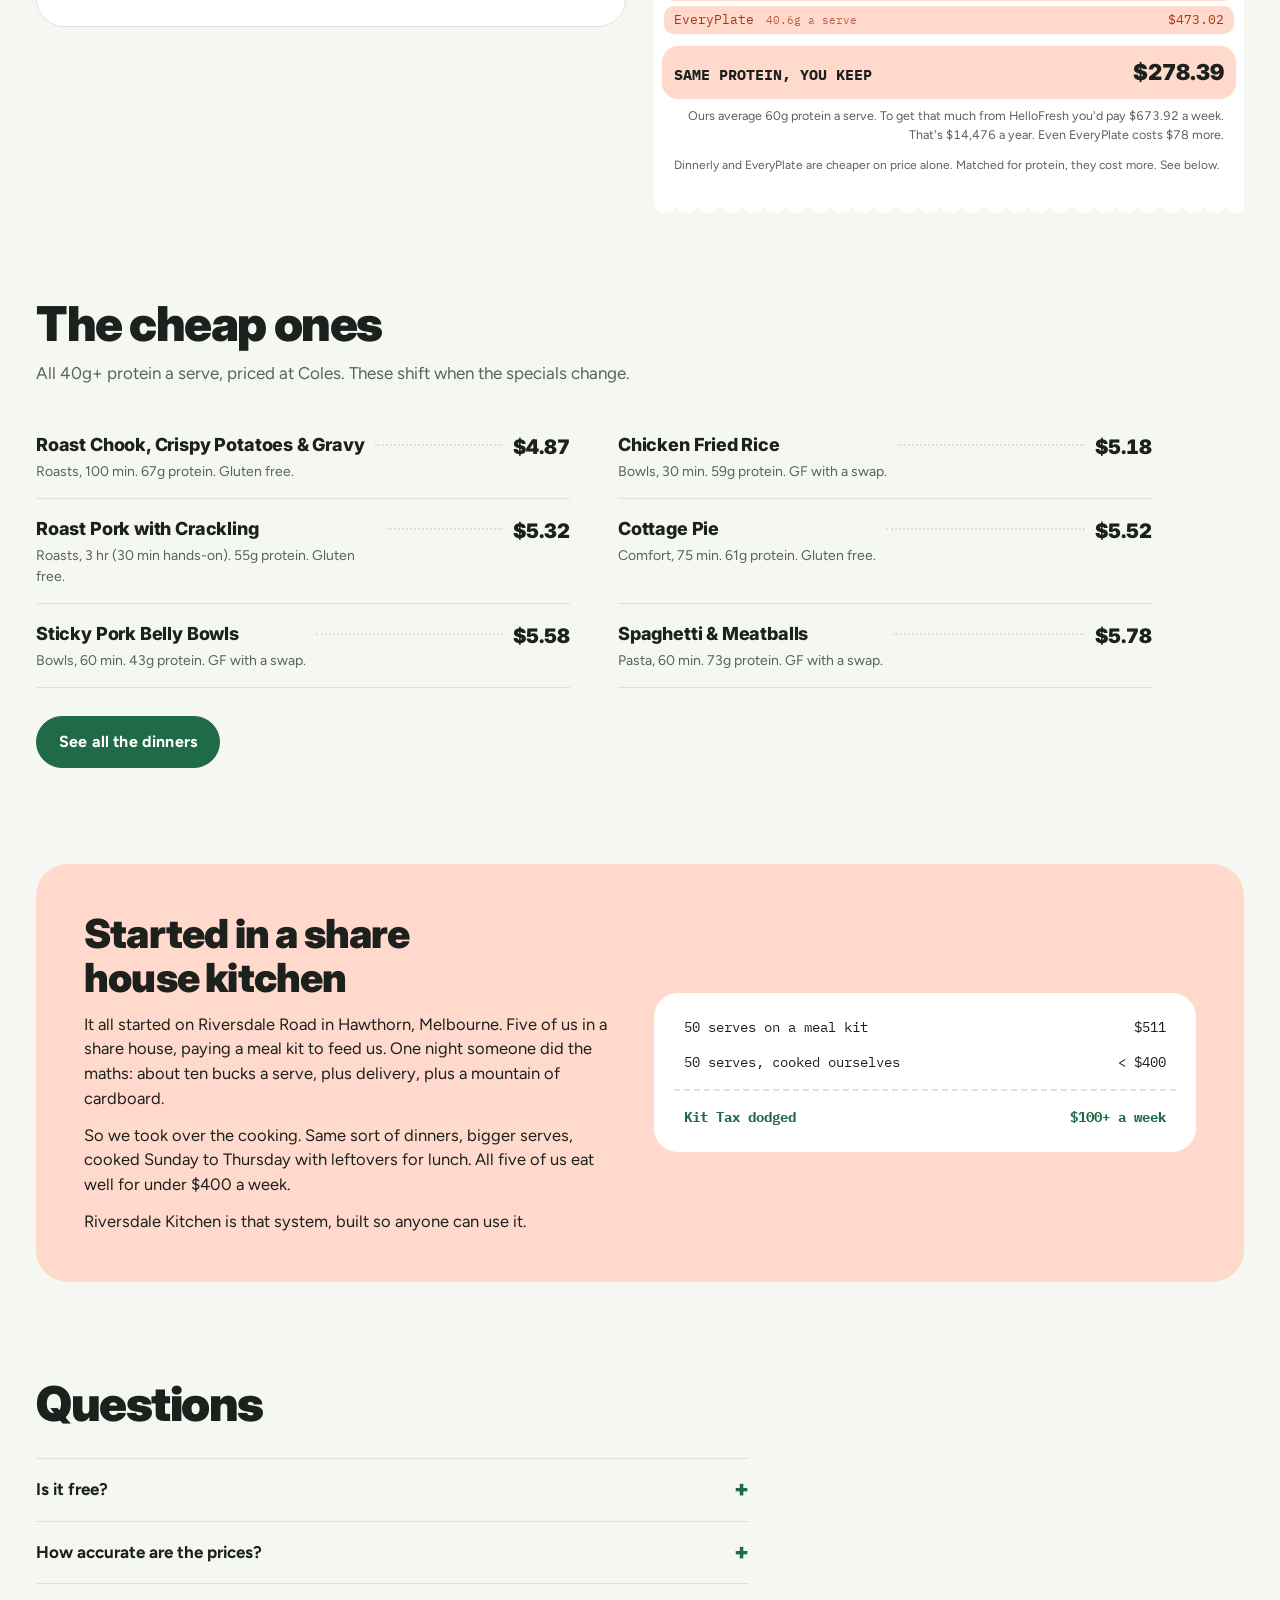
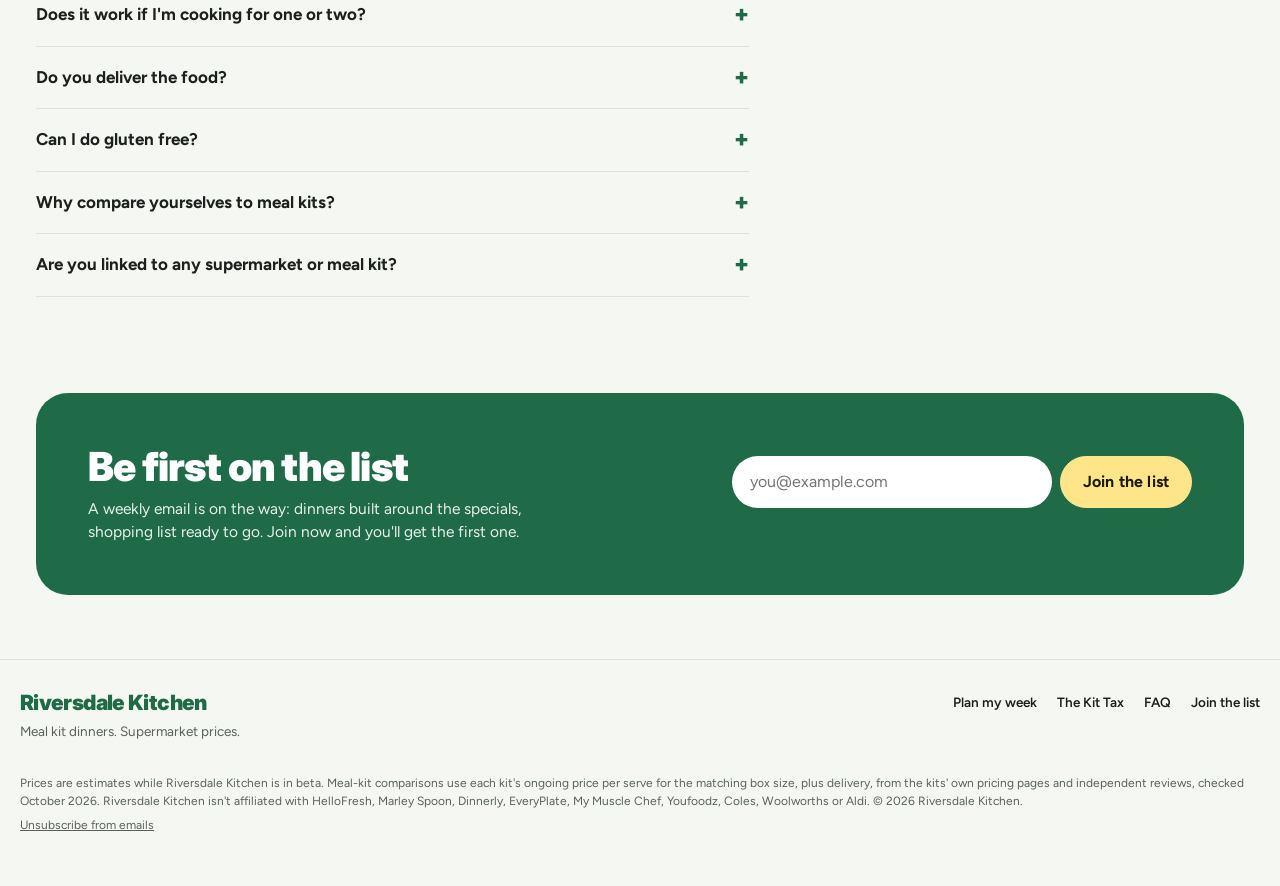
==== commit 493fee1a: "Price check: removed 6 wrong matches" ====
--- a/index.html
+++ b/index.html
@@ -176,7 +176,7 @@
 </div></footer>
 <script src="js/config.js?v=202610200930"></script>
 <script src="js/data.js?v=202610200930"></script>
-<script src="js/prices.js?v=202610280600"></script>
+<script src="js/prices.js?v=202610281142"></script>
 <script src="js/images.js?v=202610200930"></script>
 <script src="js/season.js?v=202610200930"></script>
 <script src="js/recipes.js?v=202610200930"></script>
